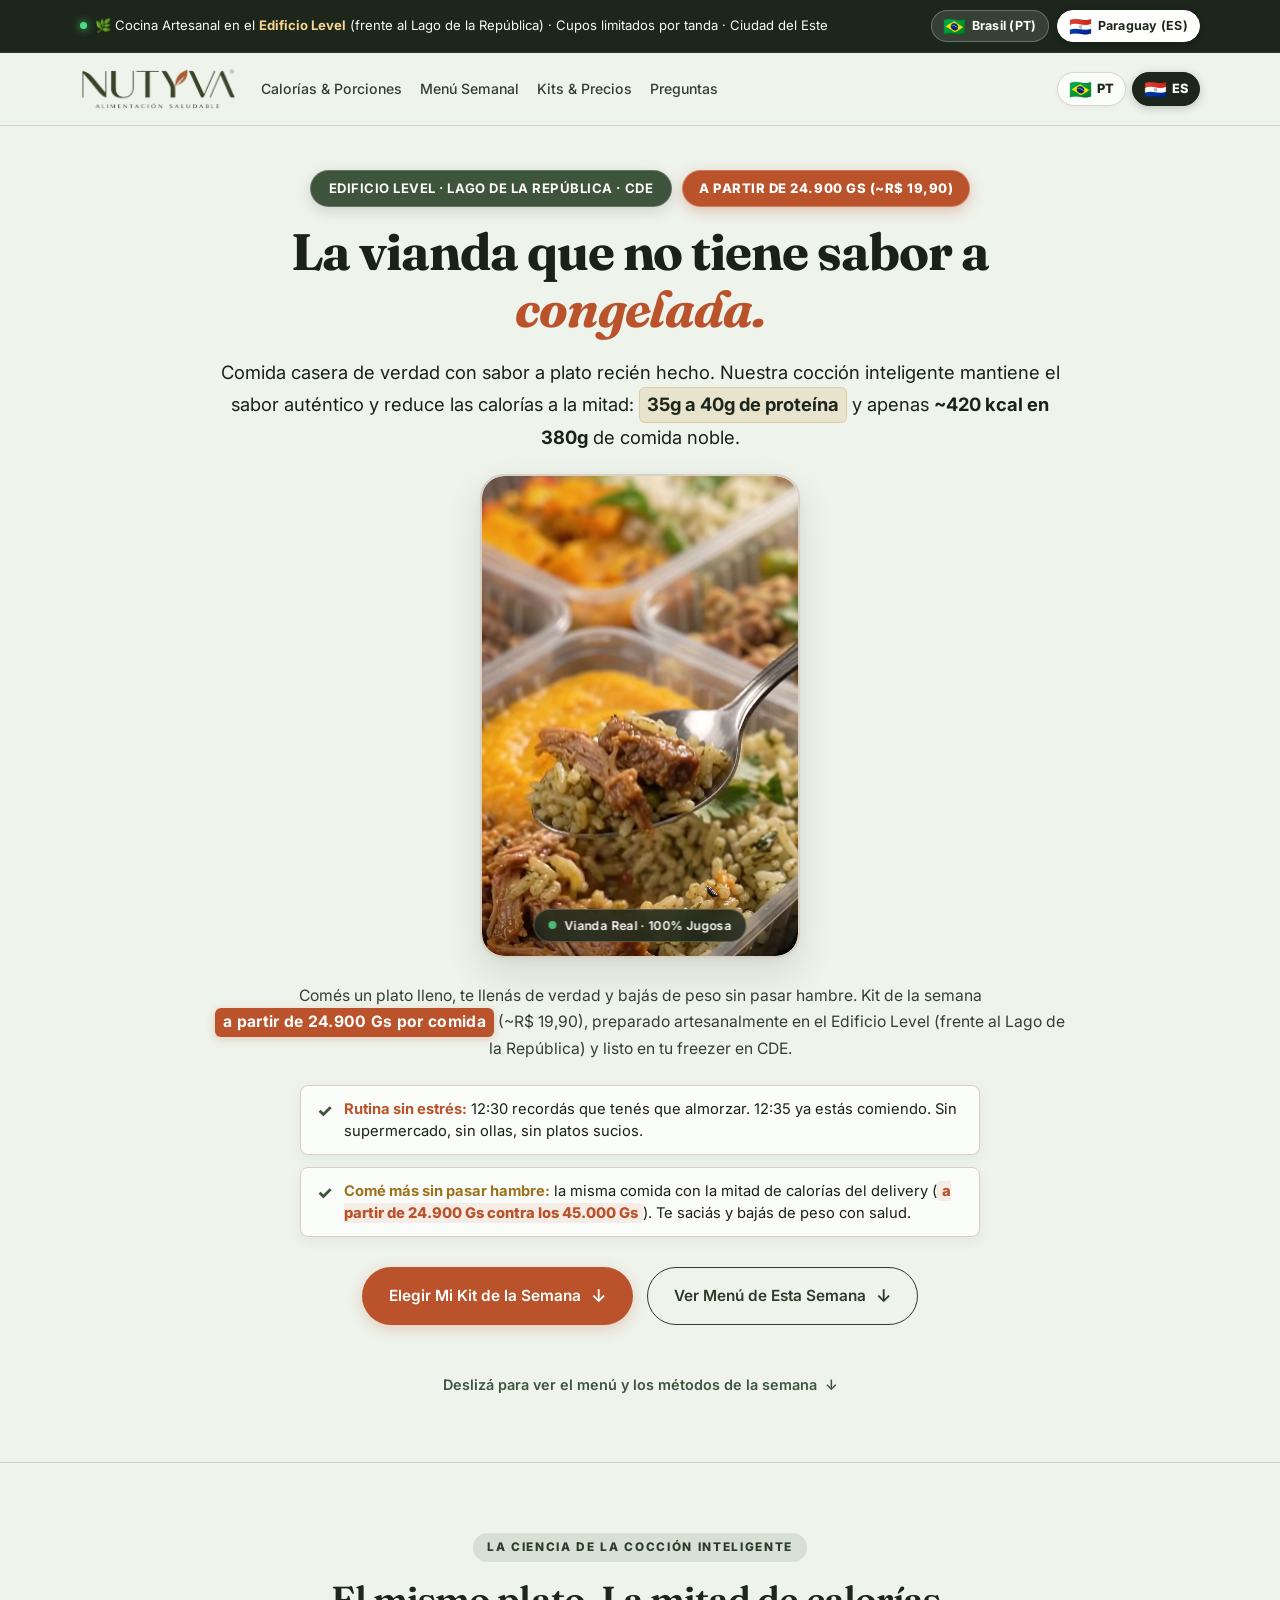
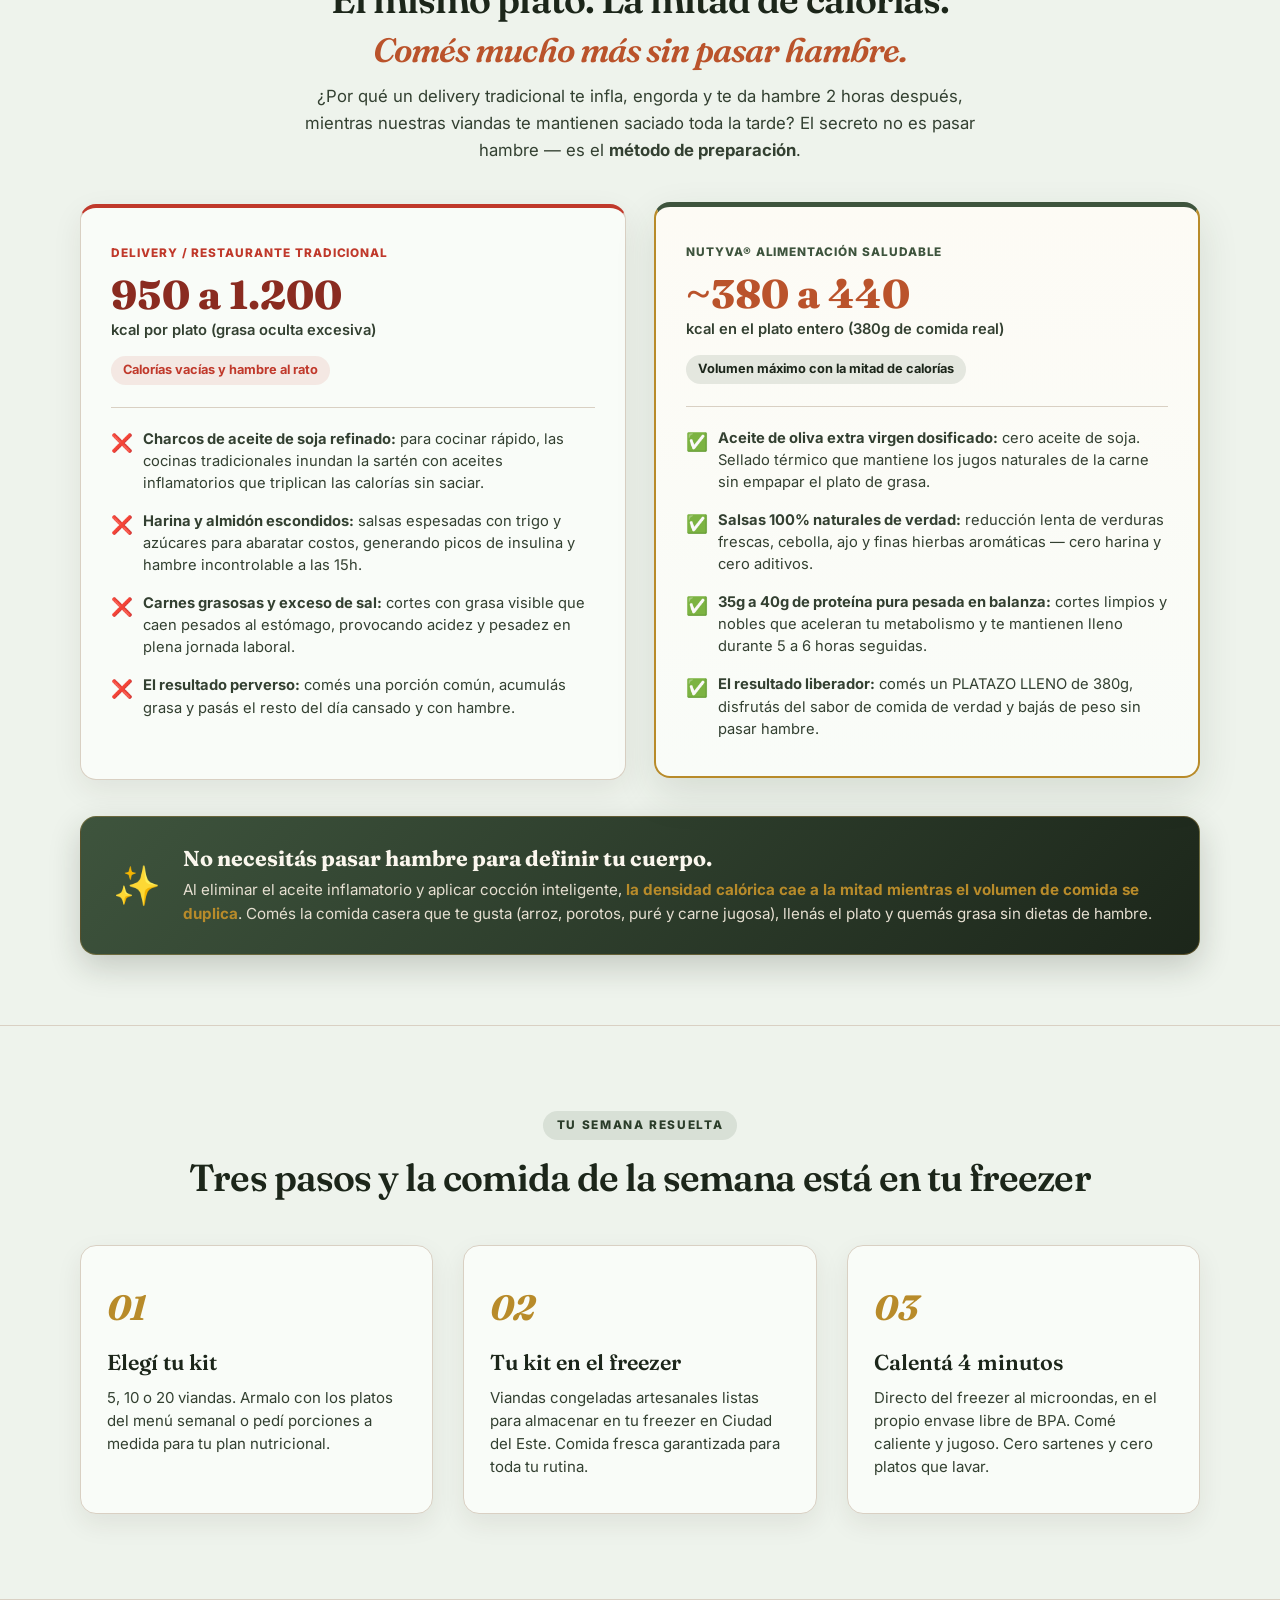
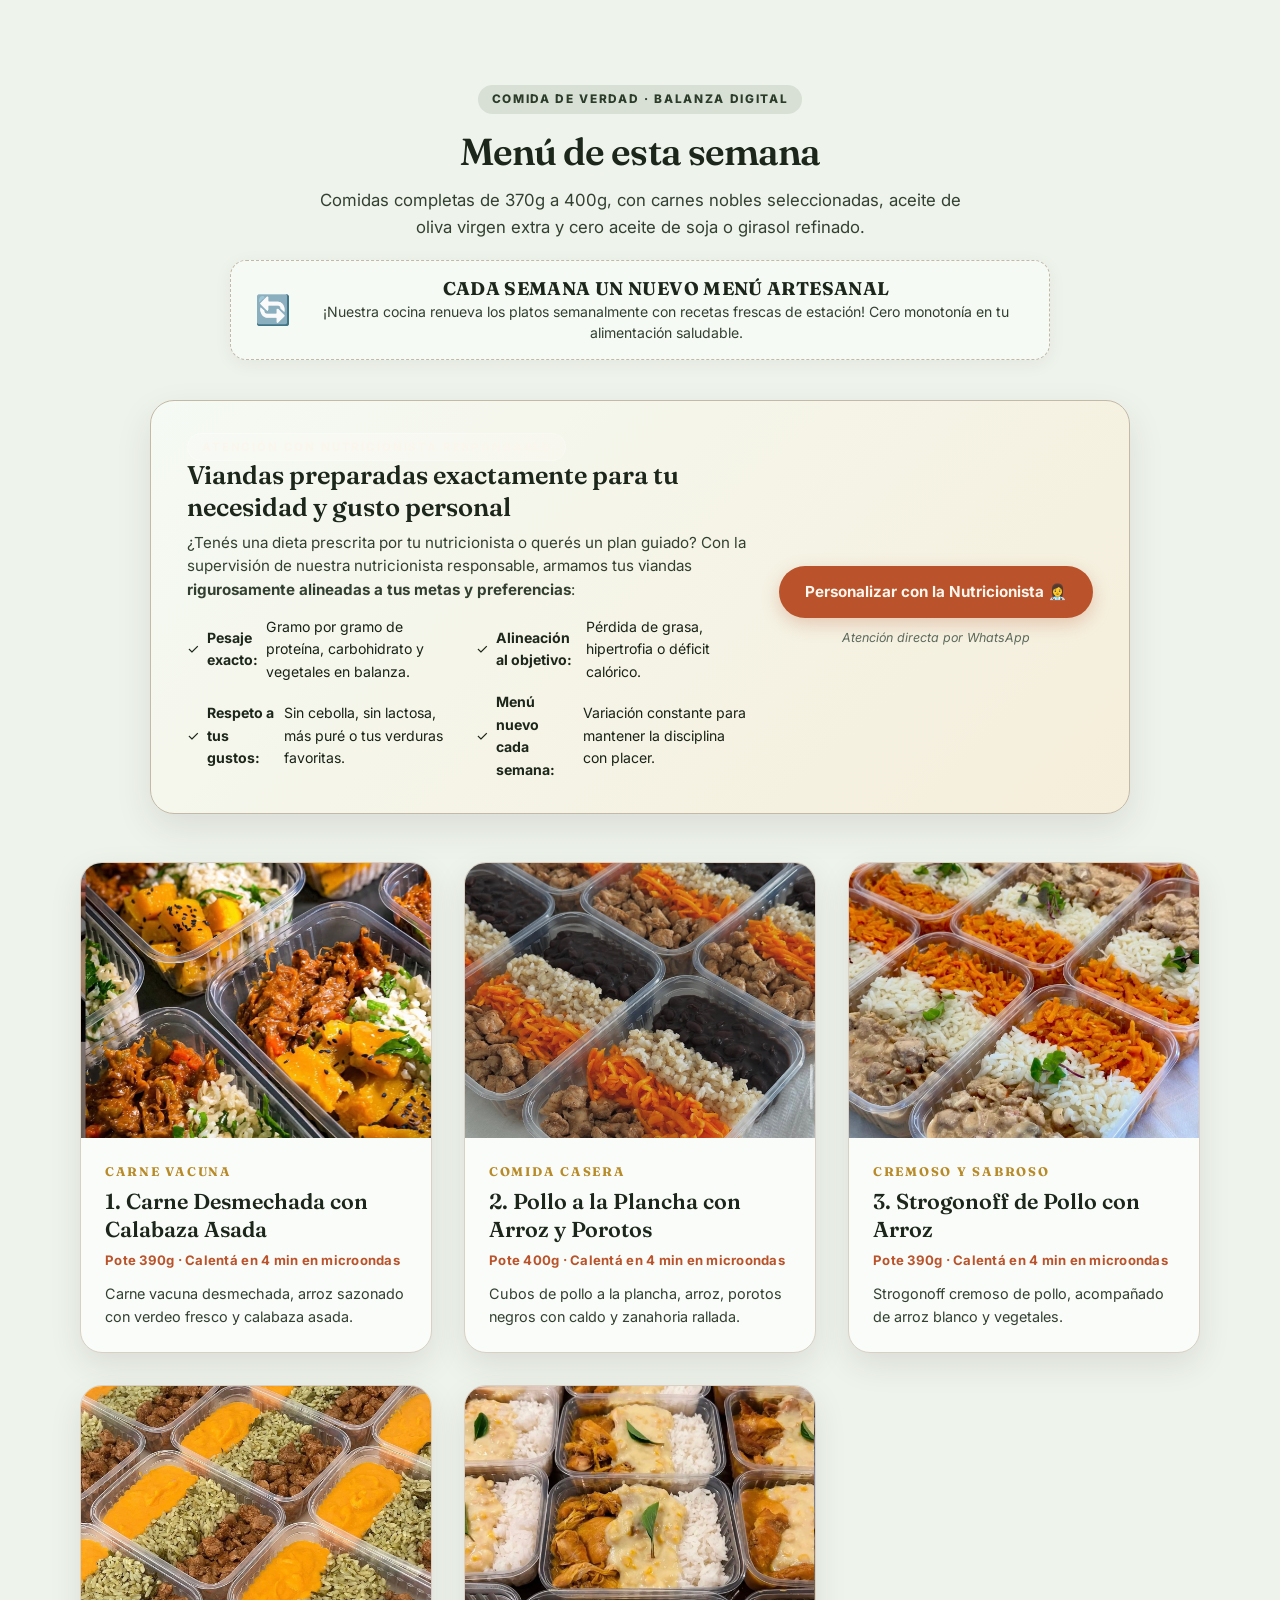
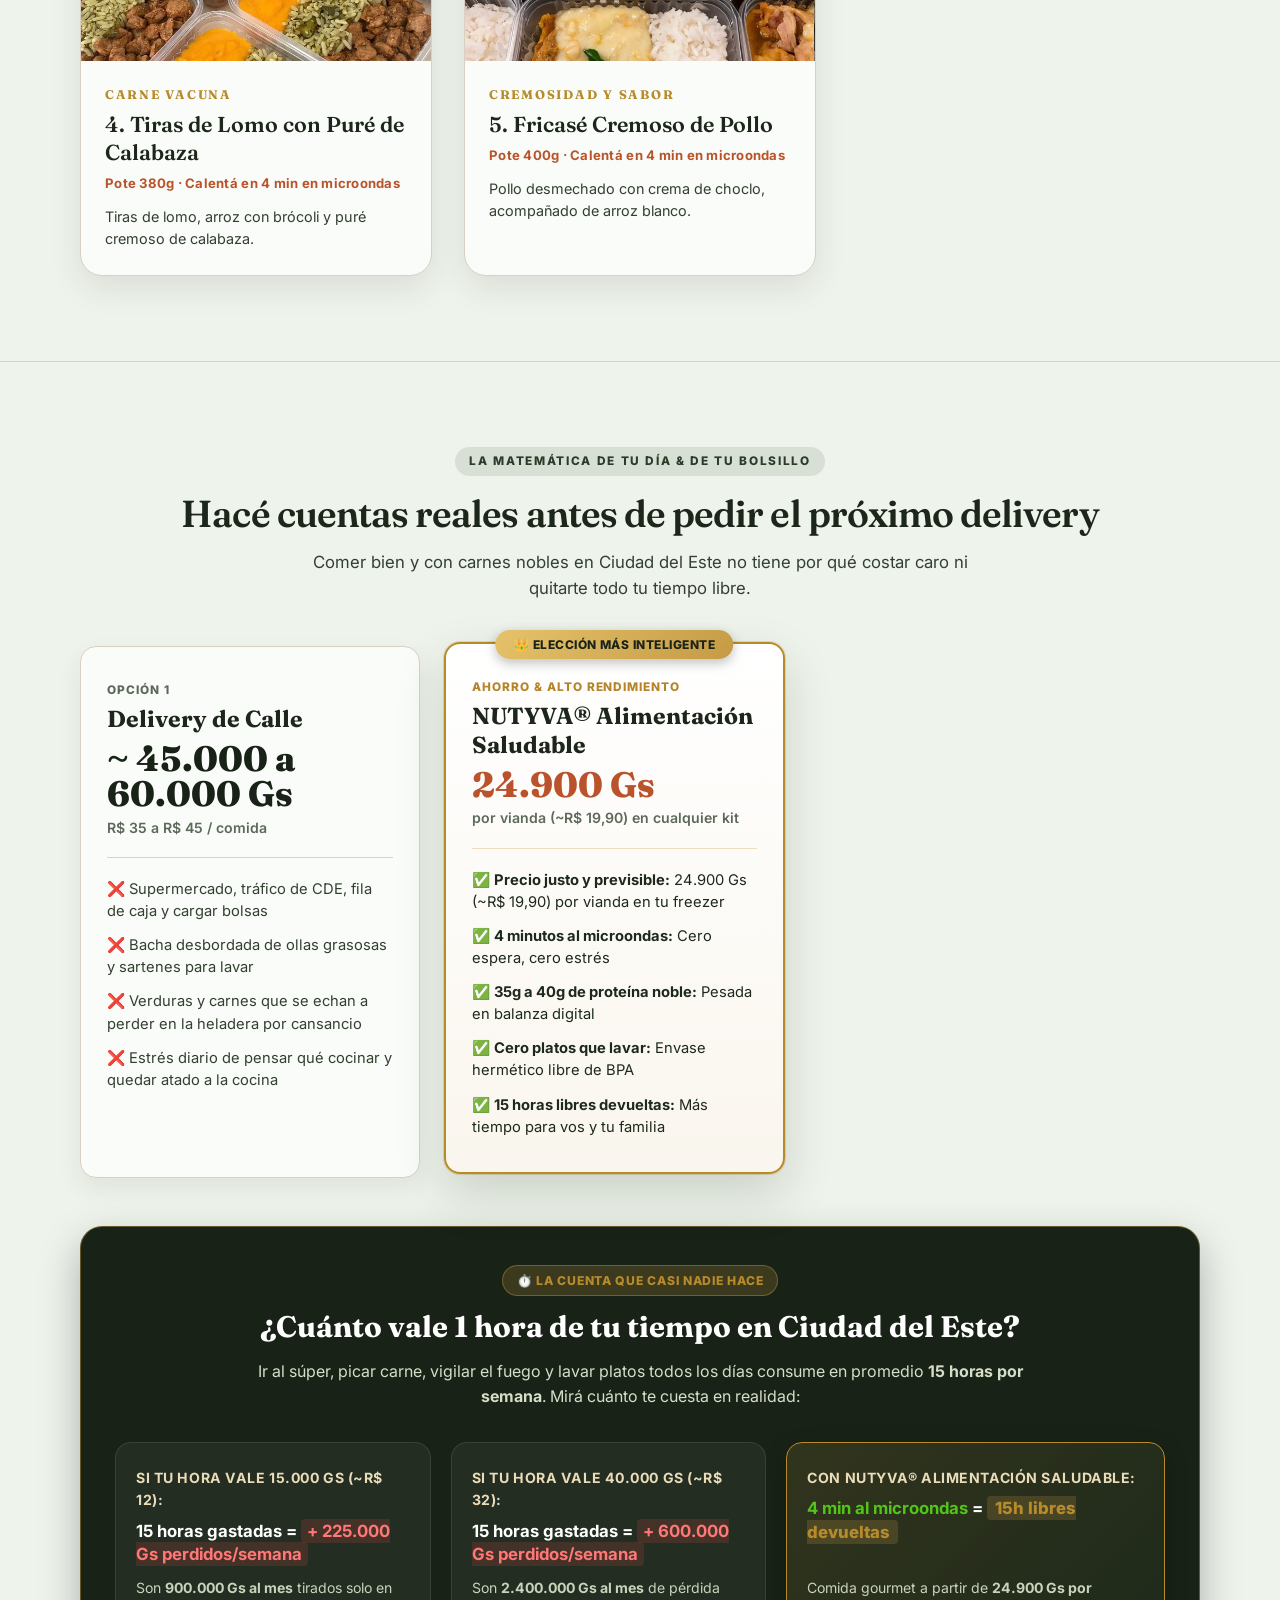
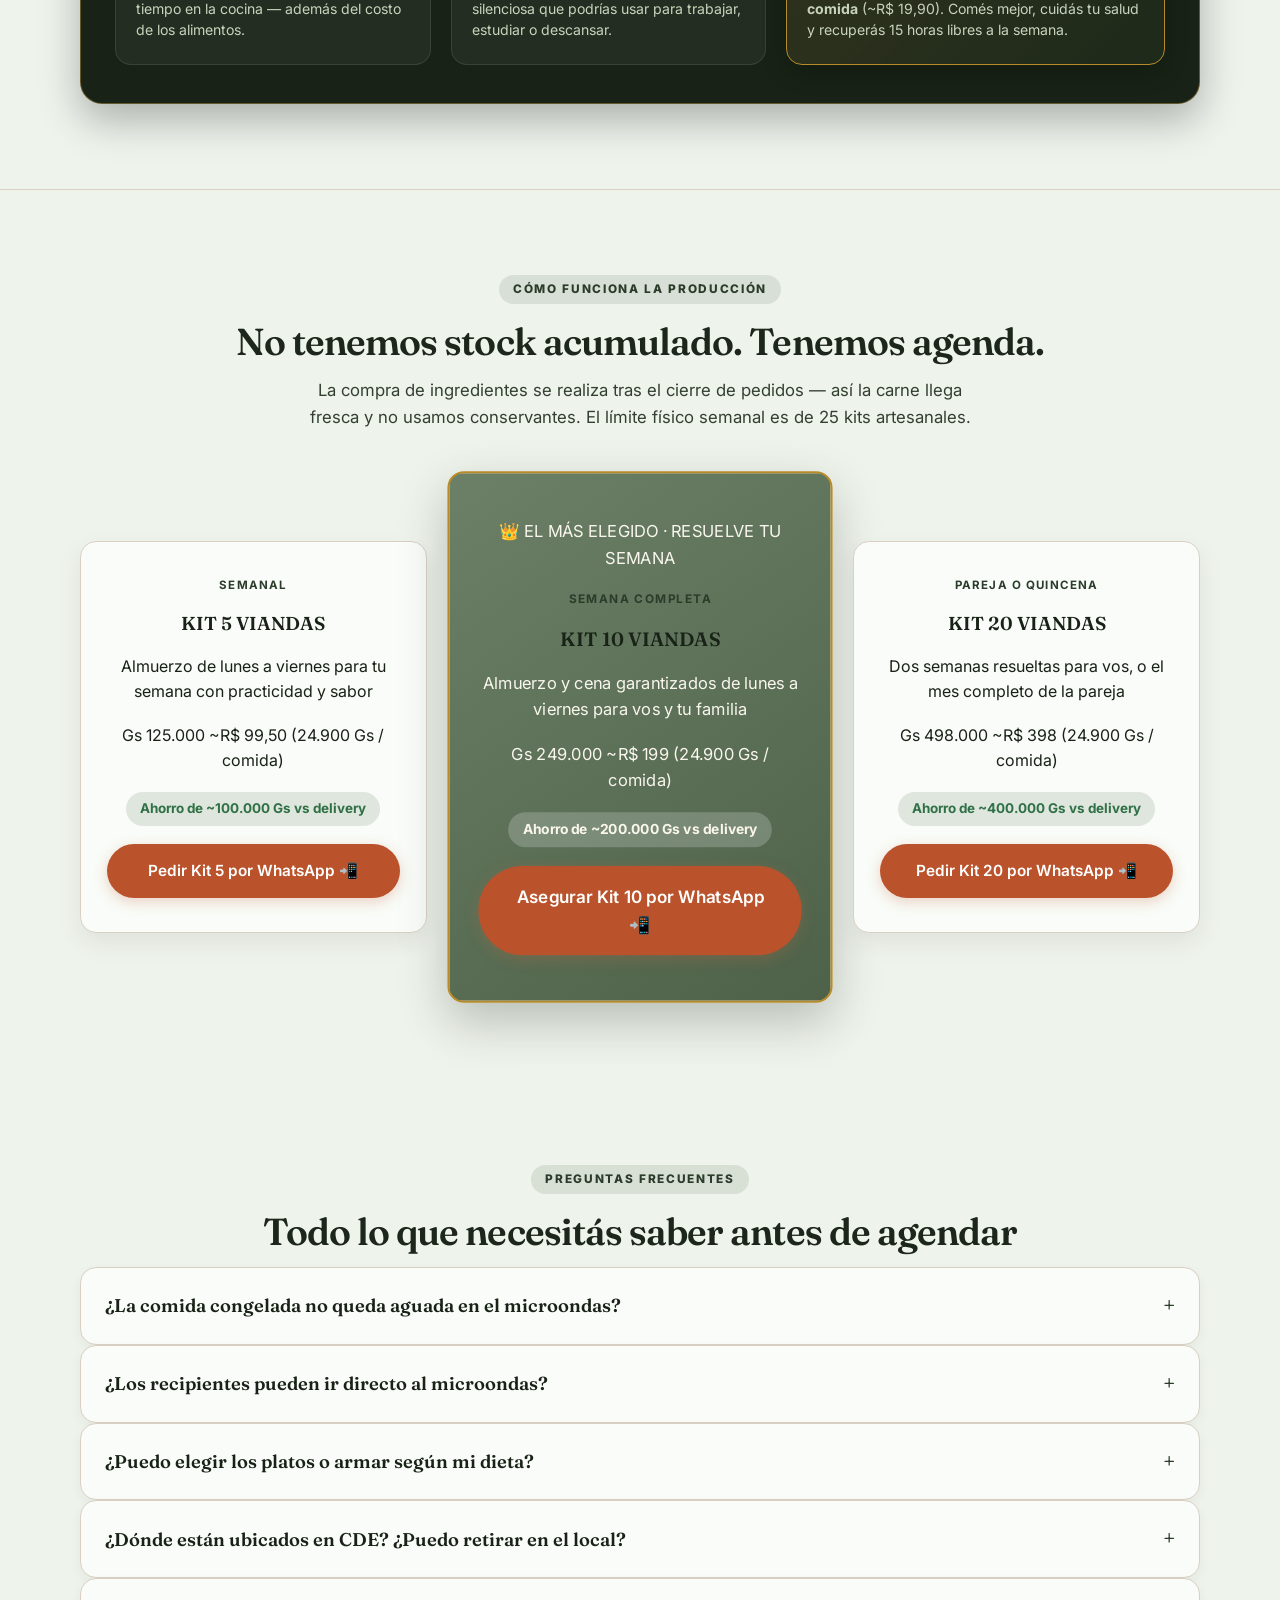
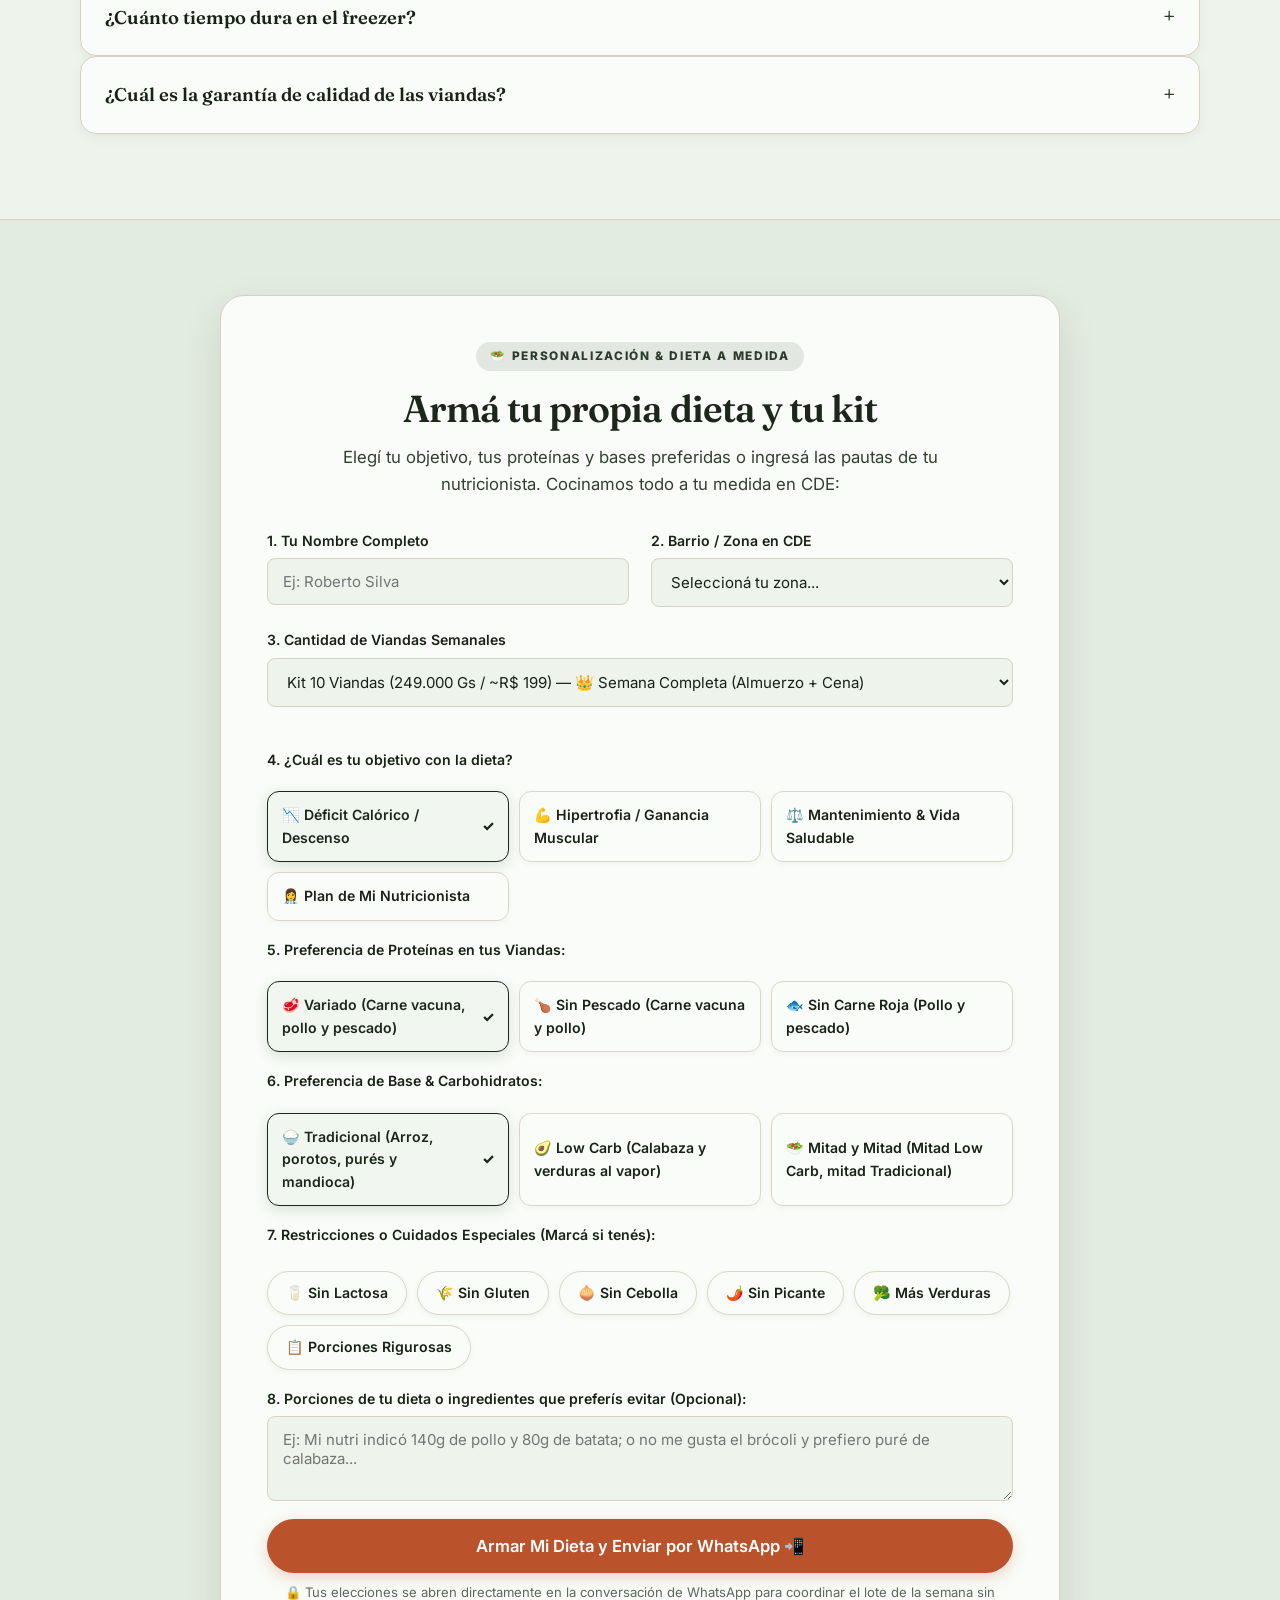
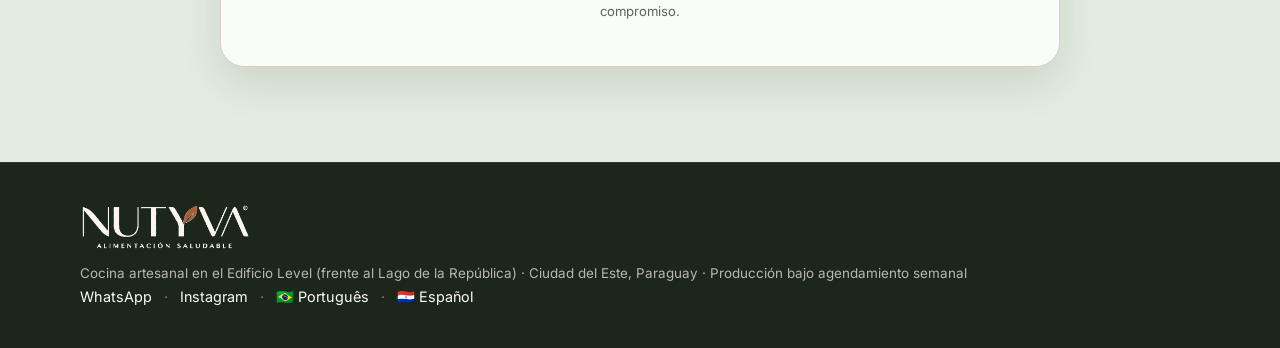
==== es/index.html @ 21ca772c "feat(nutyva): lancamento oficial nutyva fit cde com edificio level e video showcase otimizado" ====
<!DOCTYPE html>
<html lang="es">
<head>
  <meta charset="UTF-8">
  <meta name="viewport" content="width=device-width, initial-scale=1.0">
  <title>Viandas congeladas en Ciudad del Este | NUTYVA® Alimentación Saludable</title>
  <meta name="description" content="Viandas congeladas artesanales en Ciudad del Este. 35g a 40g de proteína noble, carnes seleccionadas y cero agua en el plato. A partir de 24.900 Gs (~R$ 19,90).">
  
  <!-- Favicons Oficiales NUTYVA® -->
  <link rel="icon" type="image/png" href="favicon-96x96.png" sizes="96x96">
  <link rel="shortcut icon" href="favicon.ico">
  <link rel="apple-touch-icon" sizes="180x180" href="apple-touch-icon.png">
  <meta name="apple-mobile-web-app-title" content="Nutyva">
  <link rel="manifest" href="site.webmanifest">
  
  <!-- Tipografía optimizada de alto rendimiento: Fraunces + Inter -->
  <link rel="preconnect" href="https://fonts.googleapis.com">
  <link rel="preconnect" href="https://fonts.gstatic.com" crossorigin>
  <link rel="stylesheet" href="https://fonts.googleapis.com/css2?family=Fraunces:opsz,wght@9..144,600;700&family=Inter:wght@400;500;600;700&display=swap">
  
  <link rel="stylesheet" href="../style.css?v=showcase-video-v1">
</head>
<body>

  <!-- BARRA SUPERIOR DE AVISO CON STATUS DE CUPOS -->
  <header class="top-announcement">
    <div class="container top-flex">
      <div class="top-text">
        <span class="live-dot"></span>
        <span>🌿 Cocina Artesanal en el <strong>Edificio Level</strong> (frente al Lago de la República) · Cupos limitados por tanda · Ciudad del Este</span>
      </div>
      <div class="lang-selector-flags">
        <a href="../index.html" class="flag-pill" title="Português (Brasil)">
          <span class="flag-icon">🇧🇷</span>
          <span class="flag-text">Brasil (PT)</span>
        </a>
        <a href="index.html" class="flag-pill active" title="Español (Paraguay)">
          <span class="flag-icon">🇵🇾</span>
          <span class="flag-text">Paraguay (ES)</span>
        </a>
      </div>
    </div>
  </header>

  <!-- MENÚ FIJO CON NAVEGACIÓN INTERNA & SELECTOR DE IDIOMAS CON BANDERAS -->
  <nav class="fixed-nav" id="main-nav">
    <div class="container nav-flex">
      <a href="#" class="nav-logo" aria-label="NUTYVA® - Alimentación Saludable">
        <img src="../assets/logo_nutyva.png" alt="NUTYVA® - Alimentación Saludable" class="nav-logo-img">
      </a>
      <div class="nav-links">
        <a href="#calorias" class="nav-link">Calorías & Porciones</a>
        <a href="#cardapio" class="nav-link">Menú Semanal</a>
        <a href="#kits" class="nav-link">Kits & Precios</a>
        <a href="#duvidas" class="nav-link">Preguntas</a>
      </div>
      <div class="nav-flag-switcher">
        <a href="../index.html" class="flag-chip" title="Versión en Portugués">
          <span class="chip-flag">🇧🇷</span>
          <span class="chip-code">PT</span>
        </a>
        <a href="index.html" class="flag-chip active" title="Versión en Español">
          <span class="chip-flag">🇵🇾</span>
          <span class="chip-code">ES</span>
        </a>
      </div>
    </div>
  </nav>

  <!-- SECCIÓN 1: HERO -->
  <section class="hero-section">
    <div class="container">
      <div class="hero-grid">
        <div class="hero-content-col">
          <div class="editorial-brand-emblem">
            <span class="emblem-oval-pill">EDIFICIO LEVEL · LAGO DE LA REPÚBLICA · CDE</span>
            <span class="emblem-price-pill">A PARTIR DE 24.900 Gs (~R$ 19,90)</span>
          </div>

          <h1 class="hero-title">
            La vianda que no tiene sabor a <span class="hero-word-accent">congelada.</span>
          </h1>

          <p class="hero-paragraph-lead">
            Comida casera de verdad con sabor a plato recién hecho. Nuestra cocción inteligente mantiene el sabor auténtico y reduce las calorías a la mitad: <strong class="hero-mark-protein">35g a 40g de proteína</strong> y apenas <strong>~420 kcal en 380g</strong> de comida noble.
          </p>

          <!-- VÍDEO REAL DE DEMOSTRACIÓN (SHOWCASE ULTRA LIVIANO) -->
          <div class="hero-video-container">
            <div class="hero-video-card">
              <video 
                class="hero-video-player"
                autoplay 
                muted 
                loop 
                playsinline 
                webkit-playsinline
                preload="metadata"
                poster="../assets/videos/nutyva_showcase_poster.webp">
                <source src="../assets/videos/nutyva_showcase_fast.webm" type="video/webm">
                <source src="../assets/videos/nutyva_showcase_fast.mp4" type="video/mp4">
                Tu navegador no soporta videos HTML5.
              </video>
              <div class="hero-video-pill">
                <span class="pulse-live-dot"></span>
                <span>Vianda Real · 100% Jugosa</span>
              </div>
            </div>
          </div>

          <p class="hero-paragraph-sub">
            Comés un plato lleno, te llenás de verdad y bajás de peso sin pasar hambre. Kit de la semana <strong class="hero-mark-price">a partir de 24.900 Gs por comida</strong> (~R$ 19,90), preparado artesanalmente en el Edificio Level (frente al Lago de la República) y listo en tu freezer en CDE.
          </p>

          <ul class="hero-bullets">
            <li class="hero-bullet-item">
              <span class="bullet-check">✓</span>
              <span><strong class="bullet-tag-terracota">Rutina sin estrés:</strong> 12:30 recordás que tenés que almorzar. 12:35 ya estás comiendo. Sin supermercado, sin ollas, sin platos sucios.</span>
            </li>
            <li class="hero-bullet-item">
              <span class="bullet-check">✓</span>
              <span><strong class="bullet-tag-gold">Comé más sin pasar hambre:</strong> la misma comida con la mitad de calorías del delivery (<strong class="price-compare-highlight">a partir de 24.900 Gs contra los 45.000 Gs</strong>). Te saciás y bajás de peso con salud.</span>
            </li>
          </ul>

          <div class="hero-ctas">
            <a href="#kits" class="btn btn-terracota">
              <span>Elegir Mi Kit de la Semana</span>
              <span class="btn-arrow">↓</span>
            </a>
            <a href="#cardapio" class="btn btn-outline">
              <span>Ver Menú de Esta Semana</span>
              <span class="btn-arrow">↓</span>
            </a>
          </div>
        </div>
      </div>

      <div class="text-center">
        <a href="#cardapio" class="hero-scroll-invite">
          <span>Deslizá para ver el menú y los métodos de la semana</span>
          <span class="bounce-arrow">↓</span>
        </a>
      </div>
    </div>
  </section>


  <!-- SECCIÓN: EL SECRETO DE LAS CALORÍAS (VOLUMEN INTELIGENTE & CERO HAMBRE) -->
  <section class="section calories-science-section" id="calorias">
    <div class="container">
      <div class="section-header text-center">
        <span class="eyebrow">LA CIENCIA DE LA COCCIÓN INTELIGENTE</span>
        <h2 class="section-title">El mismo plato. La mitad de calorías.<br><span class="title-sub-accent">Comés mucho más sin pasar hambre.</span></h2>
        <p class="section-subtitle">
          ¿Por qué un delivery tradicional te infla, engorda y te da hambre 2 horas después, mientras nuestras viandas te mantienen saciado toda la tarde? El secreto no es pasar hambre — es el <strong>método de preparación</strong>.
        </p>
      </div>

      <div class="calorie-compare-grid">
        <!-- CARD 1: DELIVERY / RESTAURANTE COMÚN -->
        <div class="calorie-card calorie-card-bad">
          <div class="calorie-badge badge-bad">DELIVERY / RESTAURANTE TRADICIONAL</div>
          <div class="calorie-num-display bad-num">
            <span class="cal-number">950 a 1.200</span>
            <span class="cal-unit">kcal por plato (grasa oculta excesiva)</span>
          </div>
          <div class="cal-summary-pill bad-pill">Calorías vacías y hambre al rato</div>
          <ul class="cal-list">
            <li>
              <span class="cal-ico">❌</span>
              <div><strong>Charcos de aceite de soja refinado:</strong> para cocinar rápido, las cocinas tradicionales inundan la sartén con aceites inflamatorios que triplican las calorías sin saciar.</div>
            </li>
            <li>
              <span class="cal-ico">❌</span>
              <div><strong>Harina y almidón escondidos:</strong> salsas espesadas con trigo y azúcares para abaratar costos, generando picos de insulina y hambre incontrolable a las 15h.</div>
            </li>
            <li>
              <span class="cal-ico">❌</span>
              <div><strong>Carnes grasosas y exceso de sal:</strong> cortes con grasa visible que caen pesados al estómago, provocando acidez y pesadez en plena jornada laboral.</div>
            </li>
            <li>
              <span class="cal-ico">❌</span>
              <div><strong>El resultado perverso:</strong> comés una porción común, acumulás grasa y pasás el resto del día cansado y con hambre.</div>
            </li>
          </ul>
        </div>

        <!-- CARD 2: NUTYVA® ALIMENTACIÓN SALUDABLE -->
        <div class="calorie-card calorie-card-good">
          <div class="calorie-badge badge-good">NUTYVA® ALIMENTACIÓN SALUDABLE</div>
          <div class="calorie-num-display good-num">
            <span class="cal-number">~380 a 440</span>
            <span class="cal-unit">kcal en el plato entero (380g de comida real)</span>
          </div>
          <div class="cal-summary-pill good-pill">Volumen máximo con la mitad de calorías</div>
          <ul class="cal-list">
            <li>
              <span class="cal-ico">✅</span>
              <div><strong>Aceite de oliva extra virgen dosificado:</strong> cero aceite de soja. Sellado térmico que mantiene los jugos naturales de la carne sin empapar el plato de grasa.</div>
            </li>
            <li>
              <span class="cal-ico">✅</span>
              <div><strong>Salsas 100% naturales de verdad:</strong> reducción lenta de verduras frescas, cebolla, ajo y finas hierbas aromáticas — cero harina y cero aditivos.</div>
            </li>
            <li>
              <span class="cal-ico">✅</span>
              <div><strong>35g a 40g de proteína pura pesada en balanza:</strong> cortes limpios y nobles que aceleran tu metabolismo y te mantienen lleno durante 5 a 6 horas seguidas.</div>
            </li>
            <li>
              <span class="cal-ico">✅</span>
              <div><strong>El resultado liberador:</strong> comés un PLATAZO LLENO de 380g, disfrutás del sabor de comida de verdad y bajás de peso sin pasar hambre.</div>
            </li>
          </ul>
        </div>
      </div>

      <!-- BANNER DE LA GRAN PROMESA -->
      <div class="calorie-promise-banner">
        <div class="promise-icon">✨</div>
        <div class="promise-content">
          <h3 class="promise-title">No necesitás pasar hambre para definir tu cuerpo.</h3>
          <p class="promise-text">
            Al eliminar el aceite inflamatorio y aplicar cocción inteligente, <strong>la densidad calórica cae a la mitad mientras el volumen de comida se duplica</strong>. Comés la comida casera que te gusta (arroz, porotos, puré y carne jugosa), llenás el plato y quemás grasa sin dietas de hambre.
          </p>
        </div>
      </div>
    </div>
  </section>

  <!-- SECCIÓN 3: CÓMO FUNCIONA -->
  <section class="section steps-section" id="como-funciona">
    <div class="container">
      <div class="section-header text-center">
        <span class="eyebrow">TU SEMANA RESUELTA</span>
        <h2 class="section-title">Tres pasos y la comida de la semana está en tu freezer</h2>
      </div>

      <div class="timeline-steps-grid">
        <div class="step-card">
          <div class="step-num-bubble">01</div>
          <h3 class="step-heading">Elegí tu kit</h3>
          <p class="step-text">
            5, 10 o 20 viandas. Armalo con los platos del menú semanal o pedí porciones a medida para tu plan nutricional.
          </p>
        </div>

        <div class="step-card">
          <div class="step-num-bubble">02</div>
          <h3 class="step-heading">Tu kit en el freezer</h3>
          <p class="step-text">
            Viandas congeladas artesanales listas para almacenar en tu freezer en Ciudad del Este. Comida fresca garantizada para toda tu rutina.
          </p>
        </div>

        <div class="step-card">
          <div class="step-num-bubble">03</div>
          <h3 class="step-heading">Calentá 4 minutos</h3>
          <p class="step-text">
            Directo del freezer al microondas, en el propio envase libre de BPA. Comé caliente y jugoso. Cero sartenes y cero platos que lavar.
          </p>
        </div>
      </div>
    </div>
  </section>

  <!-- SECCIÓN 4: MENÚ SEMANAL -->
  <section class="section menu-section" id="cardapio">
    <div class="container">
      <div class="section-header text-center">
        <span class="eyebrow">COMIDA DE VERDAD · BALANZA DIGITAL</span>
        <h2 class="section-title">Menú de esta semana</h2>
        <p class="section-subtitle">
          Comidas completas de 370g a 400g, con carnes nobles seleccionadas, aceite de oliva virgen extra y cero aceite de soja o girasol refinado.
        </p>
      </div>

      <div class="menu-rotative-banner">
        <div class="menu-rotative-icon">🔄</div>
        <div class="menu-rotative-text">
          <h4>CADA SEMANA UN NUEVO MENÚ ARTESANAL</h4>
          <p>
            ¡Nuestra cocina renueva los platos semanalmente con recetas frescas de estación! Cero monotonía en tu alimentación saludable.
          </p>
        </div>
      </div>

      <!-- CARD DE LA NUTRICIONISTA -->
      <div class="nutri-personalization-card" id="sob-medida">
        <div class="nutri-card-body">
          <span class="spotlight-pill">ATENCIÓN CON NUTRICIONISTA RESPONSABLE</span>
          <h3>Viandas preparadas exactamente para tu necesidad y gusto personal</h3>
          <p>
            ¿Tenés una dieta prescrita por tu nutricionista o querés un plan guiado? Con la supervisión de nuestra nutricionista responsable, armamos tus viandas <strong>rigurosamente alineadas a tus metas y preferencias</strong>:
          </p>
          <ul class="nutri-benefits-list">
            <li><span>✓</span> <strong>Pesaje exacto:</strong> Gramo por gramo de proteína, carbohidrato y vegetales en balanza.</li>
            <li><span>✓</span> <strong>Alineación al objetivo:</strong> Pérdida de grasa, hipertrofia o déficit calórico.</li>
            <li><span>✓</span> <strong>Respeto a tus gustos:</strong> Sin cebolla, sin lactosa, más puré o tus verduras favoritas.</li>
            <li><span>✓</span> <strong>Menú nuevo cada semana:</strong> Variación constante para mantener la disciplina con placer.</li>
          </ul>
        </div>
        <div class="nutri-card-action">
          <a href="https://wa.me/5551981338580?text=Hola!%20Me%20gustaria%20armar%20mis%20viandas%20personalizadas%20con%20la%20Nutricionista%20Responsable%2C%20de%20acuerdo%20con%20mi%20necesidad%20y%20gusto%20personal." target="_blank" rel="noopener" class="btn-nutri-cta">
            <span>Personalizar con la Nutricionista 👩‍⚕️</span>
          </a>
          <span class="nutri-action-note">Atención directa por WhatsApp</span>
        </div>
      </div>

      <!-- PLATOS REALES -->
      <div class="gourmet-dishes-grid">
        <article class="dish-item-card">
          <div class="dish-media">
            <img src="../assets/criativos/IMG_4723.PNG" alt="Vianda real de Carne Desmechada con Calabaza Asada" class="dish-img" loading="lazy">
          </div>
          <div class="dish-info">
            <span class="dish-kicker">CARNE VACUNA</span>
            <h3 class="dish-title">1. Carne Desmechada con Calabaza Asada</h3>
            <div class="dish-meta">Pote 390g · Calentá en 4 min en microondas</div>
            <p class="dish-desc">
              Carne vacuna desmechada, arroz sazonado con verdeo fresco y calabaza asada.
            </p>
          </div>
        </article>

        <article class="dish-item-card">
          <div class="dish-media">
            <img src="../assets/criativos/IMG_4728.PNG" alt="Vianda real de Pollo a la Plancha con Arroz y Porotos" class="dish-img" loading="lazy">
          </div>
          <div class="dish-info">
            <span class="dish-kicker">COMIDA CASERA</span>
            <h3 class="dish-title">2. Pollo a la Plancha con Arroz y Porotos</h3>
            <div class="dish-meta">Pote 400g · Calentá en 4 min en microondas</div>
            <p class="dish-desc">
              Cubos de pollo a la plancha, arroz, porotos negros con caldo y zanahoria rallada.
            </p>
          </div>
        </article>

        <article class="dish-item-card">
          <div class="dish-media">
            <img src="../assets/criativos/IMG_4729.PNG" alt="Vianda real de Strogonoff de Pollo con Arroz" class="dish-img" loading="lazy">
          </div>
          <div class="dish-info">
            <span class="dish-kicker">CREMOSO Y SABROSO</span>
            <h3 class="dish-title">3. Strogonoff de Pollo con Arroz</h3>
            <div class="dish-meta">Pote 390g · Calentá en 4 min en microondas</div>
            <p class="dish-desc">
              Strogonoff cremoso de pollo, acompañado de arroz blanco y vegetales.
            </p>
          </div>
        </article>

        <article class="dish-item-card">
          <div class="dish-media">
            <img src="../assets/criativos/IMG_4726.PNG" alt="Vianda real de Tiras de Lomo con Puré de Calabaza" class="dish-img" loading="lazy">
          </div>
          <div class="dish-info">
            <span class="dish-kicker">CARNE VACUNA</span>
            <h3 class="dish-title">4. Tiras de Lomo con Puré de Calabaza</h3>
            <div class="dish-meta">Pote 380g · Calentá en 4 min en microondas</div>
            <p class="dish-desc">
              Tiras de lomo, arroz con brócoli y puré cremoso de calabaza.
            </p>
          </div>
        </article>

        <article class="dish-item-card">
          <div class="dish-media">
            <img src="../assets/criativos/IMG_4724.PNG" alt="Vianda real de Fricasé Cremoso de Pollo" class="dish-img" loading="lazy">
          </div>
          <div class="dish-info">
            <span class="dish-kicker">CREMOSIDAD Y SABOR</span>
            <h3 class="dish-title">5. Fricasé Cremoso de Pollo</h3>
            <div class="dish-meta">Pote 400g · Calentá en 4 min en microondas</div>
            <p class="dish-desc">
              Pollo desmechado con crema de choclo, acompañado de arroz blanco.
            </p>
          </div>
        </article>
      </div>
    </div>
  </section>



  <!-- SECCIÓN 7: COMPARATIVO -->
  <section class="section economics-section">
    <div class="container">
      <div class="section-header text-center">
        <span class="eyebrow">LA MATEMÁTICA DE TU DÍA & DE TU BOLSILLO</span>
        <h2 class="section-title">Hacé cuentas reales antes de pedir el próximo delivery</h2>
        <p class="section-subtitle">
          Comer bien y con carnes nobles en Ciudad del Este no tiene por qué costar caro ni quitarte todo tu tiempo libre.
        </p>
      </div>

      <div class="comparison-triad">
        <!-- OPCIÓN 1: DELIVERY -->
        <div class="triad-col triad-bad">
          <div class="triad-header">
            <span class="triad-tag">OPCIÓN 1</span>
            <h3 class="triad-title">Delivery de Calle</h3>
            <div class="triad-price">~ 45.000 a 60.000 Gs</div>
            <span class="triad-pyg">R$ 35 a R$ 45 / comida</span>
          </div>
          <ul class="triad-list">
            <li>❌ Supermercado, tráfico de CDE, fila de caja y cargar bolsas</li>
            <li>❌ Bacha desbordada de ollas grasosas y sartenes para lavar</li>
            <li>❌ Verduras y carnes que se echan a perder en la heladera por cansancio</li>
            <li>❌ Estrés diario de pensar qué cocinar y quedar atado a la cocina</li>
          </ul>
        </div>

        <!-- OPCIÓN 3: NUTYVA® ALIMENTACIÓN SALUDABLE -->
        <div class="triad-col triad-winner">
          <div class="winner-crown-badge">👑 ELECCIÓN MÁS INTELIGENTE</div>
          <div class="triad-header">
            <span class="triad-tag gold">AHORRO & ALTO RENDIMIENTO</span>
            <h3 class="triad-title">NUTYVA® Alimentación Saludable</h3>
            <div class="triad-price highlight-price">24.900 Gs</div>
            <span class="triad-pyg">por vianda (~R$ 19,90) en cualquier kit</span>
          </div>
          <ul class="triad-list">
            <li>✅ <strong>Precio justo y previsible:</strong> 24.900 Gs (~R$ 19,90) por vianda en tu freezer</li>
            <li>✅ <strong>4 minutos al microondas:</strong> Cero espera, cero estrés</li>
            <li>✅ <strong>35g a 40g de proteína noble:</strong> Pesada en balanza digital</li>
            <li>✅ <strong>Cero platos que lavar:</strong> Envase hermético libre de BPA</li>
            <li>✅ <strong>15 horas libres devueltas:</strong> Más tiempo para vos y tu familia</li>
          </ul>
        </div>
      </div>

      <!-- PANEL DE IMPACTO: ¿CUÁNTO VALE 1 HORA DE TU TIEMPO? -->
      <div class="hourly-value-calculator-card">
        <div class="hourly-card-header">
          <span class="calc-tag">⏱️ LA CUENTA QUE CASI NADIE HACE</span>
          <h3 class="calc-title">¿Cuánto vale 1 hora de tu tiempo en Ciudad del Este?</h3>
          <p class="calc-subtitle">
            Ir al súper, picar carne, vigilar el fuego y lavar platos todos los días consume en promedio <strong>15 horas por semana</strong>. Mirá cuánto te cuesta en realidad:
          </p>
        </div>

        <div class="hourly-grid">
          <div class="hourly-col">
            <div class="hourly-val-title">Si tu hora vale 15.000 Gs (~R$ 12):</div>
            <div class="hourly-math">15 horas gastadas = <span class="math-bad">+ 225.000 Gs perdidos/semana</span></div>
            <p class="hourly-desc">Son <strong>900.000 Gs al mes</strong> tirados solo en tiempo en la cocina — además del costo de los alimentos.</p>
          </div>

          <div class="hourly-col">
            <div class="hourly-val-title">Si tu hora vale 40.000 Gs (~R$ 32):</div>
            <div class="hourly-math">15 horas gastadas = <span class="math-bad">+ 600.000 Gs perdidos/semana</span></div>
            <p class="hourly-desc">Son <strong>2.400.000 Gs al mes</strong> de pérdida silenciosa que podrías usar para trabajar, estudiar o descansar.</p>
          </div>

          <div class="hourly-col hourly-col-solution">
            <div class="hourly-val-title">Con NUTYVA® Alimentación Saludable:</div>
            <div class="hourly-math"><span class="math-good">4 min al microondas</span> = <span class="math-time-saved">15h libres devueltas</span></div>
            <p class="hourly-desc">Comida gourmet a partir de <strong>24.900 Gs por comida</strong> (~R$ 19,90). Comés mejor, cuidás tu salud y recuperás 15 horas libres a la semana.</p>
          </div>        </div>
      </div>
    </div>
  </section>

  <!-- SECCIÓN 8: KITS (WHATSAPP CON MENSAJE PERSONALIZADO) -->
  <section class="section pricing-section" id="kits">
    <div class="container">
      <div class="section-header text-center">
        <span class="eyebrow">CÓMO FUNCIONA LA PRODUCCIÓN</span>
        <h2 class="section-title">No tenemos stock acumulado. Tenemos agenda.</h2>
        <p class="section-subtitle">
          La compra de ingredientes se realiza tras el cierre de pedidos — así la carne llega fresca y no usamos conservantes. El límite físico semanal es de 25 kits artesanales.
        </p>
      </div>

      <div class="pricing-cards-grid">
        <div class="pricing-box">
          <div class="box-badge">SEMANAL</div>
          <h3 class="box-title">KIT 5 VIANDAS</h3>
          <p class="box-desc">Almuerzo de lunes a viernes para tu semana con practicidad y sabor</p>
          <div class="box-price-tag">
            <span class="box-curr">Gs</span>
            <span class="box-val">125.000</span>
            <span class="box-pyg">~R$ 99,50 (24.900 Gs / comida)</span>
          </div>
          <div class="box-saving">Ahorro de ~100.000 Gs vs delivery</div>
          <a href="https://wa.me/5551981338580?text=Hola!%20Quiero%20agendar%20el%20*Kit%205%20Viandas*%20(125.000%20Gs%20%2F%20~R%24%2099%2C50)%20de%20la%20semana." target="_blank" rel="noopener" class="btn btn-terracota btn-full">
            Pedir Kit 5 por WhatsApp 📲
          </a>
        </div>

        <div class="pricing-box featured-pricing-box">
          <div class="featured-top-ribbon">👑 EL MÁS ELEGIDO · RESUELVE TU SEMANA</div>
          <div class="box-badge gold">SEMANA COMPLETA</div>
          <h3 class="box-title">KIT 10 VIANDAS</h3>
          <p class="box-desc">Almuerzo y cena garantizados de lunes a viernes para vos y tu familia</p>
          <div class="box-price-tag">
            <span class="box-curr">Gs</span>
            <span class="box-val">249.000</span>
            <span class="box-pyg">~R$ 199 (24.900 Gs / comida)</span>
          </div>
          <div class="box-saving gold-saving">Ahorro de ~200.000 Gs vs delivery</div>
          <a href="https://wa.me/5551981338580?text=Hola!%20Quiero%20asegurar%20el%20*Kit%2010%20Viandas*%20(249.000%20Gs%20%2F%20~R%24%20199)%20para%20almuerzo%20y%20cena." target="_blank" rel="noopener" class="btn btn-terracota btn-full btn-large btn-sheen">
            Asegurar Kit 10 por WhatsApp 📲
          </a>
        </div>

        <div class="pricing-box">
          <div class="box-badge">PAREJA O QUINCENA</div>
          <h3 class="box-title">KIT 20 VIANDAS</h3>
          <p class="box-desc">Dos semanas resueltas para vos, o el mes completo de la pareja</p>
          <div class="box-price-tag">
            <span class="box-curr">Gs</span>
            <span class="box-val">498.000</span>
            <span class="box-pyg">~R$ 398 (24.900 Gs / comida)</span>
          </div>
          <div class="box-saving">Ahorro de ~400.000 Gs vs delivery</div>
          <a href="https://wa.me/5551981338580?text=Hola!%20Quiero%20agendar%20el%20*Kit%2020%20Viandas*%20(498.000%20Gs%20%2F%20~R%24%20398)%20a%2024.900%20Gs%20por%20comida." target="_blank" rel="noopener" class="btn btn-terracota btn-full">
            Pedir Kit 20 por WhatsApp 📲
          </a>
        </div>
      </div>
    </div>
  </section>

  <!-- SECCIÓN 9: FAQ -->
  <section class="section faq-section" id="duvidas">
    <div class="container">
      <div class="section-header text-center">
        <span class="eyebrow">PREGUNTAS FRECUENTES</span>
        <h2 class="section-title">Todo lo que necesitás saber antes de agendar</h2>
      </div>

      <div class="faq-accordion-wrap">
        <details class="faq-row">
          <summary class="faq-trigger">
            <span>¿La comida congelada no queda aguada en el microondas?</span>
            <span class="faq-chevron">+</span>
          </summary>
          <div class="faq-body">
            <p>
              Ese es exactamente el problema que nuestro método resuelve. La vianda va al ultracongelado caliente, formando microcristales que no rompen las fibras de la carne. El agua se queda dentro del alimento, manteniendo la textura tierna y el caldo cremoso.
            </p>
          </div>
        </details>

        <details class="faq-row">
          <summary class="faq-trigger">
            <span>¿Los recipientes pueden ir directo al microondas?</span>
            <span class="faq-chevron">+</span>
          </summary>
          <div class="faq-body">
            <p>
              Sí. Polipropileno de grado alimenticio, 100% libre de BPA, diseñado para resistir frío extremo y calor sin liberar olores ni alterar el sabor.
            </p>
          </div>
        </details>

        <details class="faq-row">
          <summary class="faq-trigger">
            <span>¿Puedo elegir los platos o armar según mi dieta?</span>
            <span class="faq-chevron">+</span>
          </summary>
          <div class="faq-body">
            <p>
              Podés. Elegí la cantidad de cada plato del menú semanal, o envianos las indicaciones de tu nutricionista — nuestra nutricionista responsable alinea los pesos en balanza digital.
            </p>
          </div>
        </details>

        <details class="faq-row">
          <summary class="faq-trigger">
            <span>¿Dónde están ubicados en CDE? ¿Puedo retirar en el local?</span>
            <span class="faq-chevron">+</span>
          </summary>
          <div class="faq-body">
            <p>
              ¡Sí! Nuestra cocina artesanal se encuentra en el <strong>Edificio Level, frente al Lago de la República</strong>, en Ciudad del Este. Podés retirar tu kit directamente con horario agendado o solicitar la entrega climatizada en tu casa u oficina en CDE y alrededores.
            </p>
          </div>
        </details>

        <details class="faq-row">
          <summary class="faq-trigger">
            <span>¿Cuánto tiempo dura en el freezer?</span>
            <span class="faq-chevron">+</span>
          </summary>
          <div class="faq-body">
            <p>
              Hasta 90 días a -18°C conservando sabor, textura y nutrientes. Una vez descongelado en heladera, consumir dentro de los 3 días.
            </p>
          </div>
        </details>

        <details class="faq-row">
          <summary class="faq-trigger">
            <span>¿Cuál es la garantía de calidad de las viandas?</span>
            <span class="faq-chevron">+</span>
          </summary>
          <div class="faq-body">
            <p>
              Todas las viandas se preparan con ingredientes frescos y seleccionados, pesadas individualmente en balanza digital y selladas en potes herméticos 100% libres de BPA. Ante cualquier inconveniente con tu pedido, contás con atención directa y prioritaria por WhatsApp.
            </p>
          </div>
        </details>
      </div>
    </div>
  </section>

  <!-- SECCIÓN 10: FORMULARIO -->
  <!-- SECCIÓN 10: ARMÁ TU PROPIA DIETA & KIT (FORMULARIO INTERACTIVO) -->
  <section class="section form-section" id="formulario">
    <div class="container">
      <div class="form-cockpit-box">
        <div class="form-cockpit-header text-center">
          <span class="eyebrow">🥗 PERSONALIZACIÓN & DIETA A MEDIDA</span>
          <h2 class="section-title">Armá tu propia dieta y tu kit</h2>
          <p class="section-subtitle">
            Elegí tu objetivo, tus proteínas y bases preferidas o ingresá las pautas de tu nutricionista. Cocinamos todo a tu medida en CDE:
          </p>
        </div>

        <form id="order-builder-form-es" class="builder-interactive-form">
          <div class="form-double-cols">
            <div class="form-cell">
              <label for="f-name-es">1. Tu Nombre Completo</label>
              <input type="text" id="f-name-es" required placeholder="Ej: Roberto Silva">
            </div>

            <div class="form-cell">
              <label for="f-bairro-es">2. Barrio / Zona en CDE</label>
              <select id="f-bairro-es" required>
                <option value="">Seleccioná tu zona...</option>
                <option value="Paraná Country Club">Paraná Country Club</option>
                <option value="Hernandarias">Hernandarias</option>
                <option value="Área 1">Área 1</option>
                <option value="Área 2">Área 2</option>
                <option value="Área 3">Área 3</option>
                <option value="Área 4">Área 4</option>
                <option value="Boquerón">Boquerón</option>
                <option value="Otro barrio en CDE">Otro barrio en CDE</option>
              </select>
            </div>

            <div class="form-cell full-width">
              <label for="f-kit-es">3. Cantidad de Viandas Semanales</label>
              <select id="f-kit-es" required>
                <option value="Kit 10 Viandas (249.000 Gs / ~R$ 199)">Kit 10 Viandas (249.000 Gs / ~R$ 199) — 👑 Semana Completa (Almuerzo + Cena)</option>
                <option value="Kit 5 Viandas (125.000 Gs / ~R$ 99,50)">Kit 5 Viandas (125.000 Gs / ~R$ 99,50) — Almuerzo Lun-Vie (5 Comidas)</option>
                <option value="Kit 20 Viandas (498.000 Gs / ~R$ 398)">Kit 20 Viandas (498.000 Gs / ~R$ 398) — Pareja o Quincena</option>
              </select>
            </div>
          </div>

          <!-- PASO 4: OBJETIVO DE LA DIETA -->
          <div class="form-cell full-width form-step-group">
            <label class="step-group-title">4. ¿Cuál es tu objetivo con la dieta?</label>
            <div class="diet-options-grid">
              <label class="diet-option-pill">
                <input type="radio" name="f-objetivo-es" value="Déficit Calórico / Descenso de Peso" checked>
                <span>📉 Déficit Calórico / Descenso</span>
              </label>
              <label class="diet-option-pill">
                <input type="radio" name="f-objetivo-es" value="Hipertrofia / Ganancia Muscular">
                <span>💪 Hipertrofia / Ganancia Muscular</span>
              </label>
              <label class="diet-option-pill">
                <input type="radio" name="f-objetivo-es" value="Mantenimiento & Comer Saludable">
                <span>⚖️ Mantenimiento & Vida Saludable</span>
              </label>
              <label class="diet-option-pill">
                <input type="radio" name="f-objetivo-es" value="Plan de Mi Nutricionista">
                <span>👩‍⚕️ Plan de Mi Nutricionista</span>
              </label>
            </div>
          </div>

          <!-- PASO 5: PREFERENCIA DE PROTEÍNAS -->
          <div class="form-cell full-width form-step-group">
            <label class="step-group-title">5. Preferencia de Proteínas en tus Viandas:</label>
            <div class="diet-options-grid">
              <label class="diet-option-pill">
                <input type="radio" name="f-proteina-es" value="Variado (Carne vacuna + Pollo + Pescado)" checked>
                <span>🥩 Variado (Carne vacuna, pollo y pescado)</span>
              </label>
              <label class="diet-option-pill">
                <input type="radio" name="f-proteina-es" value="Sin Pescado (Solo carne vacuna y pollo)">
                <span>🍗 Sin Pescado (Carne vacuna y pollo)</span>
              </label>
              <label class="diet-option-pill">
                <input type="radio" name="f-proteina-es" value="Sin Carne Roja (Solo pollo, pescado y huevos)">
                <span>🐟 Sin Carne Roja (Pollo y pescado)</span>
              </label>
            </div>
          </div>

          <!-- PASO 6: BASE Y CARBOHIDRATOS -->
          <div class="form-cell full-width form-step-group">
            <label class="step-group-title">6. Preferencia de Base & Carbohidratos:</label>
            <div class="diet-options-grid">
              <label class="diet-option-pill">
                <input type="radio" name="f-carbo-es" value="Tradicional (Arroz, porotos/frijoles, purés y mandioca)" checked>
                <span>🍚 Tradicional (Arroz, porotos, purés y mandioca)</span>
              </label>
              <label class="diet-option-pill">
                <input type="radio" name="f-carbo-es" value="Low Carb (Calabaza asada y vegetales salteados)">
                <span>🥑 Low Carb (Calabaza y verduras al vapor)</span>
              </label>
              <label class="diet-option-pill">
                <input type="radio" name="f-carbo-es" value="Equilibrado Mitad y Mitad">
                <span>🥗 Mitad y Mitad (Mitad Low Carb, mitad Tradicional)</span>
              </label>
            </div>
          </div>

          <!-- PASO 7: RESTRICCIONES ALIMENTARIAS -->
          <div class="form-cell full-width form-step-group">
            <label class="step-group-title">7. Restricciones o Cuidados Especiales (Marcá si tenés):</label>
            <div class="chips-flex-wrap">
              <label class="interactive-chip">
                <input type="checkbox" name="f-diet-es" value="Sin Lactosa">
                <span>🥛 Sin Lactosa</span>
              </label>
              <label class="interactive-chip">
                <input type="checkbox" name="f-diet-es" value="Sin Gluten">
                <span>🌾 Sin Gluten</span>
              </label>
              <label class="interactive-chip">
                <input type="checkbox" name="f-diet-es" value="Sin Cebolla / Ajo">
                <span>🧅 Sin Cebolla</span>
              </label>
              <label class="interactive-chip">
                <input type="checkbox" name="f-diet-es" value="Sin Picante">
                <span>🌶️ Sin Picante</span>
              </label>
              <label class="interactive-chip">
                <input type="checkbox" name="f-diet" value="Más Verduras">
                <span>🥦 Más Verduras</span>
              </label>
              <label class="interactive-chip">
                <input type="checkbox" name="f-diet-es" value="Porciones Rigurosas de la Nutri">
                <span>📋 Porciones Rigurosas</span>
              </label>
            </div>
          </div>

          <!-- PASO 8: OBSERVACIONES Y GRAMAJES -->
          <div class="form-cell full-width">
            <label for="f-obs-es">8. Porciones de tu dieta o ingredientes que preferís evitar (Opcional):</label>
            <textarea id="f-obs-es" rows="3" placeholder="Ej: Mi nutri indicó 140g de pollo y 80g de batata; o no me gusta el brócoli y prefiero puré de calabaza..."></textarea>
          </div>

          <div class="form-submit-row">
            <button type="submit" id="btn-submit-form-es" class="btn btn-terracota btn-large btn-full btn-sheen">
              <span>Armar Mi Dieta y Enviar por WhatsApp 📲</span>
            </button>
            <p class="form-submit-note">
              🔒 Tus elecciones se abren directamente en la conversación de WhatsApp para coordinar el lote de la semana sin compromiso.
            </p>
          </div>
        </form>
      </div>
    </div>
  </section>

  <!-- PIE DE PÁGINA -->
  <footer class="site-footer">
    <div class="container footer-flex">
      <div class="footer-brand-side">
        <img src="../assets/logo_nutyva_light.png" alt="NUTYVA® - Alimentación Saludable" class="footer-logo-img">
        <p>Cocina artesanal en el Edificio Level (frente al Lago de la República) · Ciudad del Este, Paraguay · Producción bajo agendamiento semanal</p>
      </div>
      <div class="footer-links-side">
        <a href="https://wa.me/5551981338580" target="_blank" rel="noopener">WhatsApp</a>
        <span class="footer-sep">·</span>
        <a href="https://instagram.com" target="_blank" rel="noopener">Instagram</a>
        <span class="footer-sep">·</span>
        <a href="../index.html">🇧🇷 Português</a>
        <span class="footer-sep">·</span>
        <a href="index.html">🇵🇾 Español</a>
      </div>
    </div>
  </footer>

  <script src="../app.js?v=clean-v3"></script>
</body>
</html>
---- style.css ----
/* ==========================================================================
   MARMITAS GOURMET CDE — IDENTIDADE VISUAL WELLNESS & MOODBOARD
   (Papel Amarelado Artesanal, Verde Sálvia Nobre, Latão Dourado e Washi Tape)
   Fontes: Cormorant Garamond (Serif Clássica) + Alex Brush (Script) + Inter
   ========================================================================== */

:root {
  /* ==========================================================================
     PALETA ARTESANAL GOURMET: PAPEL LINHO, OLIVA PROFUNDO & TERRACOTA
     ========================================================================== */
  /* ==========================================================================
     TEMA ATIVO: TOM PASTEL BOTÂNICO SUAVE (SÁLVIA / PISTACHE CREME LEVE)
     ========================================================================== */
  --bg-primary: #EEF3EC;        /* Fundo pastel fresco, calmo e sofisticado */
  --bg-secondary: #E2ECE0;      /* Fundo secundário pastel sálvia suave */
  --bg-surface: #F5FAF4;        /* Superfície pastel de alto contraste */
  --bg-card: #F9FCF8;           /* Fundo dos cards em off-white pastel sálvia */
  --bg-card-hover: #E8F1E5;     /* Hover suave dos cards */

  /* --------------------------------------------------------------------------
     BACKUP 1: TEMA FUNDO BRANCO PURO (PARA RESTAURAR, BASTA DESCOMENTAR):
     --bg-primary: #F8F9FA;
     --bg-secondary: #EDF1F5;
     --bg-surface: #FFFFFF;
     --bg-card: #FFFFFF;
     --bg-card-hover: #F2F5F8;
     --border-subtle: #E2E8F0;
     --border-strong: #CBD5E1;
     -------------------------------------------------------------------------- */

  /* --------------------------------------------------------------------------
     BACKUP 2: TEMA PAPEL AMARELADO ARTESANAL (PÓLEN / LINHO):
     --bg-primary: #F3ECE2;
     --bg-secondary: #E8E0D2;
     --bg-surface: #F8F3E8;
     --bg-card: #FAF6ED;
     --bg-card-hover: #F2EADA;
     --border-subtle: #D9D0C3;
     --border-strong: #C4B8A6;
     -------------------------------------------------------------------------- */
  --bg-sage: #3E543D;           /* Verde oliva nobre profundo */
  --bg-sage-dark: #2B3D2A;      /* Verde escuro floresta */
  --bg-dark-accent: #1C261A;    /* Quase preto para títulos e ênfase máxima */

  /* Textos de altíssimo contraste */
  --text-primary: #182216;      /* Preto oliva legível em qualquer tela */
  --text-secondary: #334031;    /* Cinza escuro confortável */
  --text-muted: #5C695A;        /* Muted escuro o suficiente para leitura */
  --text-light: #FCFAF7;        /* Texto claro sobre sálvia/escuro */

  /* Cores de Destaque */
  --gold-accent: #B88B2A;       /* Ouro envelhecido legível */
  --gold-accent-hover: #9E741D;
  --gold-accent-soft: rgba(184, 139, 42, 0.16);
  --accent-gold: #B88B2A;
  --cta-terracota: #BA532B;     /* Terracota para botões de conversão */
  --cta-terracota-hover: #9E421E;

  /* Cores de Marca Herdadas */
  --brand-olive: #2B3D2A;
  --brand-olive-dark: #1C261A;
  --brand-olive-badge: #3E543D;
  --brand-olive-soft: rgba(43, 61, 42, 0.12);
  --bg-sage-soft: rgba(62, 84, 61, 0.12);
  --text-sage: #2B3D2A;

  /* Bordas */
  --border-subtle: #D9D0C3;
  --border-strong: #C4B8A6;

  /* Tipografia: Fraunces (clara e elegante) + Inter (legibilidade absoluta) */
  --font-serif: 'Fraunces', Georgia, serif;
  --font-script: 'Fraunces', Georgia, serif;
  --font-sans: 'Inter', -apple-system, BlinkMacSystemFont, 'Segoe UI', Roboto, sans-serif;

  --radius-sm: 8px;
  --radius-md: 16px;
  --radius-lg: 24px;
  --radius-pill: 999px;

  --shadow-subtle: 0 4px 14px rgba(28, 38, 26, 0.06);
  --shadow-card: 0 8px 24px rgba(28, 38, 26, 0.09);
  --shadow-featured: 0 16px 36px rgba(28, 38, 26, 0.14);
}

*, *::before, *::after {
  box-sizing: border-box;
  margin: 0;
  padding: 0;
}

html {
  scroll-behavior: smooth;
  font-size: 16px;
  overflow-x: hidden;
  max-width: 100vw;
}

body {
  background-color: var(--bg-primary);
  color: var(--text-primary);
  font-family: var(--font-sans);
  line-height: 1.6;
  -webkit-font-smoothing: antialiased;
  -moz-osx-font-smoothing: grayscale;
  position: relative;
  overflow-x: hidden;
  max-width: 100vw;
  width: 100%;
}

/* RESET GLOBAL DE IMAGENS — NUNCA DEIXA IMAGEM EXPLODIR NO MOBILE */
img, picture, video, canvas, svg {
  display: block;
  max-width: 100%;
  height: auto;
}

.container {
  width: 100%;
  max-width: 1160px;
  margin: 0 auto;
  padding: 0 20px;
}

/* ==========================================================================
   ELEMENTOS DE IDENTIDADE VISUAL: MURAL MOODBOARD WELLNESS
   ========================================================================== */

/* Tachinha Dourada 3D Metálica (Push Pin de Latão) */
.gold-pin {
  position: absolute;
  top: -9px;
  left: 50%;
  transform: translateX(-50%);
  width: 18px;
  height: 18px;
  border-radius: 50%;
  background: radial-gradient(circle at 35% 30%, #FFF8DD 0%, #E2BE66 30%, #BA9235 70%, #765611 100%);
  box-shadow: 0 4px 8px rgba(35, 28, 15, 0.4), inset 0 -1px 2px rgba(0, 0, 0, 0.3);
  z-index: 12;
}

.gold-pin::after {
  content: '';
  position: absolute;
  top: 3px;
  left: 5px;
  width: 5px;
  height: 3px;
  border-radius: 50%;
  background: rgba(255, 255, 255, 0.75);
  transform: rotate(-30deg);
}

/* Fita Adesiva Washi Tape Kraft Translúcida */
.washi-tape {
  position: absolute;
  top: -12px;
  left: 50%;
  transform: translateX(-50%) rotate(-1deg);
  width: 76px;
  height: 22px;
  background: rgba(226, 216, 194, 0.78);
  box-shadow: 0 2px 5px rgba(60, 50, 35, 0.12);
  border-left: 2px dashed rgba(195, 180, 152, 0.6);
  border-right: 2px dashed rgba(195, 180, 152, 0.6);
  backdrop-filter: blur(1px);
  z-index: 12;
  pointer-events: none;
}

/* Notas de Papel do Mural */
.note-paper {
  background-color: var(--bg-card) !important;
  border: 1px solid var(--border-subtle) !important;
  box-shadow: 0 10px 26px rgba(50, 42, 28, 0.09) !important;
  position: relative;
  transition: transform 0.3s ease, box-shadow 0.3s ease;
}

.note-paper:hover {
  transform: translateY(-4px);
  box-shadow: 0 16px 36px rgba(50, 42, 28, 0.14) !important;
}

/* Notas em Verde Sálvia Nobre com Tipografia Marfim */
.note-sage {
  background: linear-gradient(145deg, #6B8066 0%, #546850 100%) !important;
  color: var(--text-light) !important;
  border: 1px solid rgba(212, 175, 55, 0.35) !important;
  box-shadow: 0 12px 30px rgba(45, 58, 42, 0.2) !important;
  position: relative;
}

.note-sage p, .note-sage span, .note-sage h3 {
  color: var(--text-light) !important;
}

.note-sage-pill {
  background: var(--bg-sage) !important;
  color: #FAF6ED !important;
  border: 1px solid rgba(255, 255, 255, 0.25) !important;
}

/* Caligrafia e Detalhes Dourados */
.script-accent {
  font-family: var(--font-script);
  font-size: 1.85em;
  font-weight: 400;
  display: inline-block;
  line-height: 0.85;
  vertical-align: middle;
  margin: 0 4px;
}

.script-accent.gold {
  color: var(--gold-accent) !important;
}

.script-accent.white {
  color: #FAF5E8 !important;
}

.script-accent.dark {
  color: var(--text-primary);
}

.gold-heart {
  color: var(--gold-accent);
  font-size: 0.95em;
  display: inline-block;
  margin-left: 4px;
  filter: drop-shadow(0 1px 2px rgba(196, 160, 82, 0.3));
}

.decorative-gold-line {
  display: block;
  width: 48px;
  height: 1.5px;
  background: var(--gold-accent);
  margin: 10px auto;
  border-radius: 2px;
}

.circle-check {
  color: var(--gold-accent);
  font-weight: 700;
  margin-right: 6px;
  font-size: 1.1em;
}

/* Tag de Topo do Hero */
.moodboard-hero-tag {
  display: inline-flex;
  flex-direction: column;
  align-items: center;
  background-color: var(--bg-card);
  border: 1px solid var(--border-subtle);
  padding: 10px 24px;
  border-radius: var(--radius-sm);
  box-shadow: var(--shadow-subtle);
  position: relative;
  margin-bottom: 22px;
}

.moodboard-hero-tag .tag-title {
  font-family: var(--font-serif);
  font-size: 1.1rem;
  letter-spacing: 0.2em;
  color: var(--text-primary);
  font-weight: 600;
}

.moodboard-hero-tag .tag-sub {
  font-size: 0.7rem;
  letter-spacing: 0.14em;
  text-transform: uppercase;
  color: var(--text-muted);
  margin-top: 2px;
}

.note-header-line {
  margin-bottom: 8px;
}

.note-kicker {
  font-family: var(--font-serif);
  font-size: 1.15rem;
  letter-spacing: 0.12em;
  font-weight: 600;
  color: var(--text-primary);
  text-transform: uppercase;
  display: block;
}

.note-sage .note-kicker {
  color: #FAF6ED !important;
}

.moodboard-photo-frame {
  background-color: var(--bg-card) !important;
  border: 1px solid var(--border-subtle) !important;
  padding: 14px !important;
  box-shadow: 0 16px 40px rgba(50, 42, 28, 0.16) !important;
  position: relative;
}

/* ==========================================================================
   TIPOGRAFIA & CABEÇALHOS
   ========================================================================== */
h1, h2, h3, h4, .logo-serif {
  font-family: var(--font-serif);
  font-weight: 600;
  color: var(--text-primary);
  line-height: 1.25;
}

/* ==========================================================================
   VAGAS LIMITADAS & CAPACIDADE SEMANAL CONTROLADA
   ========================================================================== */

/* Pílula no Hero */
.batch-scarcity-pill {
  display: inline-flex;
  align-items: center;
  gap: 10px;
  background-color: var(--bg-card);
  border: 1px solid var(--border-subtle);
  border-left: 3.5px solid var(--cta-terracota);
  padding: 8px 18px;
  border-radius: var(--radius-pill);
  font-size: 0.84rem;
  color: var(--text-primary);
  margin-bottom: 18px;
  box-shadow: 0 4px 12px rgba(45, 38, 25, 0.06);
}

.pulse-green-dot {
  width: 9px;
  height: 9px;
  border-radius: 50%;
  background-color: #2E7D32;
  box-shadow: 0 0 0 rgba(46, 125, 50, 0.4);
  animation: pulseDot 2s infinite;
  display: inline-block;
  flex-shrink: 0;
}

@keyframes pulseDot {
  0% { box-shadow: 0 0 0 0 rgba(46, 125, 50, 0.7); }
  70% { box-shadow: 0 0 0 7px rgba(46, 125, 50, 0); }
  100% { box-shadow: 0 0 0 0 rgba(46, 125, 50, 0); }
}

/* Painel de Capacidade Máxima da Seção Kits */
.capacity-dashboard-card {
  max-width: 820px;
  margin: 32px auto 0 auto;
  background-color: var(--bg-card);
  border: 1px solid var(--border-subtle);
  border-radius: var(--radius-md);
  padding: 28px 32px;
  text-align: left;
  position: relative;
  box-shadow: 0 12px 30px rgba(50, 42, 28, 0.09);
}

.capacity-top-row {
  display: flex;
  justify-content: space-between;
  align-items: center;
  flex-wrap: wrap;
  gap: 14px;
  margin-bottom: 20px;
}

.capacity-badge-pill {
  font-size: 0.72rem;
  font-weight: 800;
  letter-spacing: 0.12em;
  color: var(--bg-sage-dark);
  text-transform: uppercase;
  display: block;
  margin-bottom: 4px;
}

.capacity-main-title {
  font-family: var(--font-serif);
  font-size: 1.45rem;
  font-weight: 600;
  color: var(--bg-dark-accent);
}

.capacity-status-pill {
  display: inline-flex;
  align-items: center;
  gap: 8px;
  background: var(--bg-sage-soft);
  color: var(--bg-sage-dark);
  font-size: 0.8rem;
  font-weight: 700;
  padding: 6px 14px;
  border-radius: var(--radius-pill);
  border: 1px solid rgba(107, 128, 102, 0.25);
}

.capacity-bar-wrapper {
  margin-bottom: 20px;
}

.capacity-bar-track {
  width: 100%;
  height: 14px;
  background-color: var(--bg-secondary);
  border-radius: var(--radius-pill);
  overflow: hidden;
  border: 1px solid var(--border-subtle);
  position: relative;
}

.capacity-bar-fill {
  height: 100%;
  background: linear-gradient(90deg, #6B8066 0%, #BA5831 100%);
  border-radius: var(--radius-pill);
  transition: width 1.2s cubic-bezier(0.2, 0.8, 0.2, 1);
}

.capacity-bar-labels {
  display: flex;
  justify-content: space-between;
  align-items: center;
  flex-wrap: wrap;
  gap: 8px;
  font-size: 0.86rem;
  color: var(--text-secondary);
  margin-top: 10px;
}

.label-slots-urgent {
  color: var(--cta-terracota);
  font-size: 0.88rem;
  background: rgba(186, 88, 49, 0.12);
  padding: 4px 12px;
  border-radius: var(--radius-pill);
  border: 1px solid rgba(186, 88, 49, 0.25);
}

.capacity-explanation-text {
  border-top: 1px dashed var(--border-subtle);
  padding-top: 16px;
  font-size: 0.92rem;
  color: var(--text-secondary);
  line-height: 1.6;
}

.eyebrow {
  display: inline-block;
  font-family: var(--font-sans);
  font-size: 0.74rem;
  font-weight: 800;
  letter-spacing: 0.14em;
  text-transform: uppercase;
  color: var(--bg-sage-dark);
  background: var(--bg-sage-soft);
  padding: 5px 14px;
  border-radius: var(--radius-pill);
  margin-bottom: 14px;
}

.section-title {
  font-size: 2.35rem;
  letter-spacing: -0.025em;
  margin-bottom: 12px;
  color: var(--bg-dark-accent);
}

.section-subtitle {
  font-size: 1.05rem;
  color: var(--text-secondary);
  max-width: 680px;
  margin: 0 auto;
}

.text-center {
  text-align: center;
}

.section {
  padding: 85px 0;
}

/* ==========================================================================
   BARRA SUPERIOR
   ========================================================================== */
.top-announcement {
  background-color: var(--brand-olive-dark);
  color: var(--text-light);
  font-size: 0.82rem;
  padding: 10px 0;
  border-bottom: 1px solid rgba(255, 255, 255, 0.08);
}

.top-flex {
  display: flex;
  justify-content: space-between;
  align-items: center;
  gap: 16px;
}

.top-text {
  display: flex;
  align-items: center;
  gap: 8px;
}

.live-dot {
  width: 7px;
  height: 7px;
  border-radius: 50%;
  background-color: #4ADE80;
  box-shadow: 0 0 8px #4ADE80;
  animation: pulseDot 2s infinite ease-in-out;
}

@keyframes pulseDot {
  0%, 100% { opacity: 1; transform: scale(1); }
  50% { opacity: 0.4; transform: scale(0.85); }
}

.top-text strong {
  color: #F7D490;
  font-weight: 700;
}

/* ==========================================================================
   SELETOR DE IDIOMAS COM BANDEIRAS (BRASIL 🇧🇷 & PARAGUAI 🇵🇾)
   ========================================================================== */
.lang-selector-flags {
  display: flex;
  align-items: center;
  gap: 8px;
  flex-shrink: 0;
}

.flag-pill {
  display: inline-flex;
  align-items: center;
  gap: 6px;
  padding: 5px 11px;
  border-radius: var(--radius-pill);
  background-color: rgba(255, 255, 255, 0.12);
  border: 1px solid rgba(255, 255, 255, 0.25);
  color: #FFFFFF;
  text-decoration: none;
  font-size: 0.78rem;
  font-weight: 700;
  letter-spacing: 0.02em;
  transition: all 0.2s ease;
}

.flag-pill .flag-icon {
  font-size: 1.15rem;
  line-height: 1;
}

.flag-pill:hover {
  background-color: rgba(255, 255, 255, 0.25);
  transform: translateY(-1px);
}

.flag-pill.active {
  background-color: #FFFFFF;
  color: var(--brand-olive-dark);
  border-color: #FFFFFF;
  box-shadow: 0 2px 8px rgba(0, 0, 0, 0.2);
}

/* Seletor de Bandeiras na Barra de Navegação Fixa */
.nav-flag-switcher {
  display: flex;
  align-items: center;
  gap: 6px;
  margin-left: auto;
}

.flag-chip {
  display: inline-flex;
  align-items: center;
  gap: 5px;
  padding: 6px 11px;
  border-radius: var(--radius-pill);
  background-color: var(--bg-card);
  border: 1.5px solid #DDD6C8;
  color: var(--brand-olive-dark);
  text-decoration: none;
  font-size: 0.8rem;
  font-weight: 800;
  transition: all 0.2s ease;
  box-shadow: 0 1px 4px rgba(0, 0, 0, 0.05);
}

.flag-chip .chip-flag {
  font-size: 1.15rem;
  line-height: 1;
}

.flag-chip:hover {
  border-color: var(--cta-terracota);
  background-color: #FAF8F2;
  transform: translateY(-1px);
}

.flag-chip.active {
  background-color: var(--brand-olive-dark);
  border-color: var(--brand-olive-dark);
  color: #FFFFFF;
  box-shadow: 0 2px 8px rgba(35, 49, 30, 0.25);
}

/* ==========================================================================
   MENU FIXO
   ========================================================================== */
.fixed-nav {
  position: sticky;
  top: 0;
  z-index: 100;
  background-color: rgba(238, 243, 236, 0.96);
  backdrop-filter: blur(12px);
  -webkit-backdrop-filter: blur(12px);
  border-bottom: 1px solid var(--border-subtle);
  padding: 14px 0;
  transition: box-shadow 0.25s ease;
}

.nav-flex {
  display: flex;
  justify-content: space-between;
  align-items: center;
  gap: 24px;
}

.nav-logo,
.brand-logo {
  text-decoration: none !important;
  display: flex;
  align-items: center;
  gap: 10px;
  color: inherit;
}

.nav-logo:hover,
.brand-logo:hover {
  text-decoration: none !important;
}

.nav-logo-img {
  height: 44px;
  width: auto;
  max-width: 190px;
  object-fit: contain;
  display: block;
  transition: transform 0.25s cubic-bezier(0.2, 0.8, 0.2, 1);
}

.nav-logo:hover .nav-logo-img {
  transform: scale(1.03);
}

.footer-logo-img {
  height: 48px;
  width: auto;
  max-width: 210px;
  object-fit: contain;
  display: block;
  margin-bottom: 12px;
}

.logo-serif {
  font-family: var(--font-serif);
  font-size: 1.35rem;
  font-weight: 700;
  color: var(--brand-olive-dark);
  letter-spacing: -0.01em;
}

.logo-pill,
.logo-badge {
  font-family: var(--font-sans);
  font-size: 0.68rem;
  font-weight: 800;
  background-color: var(--brand-olive);
  color: #FFFFFF;
  padding: 3px 10px;
  border-radius: var(--radius-pill);
  letter-spacing: 0.04em;
  text-transform: uppercase;
  white-space: nowrap;
}

.nav-links {
  display: flex;
  align-items: center;
  gap: 18px;
  white-space: nowrap;
}

.nav-link {
  text-decoration: none;
  color: var(--text-secondary);
  font-size: 0.88rem;
  font-weight: 500;
  transition: color 0.2s;
  white-space: nowrap;
}

.nav-link:hover {
  color: var(--brand-olive);
}

.btn-nav-cta {
  display: inline-flex;
  align-items: center;
  gap: 6px;
  background-color: var(--brand-olive);
  color: #FFFFFF;
  text-decoration: none;
  font-size: 0.86rem;
  font-weight: 600;
  padding: 9px 18px;
  border-radius: var(--radius-pill);
  transition: background-color 0.2s, transform 0.2s;
}

.btn-nav-cta:hover {
  background-color: var(--brand-olive-dark);
  transform: translateY(-1px);
}

.nav-arrow {
  font-size: 0.95rem;
}

/* ==========================================================================
   BOTÕES GERAIS & EFEITO SHEEN
   ========================================================================== */
.btn {
  display: inline-flex;
  align-items: center;
  justify-content: center;
  gap: 10px;
  padding: 14px 26px;
  font-family: var(--font-sans);
  font-size: 0.96rem;
  font-weight: 600;
  text-decoration: none;
  border-radius: var(--radius-pill);
  cursor: pointer;
  transition: all 0.25s cubic-bezier(0.2, 0.8, 0.2, 1);
  border: 1.5px solid transparent;
  position: relative;
  overflow: hidden;
}

.btn-terracota {
  background-color: var(--cta-terracota);
  color: #FFFFFF;
  box-shadow: 0 4px 14px rgba(196, 100, 60, 0.28);
}

.btn-terracota:hover {
  background-color: var(--cta-terracota-hover);
  transform: translateY(-2px);
  box-shadow: 0 8px 22px rgba(196, 100, 60, 0.38);
}

.btn-hero-glow {
  box-shadow: 0 6px 20px rgba(196, 100, 60, 0.35);
}

.btn-outline {
  background-color: transparent;
  color: var(--brand-olive);
  border-color: var(--brand-olive);
}

.btn-outline:hover {
  background-color: var(--brand-olive-soft);
}

.btn-full {
  width: 100%;
}

.btn-large {
  padding: 16px 28px;
  font-size: 1.04rem;
}

.btn-arrow {
  font-size: 1.1rem;
  transition: transform 0.2s;
}

.btn:hover .btn-arrow {
  transform: translateX(3px);
}

/* Efeito Sheen (brilho suave passando) */
.btn-sheen::after {
  content: '';
  position: absolute;
  top: 0;
  left: -75%;
  width: 50%;
  height: 100%;
  background: linear-gradient(to right, rgba(255, 255, 255, 0) 0%, rgba(255, 255, 255, 0.25) 50%, rgba(255, 255, 255, 0) 100%);
  transform: skewX(-25deg);
  animation: sheenSlide 4s infinite ease-in-out;
}

@keyframes sheenSlide {
  0% { left: -75%; }
  25% { left: 125%; }
  100% { left: 125%; }
}

/* ==========================================================================
   SEÇÃO 1: HERO COM ESTEIRA DE FOTOS REAIS (SEM TAGS DE PROTEÍNA)
   ========================================================================== */
.hero-section {
  padding: 44px 0 64px 0;
  background-color: var(--bg-primary);
  border-bottom: 1px solid var(--border-subtle);
  position: relative;
  overflow: hidden;
}

.hero-grid {
  display: grid;
  grid-template-columns: 1fr;
  gap: 28px;
  max-width: 860px;
  margin: 0 auto;
  text-align: center;
}

.editorial-brand-emblem {
  margin-bottom: 16px;
  display: flex;
  justify-content: center;
  align-items: center;
  gap: 10px;
  flex-wrap: wrap;
}

.emblem-oval-pill {
  display: inline-flex;
  align-items: center;
  gap: 8px;
  background-color: var(--bg-sage);
  color: var(--text-light);
  padding: 7px 18px;
  border-radius: var(--radius-pill);
  font-family: var(--font-sans);
  font-size: 0.82rem;
  font-weight: 700;
  letter-spacing: 0.04em;
  text-transform: uppercase;
  box-shadow: 0 4px 14px rgba(28, 38, 26, 0.15);
  border: 1px solid rgba(255, 255, 255, 0.2);
}

.emblem-price-pill {
  display: inline-flex;
  align-items: center;
  gap: 6px;
  background-color: var(--cta-terracota);
  color: #FFFFFF;
  padding: 7px 16px;
  border-radius: var(--radius-pill);
  font-family: var(--font-sans);
  font-size: 0.82rem;
  font-weight: 800;
  letter-spacing: 0.04em;
  text-transform: uppercase;
  box-shadow: 0 4px 14px rgba(196, 100, 60, 0.35);
  border: 1px solid rgba(255, 255, 255, 0.25);
}

.hero-title {
  font-family: var(--font-serif);
  font-size: 3.2rem;
  line-height: 1.12;
  letter-spacing: -0.02em;
  margin-bottom: 20px;
  color: var(--text-primary);
  font-weight: 700;
}

.hero-title em {
  font-style: italic;
  color: var(--bg-sage);
}

.hero-paragraph-lead {
  font-size: 1.15rem;
  color: var(--text-primary);
  line-height: 1.6;
  margin-bottom: 14px;
}

/* ==========================================================================
   VÍDEO DE APRESENTAÇÃO DE PRODUTO (SHOWCASE ULTRA LEVE)
   ========================================================================== */
.hero-video-container {
  margin: 22px auto 26px auto;
  display: flex;
  justify-content: center;
  align-items: center;
  width: 100%;
}

.hero-video-card {
  position: relative;
  width: 100%;
  max-width: 320px;
  border-radius: 24px;
  overflow: hidden;
  background-color: var(--bg-card);
  border: 2px solid var(--border-subtle);
  box-shadow: 0 16px 36px rgba(43, 61, 42, 0.12), 0 2px 8px rgba(0, 0, 0, 0.04);
  transition: transform 0.3s ease, box-shadow 0.3s ease;
}

.hero-video-card:hover {
  transform: translateY(-2px);
  box-shadow: 0 20px 44px rgba(43, 61, 42, 0.16);
}

.hero-video-player {
  display: block;
  width: 100%;
  height: auto;
  aspect-ratio: 9 / 16;
  max-height: 480px;
  object-fit: cover;
  border-radius: 22px;
  background-color: #000000;
}

.hero-video-pill {
  position: absolute;
  bottom: 14px;
  left: 50%;
  transform: translateX(-50%);
  display: inline-flex;
  align-items: center;
  gap: 8px;
  background: rgba(28, 38, 26, 0.85);
  backdrop-filter: blur(8px);
  -webkit-backdrop-filter: blur(8px);
  color: #FFFFFF;
  padding: 6px 14px;
  border-radius: var(--radius-pill);
  font-size: 0.76rem;
  font-weight: 600;
  letter-spacing: 0.03em;
  white-space: nowrap;
  border: 1px solid rgba(255, 255, 255, 0.2);
  pointer-events: none;
}

.pulse-live-dot {
  width: 8px;
  height: 8px;
  border-radius: 50%;
  background-color: #48BB78;
  box-shadow: 0 0 0 0 rgba(72, 187, 120, 0.7);
  animation: pulseLive 2s infinite;
}

@keyframes pulseLive {
  0% {
    transform: scale(0.95);
    box-shadow: 0 0 0 0 rgba(72, 187, 120, 0.7);
  }
  70% {
    transform: scale(1);
    box-shadow: 0 0 0 6px rgba(72, 187, 120, 0);
  }
  100% {
    transform: scale(0.95);
    box-shadow: 0 0 0 0 rgba(72, 187, 120, 0);
  }
}

@media (max-width: 480px) {
  .hero-video-card {
    max-width: 270px;
  }
  .hero-video-player {
    max-height: 400px;
  }
}

.hero-paragraph-sub {
  font-size: 0.98rem;
  color: var(--text-secondary);
  line-height: 1.55;
  margin-bottom: 24px;
}

.hero-bullets {
  list-style: none;
  display: flex;
  flex-direction: column;
  gap: 12px;
  margin: 0 auto 30px auto;
  text-align: left;
  max-width: 680px;
}

.hero-bullet-item {
  display: flex;
  align-items: flex-start;
  gap: 12px;
  background: var(--bg-card);
  border: 1px solid var(--border-subtle);
  border-radius: var(--radius-sm);
  padding: 12px 16px;
  font-size: 0.92rem;
  color: var(--text-primary);
  line-height: 1.5;
  box-shadow: var(--shadow-subtle);
}

.bullet-check {
  color: var(--bg-sage);
  font-weight: 800;
  font-size: 1.1rem;
  flex-shrink: 0;
}

.hero-ctas {
  display: flex;
  flex-wrap: wrap;
  justify-content: center;
  gap: 14px;
  margin-bottom: 24px;
}

.guarantee-box {
  display: flex;
  align-items: flex-start;
  gap: 12px;
  background-color: #FFFFFF;
  border: 1px solid var(--border-subtle);
  border-left: 4px solid var(--gold-accent);
  padding: 16px 20px;
  border-radius: var(--radius-sm);
  font-size: 0.88rem;
  color: var(--text-secondary);
  line-height: 1.5;
  box-shadow: var(--shadow-subtle);
  text-align: left;
  max-width: 680px;
  margin: 0 auto;
}

.guarantee-shield {
  font-size: 1.3rem;
  flex-shrink: 0;
}

/* ==========================================================================
   ESTEIRA CONTÍNUA DE POTES REAIS (HERO MARQUEE) — ATRAI PARA DESCER
   ========================================================================== */
.hero-marquee-shelf {
  width: 100%;
  max-width: 100%;
  overflow: hidden;
  margin-top: 28px;
  position: relative;
  padding: 6px 0 14px 0;
  mask-image: linear-gradient(to right, transparent, black 4%, black 96%, transparent);
  -webkit-mask-image: linear-gradient(to right, transparent, black 4%, black 96%, transparent);
}

.hero-marquee-track {
  display: flex;
  gap: 14px;
  width: max-content;
  animation: scrollMarquee 34s linear infinite;
}

.hero-marquee-shelf:hover .hero-marquee-track,
.hero-marquee-shelf:active .hero-marquee-track {
  animation-play-state: paused;
}

@keyframes scrollMarquee {
  0% {
    transform: translateX(0);
  }
  100% {
    transform: translateX(-50%);
  }
}

.marquee-pote-card {
  flex: 0 0 160px;
  width: 160px;
  max-width: 160px;
  background: #FFFFFF;
  border-radius: 14px;
  overflow: hidden;
  box-shadow: 0 4px 14px rgba(28, 38, 26, 0.08);
  border: 1px solid var(--border-subtle);
  display: flex;
  flex-direction: column;
}

.marquee-pote-img {
  width: 100%;
  height: 120px;
  max-height: 120px;
  object-fit: cover;
  display: block;
}

.marquee-pote-info {
  padding: 8px 10px;
  background: #FFFFFF;
  text-align: center;
}

.marquee-pote-title {
  font-family: var(--font-sans);
  font-size: 0.8rem;
  font-weight: 700;
  color: var(--text-primary);
  line-height: 1.25;
}

.marquee-pote-sub {
  font-size: 0.7rem;
  color: var(--text-muted);
  margin-top: 2px;
}

.hero-scroll-invite {
  display: inline-flex;
  align-items: center;
  gap: 8px;
  margin-top: 24px;
  font-size: 0.9rem;
  font-weight: 600;
  color: var(--bg-sage);
  text-decoration: none;
  transition: transform 0.2s ease, color 0.2s ease;
}

.hero-scroll-invite:hover {
  color: var(--cta-terracota);
  transform: translateY(2px);
}

.bounce-arrow {
  display: inline-block;
  animation: arrowBounce 1.6s infinite ease-in-out;
}

@keyframes arrowBounce {
  0%, 100% { transform: translateY(0); }
  50% { transform: translateY(5px); }
}

/* Badges Flutuantes */
.hero-floating-pill {
  position: absolute;
  z-index: 12;
  background-color: rgba(26, 39, 29, 0.85);
  color: #FFFFFF;
  backdrop-filter: blur(8px);
  font-size: 0.8rem;
  font-weight: 700;
  padding: 8px 16px;
  border-radius: var(--radius-pill);
  display: flex;
  align-items: center;
  gap: 8px;
  box-shadow: 0 8px 24px rgba(0, 0, 0, 0.18);
  border: 1px solid rgba(255, 255, 255, 0.15);
}

.pill-top-left {
  top: 24px;
  left: 24px;
}

.pill-bottom-right {
  bottom: 80px;
  right: 24px;
  background-color: rgba(196, 100, 60, 0.92);
}

.pulse-indicator {
  width: 8px;
  height: 8px;
  border-radius: 50%;
  background-color: #FF5A5F;
  box-shadow: 0 0 10px #FF5A5F;
  animation: pulseDot 1.6s infinite;
}

.hero-dish-caption {
  padding: 14px 12px 6px 12px;
  font-size: 0.84rem;
  color: var(--text-secondary);
  line-height: 1.4;
}

.hero-dish-caption strong {
  color: var(--brand-olive);
}

/* Faixa de Credibilidade Estilo Moodboard */
.credibility-strip {
  margin-top: 60px;
  background: linear-gradient(90deg, #5A7056 0%, #465842 50%, #5A7056 100%);
  border-top: 1.5px solid var(--gold-accent);
  border-bottom: 1.5px solid var(--gold-accent);
  padding: 16px 0;
  box-shadow: 0 4px 16px rgba(45, 38, 25, 0.15);
}

.credibility-items {
  display: flex;
  align-items: center;
  justify-content: space-around;
  flex-wrap: wrap;
  gap: 16px;
}

.cred-item {
  display: flex;
  align-items: center;
  gap: 8px;
  color: #FAF6ED;
  font-weight: 600;
}

.cred-text {
  font-size: 0.88rem;
  letter-spacing: 0.05em;
  color: #FAF6ED;
}

.cred-icon {
  font-size: 1.15rem;
}

.cred-dot {
  color: var(--gold-accent);
  font-weight: 700;
  font-size: 1.3rem;
}

/* ==========================================================================
   SEÇÃO 2: O MECANISMO & MOCKUP DE VÍDEO VERTICAL (VERDE FLORESTA NOBRE)
   ========================================================================== */
.mechanism-section {
  background-color: var(--brand-olive-dark);
  color: var(--text-light);
  border-bottom: 1px solid rgba(255, 255, 255, 0.08);
}

.mechanism-section .section-title {
  color: #FFFFFF;
}

.mechanism-section .eyebrow {
  background: rgba(255, 255, 255, 0.12);
  color: var(--accent-gold);
  border: 1px solid rgba(197, 154, 69, 0.3);
}

.mechanism-section .mechanism-lead-text {
  max-width: 800px;
  margin: 22px auto 0 auto;
  font-size: 1.1rem;
  line-height: 1.7;
  color: #DDD6C8;
  display: flex;
  flex-direction: column;
  gap: 16px;
}

/* CARD EM DESTAQUE: O TESTE DO GARFO (MECANISMO) */
.mechanism-lead-card {
  background: rgba(255, 255, 255, 0.05);
  border: 1px solid rgba(255, 255, 255, 0.14);
  border-radius: 24px;
  padding: 36px 40px;
  display: grid;
  grid-template-columns: 1.2fr 0.8fr;
  gap: 36px;
  align-items: center;
  margin-top: 36px;
  margin-bottom: 48px;
  backdrop-filter: blur(12px);
  -webkit-backdrop-filter: blur(12px);
  box-shadow: 0 16px 40px rgba(0, 0, 0, 0.22);
}

.mechanism-lead-content {
  display: flex;
  flex-direction: column;
  gap: 16px;
}

.mechanism-lead-content .lead-text {
  font-size: 1.15rem;
  line-height: 1.65;
  color: #FFFFFF;
  font-weight: 600;
}

.mechanism-lead-content .lead-subtext {
  font-size: 0.95rem;
  line-height: 1.6;
  color: #D8DEC9;
}

.mechanism-visual-side {
  display: flex;
  justify-content: center;
  align-items: center;
  width: 100%;
}

.real-pote-frame {
  width: 100%;
  max-width: 360px;
  background: #141C13;
  border-radius: 20px;
  overflow: hidden;
  border: 1.5px solid rgba(197, 154, 69, 0.45);
  box-shadow: 0 16px 36px rgba(0, 0, 0, 0.35);
  display: flex;
  flex-direction: column;
  transition: transform 0.3s ease, border-color 0.3s ease, box-shadow 0.3s ease;
}

.real-pote-frame:hover {
  transform: translateY(-4px);
  box-shadow: 0 22px 48px rgba(0, 0, 0, 0.45);
  border-color: var(--accent-gold);
}

.real-pote-img {
  width: 100%;
  height: 230px;
  max-height: 230px;
  object-fit: cover;
  object-position: center;
  display: block;
}

.real-pote-tag {
  background: #10160F;
  padding: 12px 16px;
  text-align: center;
  border-top: 1px solid rgba(255, 255, 255, 0.08);
}

.real-pote-tag span {
  font-size: 0.82rem;
  font-weight: 600;
  color: var(--accent-gold);
  letter-spacing: 0.02em;
  display: flex;
  align-items: center;
  justify-content: center;
  gap: 6px;
}

/* BENTO GRID DOS 4 PILARES */
.pillars-bento-grid {
  display: grid;
  grid-template-columns: repeat(4, 1fr);
  gap: 20px;
}

.pillar-card,
.pillar-box {
  background-color: rgba(255, 255, 255, 0.05);
  border: 1px solid rgba(255, 255, 255, 0.12);
  border-radius: var(--radius-md);
  padding: 26px 20px;
  box-shadow: 0 8px 24px rgba(0, 0, 0, 0.15);
  transition: transform 0.25s, box-shadow 0.25s, border-color 0.25s;
  display: flex;
  flex-direction: column;
}

.pillar-card:hover,
.pillar-box:hover {
  transform: translateY(-4px);
  box-shadow: 0 14px 32px rgba(0, 0, 0, 0.25);
  border-color: var(--accent-gold);
}

.pillar-ico {
  font-size: 1.8rem;
  margin-bottom: 12px;
  display: inline-block;
}

.pillar-title,
.pillar-heading {
  font-family: var(--font-serif);
  font-size: 1.15rem;
  font-weight: 700;
  line-height: 1.3;
  color: #FFFFFF !important;
  margin-bottom: 8px;
}

.pillar-desc {
  font-size: 0.9rem;
  color: #DDD6C8;
  line-height: 1.55;
}

/* ==========================================================================
   SEÇÃO 3: COMO FUNCIONA
   ========================================================================== */
.steps-section {
  background-color: var(--bg-primary);
  border-bottom: 1px solid var(--border-subtle);
}

.timeline-steps-grid {
  display: grid;
  grid-template-columns: repeat(3, 1fr);
  gap: 30px;
  margin-top: 44px;
}

.step-card {
  background-color: var(--bg-card);
  border: 1px solid var(--border-subtle);
  border-radius: var(--radius-md);
  padding: 34px 26px;
  position: relative;
  transition: transform 0.25s, box-shadow 0.25s;
  box-shadow: 0 10px 26px rgba(50, 42, 28, 0.08);
}

.step-card:hover {
  transform: translateY(-3px);
  box-shadow: 0 16px 36px rgba(50, 42, 28, 0.12);
}

.step-num-bubble {
  font-family: var(--font-serif);
  font-size: 2.2rem;
  font-weight: 700;
  font-style: italic;
  color: var(--gold-accent);
  margin-bottom: 12px;
}

.step-heading {
  font-size: 1.35rem;
  margin-bottom: 10px;
  color: var(--bg-dark-accent);
}

.step-text {
  font-size: 0.94rem;
  color: var(--text-secondary);
  line-height: 1.55;
}

/* ==========================================================================
   SEÇÃO 4: CARDÁPIO ESTILO MURAL GASTRONÔMICO & CARROSSEL DE CRIATIVOS REAIS
   ========================================================================== */
.menu-section {
  background-color: var(--bg-primary);
  border-bottom: 1px solid var(--border-subtle);
  position: relative;
}

/* Banner de Aviso: Cardápio Renovado Toda Semana */
.menu-rotative-banner {
  background: var(--bg-surface);
  border: 1.5px dashed var(--border-strong);
  border-radius: var(--radius-md);
  padding: 16px 24px;
  max-width: 820px;
  margin: 20px auto 36px auto;
  display: flex;
  align-items: center;
  justify-content: center;
  gap: 16px;
  box-shadow: 0 4px 18px rgba(45, 38, 25, 0.06);
  position: relative;
  text-align: center;
}

.menu-rotative-banner .washi-tape {
  top: -10px;
}

.menu-rotative-icon {
  font-size: 1.8rem;
  flex-shrink: 0;
}

.menu-rotative-text h4 {
  font-family: var(--font-serif);
  font-size: 1.15rem;
  color: var(--bg-dark-accent);
  margin-bottom: 2px;
  font-weight: 700;
  letter-spacing: 0.02em;
}

.menu-rotative-text p {
  font-size: 0.88rem;
  color: var(--text-secondary);
  line-height: 1.45;
}

/* ==========================================================================
   CARROSSEL MOBILE & DESKTOP DE CRIATIVOS REAIS
   ========================================================================== */
.real-dishes-carousel-container {
  margin: 32px 0 48px 0;
  position: relative;
}

.carousel-header-callout {
  display: flex;
  align-items: center;
  justify-content: space-between;
  margin-bottom: 16px;
  padding: 0 8px;
}

.carousel-swipe-hint {
  font-family: var(--font-serif);
  font-size: 0.95rem;
  font-style: italic;
  color: var(--text-sage);
  display: flex;
  align-items: center;
  gap: 6px;
}

.carousel-nav-buttons {
  display: flex;
  gap: 10px;
}

.carousel-arrow-btn {
  width: 38px;
  height: 38px;
  border-radius: 50%;
  background: var(--bg-card);
  border: 1px solid var(--border-strong);
  color: var(--text-primary);
  font-size: 1.1rem;
  font-weight: bold;
  display: flex;
  align-items: center;
  justify-content: center;
  cursor: pointer;
  box-shadow: 0 3px 10px rgba(45, 38, 25, 0.1);
  transition: all 0.2s ease;
}

.carousel-arrow-btn:hover {
  background: var(--bg-sage);
  color: #FAF6ED;
  border-color: var(--bg-sage);
  transform: translateY(-2px);
}

.real-carousel-track {
  display: flex;
  gap: 20px;
  overflow-x: auto;
  scroll-snap-type: x mandatory;
  -webkit-overflow-scrolling: touch;
  padding: 18px 8px 24px 8px;
  scrollbar-width: none; /* Firefox */
}

.real-carousel-track::-webkit-scrollbar {
  display: none; /* Chrome, Safari */
}

.carousel-dish-card {
  flex: 0 0 300px;
  scroll-snap-align: start;
  background-color: var(--bg-card);
  border: 1.5px solid var(--border-subtle);
  border-radius: 20px;
  overflow: hidden;
  box-shadow: 0 8px 24px rgba(45, 38, 25, 0.09);
  position: relative;
  display: flex;
  flex-direction: column;
  transition: transform 0.3s ease, box-shadow 0.3s ease;
}

.carousel-dish-card:hover {
  transform: translateY(-5px);
  box-shadow: 0 14px 32px rgba(45, 38, 25, 0.15);
}

.carousel-dish-media {
  position: relative;
  height: 230px;
  overflow: hidden;
  background-color: var(--bg-secondary);
}

.carousel-dish-img {
  width: 100%;
  height: 100%;
  object-fit: cover;
  transition: transform 0.5s ease;
}

.carousel-dish-card:hover .carousel-dish-img {
  transform: scale(1.06);
}

.carousel-tag-float {
  position: absolute;
  bottom: 10px;
  left: 10px;
  background: rgba(46, 61, 43, 0.88);
  backdrop-filter: blur(4px);
  color: #FAF6ED;
  font-size: 0.76rem;
  font-weight: 700;
  padding: 5px 12px;
  border-radius: var(--radius-pill);
  box-shadow: 0 4px 12px rgba(0, 0, 0, 0.25);
  border: 1px solid rgba(255, 255, 255, 0.15);
}

.carousel-dish-info {
  padding: 18px 20px;
  display: flex;
  flex-direction: column;
  flex: 1;
}

.carousel-dish-kicker {
  font-family: var(--font-serif);
  font-size: 0.75rem;
  letter-spacing: 0.08em;
  text-transform: uppercase;
  color: var(--gold-accent);
  font-weight: 700;
  margin-bottom: 4px;
}

.carousel-dish-title {
  font-family: var(--font-serif);
  font-size: 1.22rem;
  line-height: 1.25;
  color: var(--text-primary);
  margin-bottom: 8px;
  font-weight: 700;
}

.carousel-dish-desc {
  font-size: 0.86rem;
  color: var(--text-secondary);
  line-height: 1.45;
  margin-bottom: 14px;
  flex: 1;
}

.carousel-dish-btn {
  display: inline-flex;
  align-items: center;
  justify-content: center;
  gap: 6px;
  padding: 8px 14px;
  background-color: var(--bg-sage);
  color: #FAF6ED;
  text-decoration: none;
  font-size: 0.82rem;
  font-weight: 700;
  border-radius: var(--radius-pill);
  transition: all 0.25s ease;
  box-shadow: 0 3px 10px rgba(107, 128, 102, 0.25);
}

.carousel-dish-btn:hover {
  background-color: var(--cta-terracota);
  transform: translateY(-2px);
  box-shadow: 0 5px 14px rgba(186, 88, 49, 0.3);
}

/* Dots de paginação */
.carousel-dots-wrap {
  display: flex;
  align-items: center;
  justify-content: center;
  gap: 8px;
  margin-top: 10px;
}

.carousel-dot {
  width: 8px;
  height: 8px;
  border-radius: 50%;
  background: var(--border-strong);
  border: none;
  cursor: pointer;
  transition: all 0.25s ease;
  padding: 0;
}

.carousel-dot.active {
  width: 24px;
  border-radius: 999px;
  background: var(--gold-accent);
}

/* ==========================================================================
   CARD ESPECIAL: PERSONALIZAÇÃO PELA NUTRICIONISTA RESPONSÁVEL
   ========================================================================== */
.nutri-personalization-card {
  background: linear-gradient(135deg, var(--bg-surface) 0%, #F5EEDA 100%);
  border: 1.5px solid var(--border-strong);
  border-radius: 24px;
  padding: 32px 36px;
  margin: 40px auto 20px auto;
  max-width: 980px;
  box-shadow: 0 14px 36px rgba(45, 38, 25, 0.1);
  position: relative;
  display: grid;
  grid-template-columns: 1fr auto;
  gap: 30px;
  align-items: center;
}

.nutri-card-body h3 {
  font-family: var(--font-serif);
  font-size: 1.6rem;
  color: var(--bg-dark-accent);
  margin-bottom: 8px;
  line-height: 1.25;
}

.nutri-card-body p {
  font-size: 0.95rem;
  color: var(--text-secondary);
  line-height: 1.55;
  margin-bottom: 14px;
}

.nutri-benefits-list {
  list-style: none;
  display: grid;
  grid-template-columns: 1fr 1fr;
  gap: 8px 16px;
  margin-top: 12px;
}

.nutri-benefits-list li {
  font-size: 0.88rem;
  color: var(--text-primary);
  display: flex;
  align-items: center;
  gap: 8px;
}

.nutri-benefits-list li strong {
  color: var(--bg-dark-accent);
}

.nutri-card-action {
  display: flex;
  flex-direction: column;
  align-items: center;
  gap: 10px;
  text-align: center;
}

.btn-nutri-cta {
  display: inline-flex;
  align-items: center;
  gap: 10px;
  background-color: var(--cta-terracota);
  color: #FAF6ED;
  font-weight: 700;
  font-size: 0.95rem;
  padding: 14px 26px;
  border-radius: var(--radius-pill);
  text-decoration: none;
  box-shadow: 0 6px 18px rgba(186, 88, 49, 0.28);
  transition: all 0.25s ease;
  white-space: nowrap;
}

.btn-nutri-cta:hover {
  background-color: var(--cta-terracota-hover);
  transform: translateY(-3px);
  box-shadow: 0 10px 24px rgba(186, 88, 49, 0.38);
}

.nutri-action-note {
  font-size: 0.78rem;
  color: var(--text-muted);
  font-style: italic;
}

@media (max-width: 820px) {
  .nutri-personalization-card {
    grid-template-columns: 1fr;
    padding: 26px 20px;
    gap: 20px;
  }

  .nutri-benefits-list {
    grid-template-columns: 1fr;
  }

  .btn-nutri-cta {
    width: 100%;
    justify-content: center;
  }
}

.gourmet-dishes-grid {
  display: grid;
  grid-template-columns: repeat(auto-fit, minmax(320px, 1fr));
  gap: 32px;
  margin-top: 48px;
}

.dish-item-card {
  background-color: var(--bg-card);
  border: 1.5px solid var(--border-subtle);
  border-radius: 22px;
  overflow: hidden;
  box-shadow: 0 12px 32px rgba(50, 42, 28, 0.1);
  display: flex;
  flex-direction: column;
  transition: transform 0.35s cubic-bezier(0.2, 0.8, 0.2, 1), box-shadow 0.35s ease;
  position: relative;
}

.dish-item-card:hover {
  transform: translateY(-6px);
  box-shadow: 0 20px 45px rgba(50, 42, 28, 0.16);
}

.dish-media {
  position: relative;
  height: 275px;
  overflow: hidden;
  background-color: var(--bg-secondary);
}

.dish-img {
  width: 100%;
  height: 100%;
  object-fit: cover;
  transition: transform 0.6s cubic-bezier(0.2, 0.8, 0.2, 1);
}

.dish-item-card:hover .dish-img {
  transform: scale(1.06);
}

.dish-tag-float {
  position: absolute;
  bottom: 14px;
  left: 14px;
  background-color: var(--bg-sage);
  color: #FAF6ED;
  font-size: 0.8rem;
  font-weight: 700;
  padding: 6px 14px;
  border-radius: var(--radius-pill);
  box-shadow: 0 4px 16px rgba(0, 0, 0, 0.22);
  border: 1px solid rgba(255, 255, 255, 0.2);
  letter-spacing: 0.02em;
}

.dish-info {
  padding: 24px;
  display: flex;
  flex-direction: column;
  flex: 1;
}

.dish-kicker {
  font-family: var(--font-serif);
  font-size: 0.78rem;
  font-weight: 700;
  letter-spacing: 0.14em;
  text-transform: uppercase;
  color: var(--gold-accent);
  margin-bottom: 6px;
  display: block;
}

.dish-title {
  font-family: var(--font-serif);
  font-size: 1.35rem;
  font-weight: 600;
  margin-bottom: 6px;
  color: var(--bg-dark-accent);
  line-height: 1.3;
}

.dish-meta {
  font-size: 0.82rem;
  font-weight: 700;
  color: var(--cta-terracota);
  margin-bottom: 12px;
  letter-spacing: 0.02em;
}

.dish-desc {
  font-size: 0.9rem;
  color: var(--text-secondary);
  line-height: 1.55;
}

/* Card Central de Destaque Editorial Estilo Nota Verde Sálvia do Moodboard */
.pack-editorial-spotlight {
  background: linear-gradient(145deg, #6B8066 0%, #4D6249 100%) !important;
  color: #FAF6ED !important;
  border: 1.5px solid rgba(212, 175, 55, 0.4) !important;
  display: flex;
  align-items: center;
  justify-content: center;
  text-align: center;
  padding: 40px 24px;
  box-shadow: 0 16px 40px rgba(45, 58, 42, 0.25) !important;
}

.pack-spotlight-content {
  display: flex;
  flex-direction: column;
  align-items: center;
  gap: 14px;
}

.spotlight-pill {
  font-size: 0.72rem;
  font-weight: 800;
  letter-spacing: 0.16em;
  text-transform: uppercase;
  background: rgba(255, 255, 255, 0.15);
  color: #FAF6ED;
  padding: 6px 14px;
  border-radius: var(--radius-pill);
  border: 1px solid rgba(255, 255, 255, 0.25);
}

.spotlight-title {
  font-family: var(--font-serif);
  font-size: 1.95rem;
  color: #FAF6ED !important;
  font-weight: 600;
  line-height: 1.25;
}

.spotlight-desc {
  font-size: 0.92rem;
  color: #E2DFD2;
  max-width: 260px;
  line-height: 1.5;
}

.spotlight-badge-circle {
  width: 90px;
  height: 90px;
  border-radius: 50%;
  border: 1.5px dashed var(--accent-gold);
  display: flex;
  flex-direction: column;
  align-items: center;
  justify-content: center;
  background: rgba(42, 59, 36, 0.6);
  margin: 8px 0;
}

.spotlight-badge-circle span {
  font-size: 0.68rem;
  text-transform: uppercase;
  letter-spacing: 0.08em;
  color: #CBA04E;
}

.spotlight-badge-circle strong {
  font-family: var(--font-serif);
  font-size: 0.85rem;
  color: #FFFFFF;
}

.btn-spotlight-cta {
  display: inline-block;
  background-color: var(--accent-gold);
  color: #1C201A;
  font-size: 0.84rem;
  font-weight: 800;
  padding: 10px 22px;
  border-radius: var(--radius-pill);
  text-decoration: none;
  transition: transform 0.2s, background-color 0.2s;
  box-shadow: 0 4px 16px rgba(0, 0, 0, 0.2);
}

.btn-spotlight-cta:hover {
  transform: scale(1.05);
  background-color: #DFB25D;
}

/* ==========================================================================
   SEÇÃO 5: OS PROTOCOLOS
   ========================================================================== */
.protocols-section {
  background-color: var(--bg-primary);
  border-bottom: 1px solid var(--border-subtle);
}

.protocols-grid {
  display: grid;
  grid-template-columns: repeat(3, 1fr);
  gap: 26px;
  margin-top: 44px;
  align-items: stretch;
}

.protocol-card {
  background-color: var(--bg-primary);
  border: 1px solid var(--border-subtle);
  border-radius: var(--radius-md);
  padding: 34px 26px;
  display: flex;
  flex-direction: column;
  position: relative;
  transition: transform 0.25s, box-shadow 0.25s;
}

.protocol-card:hover {
  transform: translateY(-3px);
  box-shadow: var(--shadow-subtle);
}

.featured-protocol {
  background: linear-gradient(145deg, #6B8066 0%, #52674E 100%) !important;
  color: #FAF6ED !important;
  border: 1.5px solid rgba(212, 175, 55, 0.4) !important;
  box-shadow: 0 16px 38px rgba(45, 58, 42, 0.22) !important;
  transform: scale(1.02);
}

.gold-crown-ribbon {
  position: absolute;
  top: -13px;
  left: 50%;
  transform: translateX(-50%);
  background-color: var(--gold-accent);
  color: #273124;
  font-size: 0.72rem;
  font-weight: 800;
  padding: 4px 16px;
  border-radius: var(--radius-pill);
  letter-spacing: 0.05em;
  white-space: nowrap;
  box-shadow: 0 4px 10px rgba(0, 0, 0, 0.2);
}

.protocol-top-badge {
  font-size: 0.72rem;
  font-weight: 700;
  letter-spacing: 0.1em;
  color: var(--bg-sage-dark);
  text-transform: uppercase;
  margin-bottom: 6px;
}

.featured-protocol .protocol-top-badge {
  color: #FAF6ED !important;
}

.protocol-name {
  font-size: 1.35rem;
  margin-bottom: 4px;
  color: var(--bg-dark-accent);
}

.featured-protocol .protocol-name {
  color: #FAF6ED !important;
}

.protocol-subtitle {
  font-size: 0.88rem;
  color: var(--text-muted);
  font-style: italic;
  margin-bottom: 16px;
  display: block;
}

.featured-protocol .protocol-subtitle {
  color: #E2DFD4 !important;
}

.protocol-text {
  font-size: 0.92rem;
  color: var(--text-secondary);
  line-height: 1.6;
  margin-bottom: 22px;
  flex: 1;
}

.featured-protocol .protocol-text {
  color: #FAF6ED !important;
}

.protocol-checks {
  list-style: none;
  display: flex;
  flex-direction: column;
  gap: 9px;
  font-size: 0.86rem;
  color: var(--text-primary);
  border-top: 1px solid var(--border-subtle);
  padding-top: 18px;
}

.featured-protocol .protocol-checks {
  color: #FAF6ED !important;
  border-top: 1px solid rgba(255, 255, 255, 0.2) !important;
}

.protocol-medical-disclaimer {
  margin-top: 16px;
  color: var(--text-muted);
  line-height: 1.4;
}

/* ==========================================================================
   SEÇÃO 6: SOB MEDIDA COM FOTO REAL DO CHEF
   ========================================================================== */
.custom-section {
  background-color: var(--bg-primary);
  border-bottom: 1px solid var(--border-subtle);
}

.custom-bento-layout {
  background-color: var(--bg-card);
  border: 1px solid var(--border-subtle);
  border-radius: var(--radius-lg);
  padding: 44px;
  display: grid;
  grid-template-columns: 1.2fr 0.8fr;
  gap: 40px;
  align-items: center;
  box-shadow: 0 14px 36px rgba(50, 42, 28, 0.1);
}

.custom-bullets-stack {
  display: flex;
  flex-direction: column;
  gap: 20px;
  margin: 26px 0 32px 0;
}

.custom-bullet-item {
  display: flex;
  align-items: flex-start;
  gap: 14px;
}

.bullet-ico-box {
  font-size: 1.5rem;
  flex-shrink: 0;
  margin-top: 2px;
}

.custom-bullet-item strong {
  display: block;
  font-size: 0.98rem;
  margin-bottom: 3px;
}

.custom-bullet-item p {
  font-size: 0.9rem;
  color: var(--text-secondary);
  line-height: 1.5;
}

.chef-image-frame {
  position: relative;
  border-radius: var(--radius-md);
  overflow: hidden;
  box-shadow: var(--shadow-card);
}

.chef-real-img {
  width: 100%;
  height: 380px;
  object-fit: cover;
  display: block;
}

.chef-floating-tag {
  position: absolute;
  bottom: 14px;
  left: 14px;
  right: 14px;
  background-color: rgba(26, 39, 29, 0.88);
  color: #FFFFFF;
  padding: 10px 14px;
  border-radius: var(--radius-sm);
  font-size: 0.82rem;
  line-height: 1.4;
  backdrop-filter: blur(6px);
}

.chef-floating-tag strong {
  color: #F7D490;
}

/* ==========================================================================
   SEÇÃO 7: A CONTA (COMPARATIVO DE 3 COLUNAS)
   ========================================================================== */
.economics-section {
  background-color: var(--bg-primary);
  border-bottom: 1px solid var(--border-subtle);
}

.comparison-triad {
  display: grid;
  grid-template-columns: 1fr 1fr 1.15fr;
  gap: 24px;
  margin-top: 44px;
  align-items: stretch;
}

.triad-col {
  background-color: var(--bg-card);
  border: 1px solid var(--border-subtle);
  border-radius: var(--radius-md);
  padding: 34px 26px;
  display: flex;
  flex-direction: column;
  position: relative;
  box-shadow: 0 10px 24px rgba(50, 42, 28, 0.08);
}

.triad-winner {
  background: linear-gradient(180deg, #FFFFFF 0%, #FAF6EE 100%);
  border: 2.5px solid var(--accent-gold);
  box-shadow: 0 20px 48px rgba(42, 59, 36, 0.18), 0 0 0 1px rgba(197, 154, 69, 0.3);
  transform: translateY(-4px);
  position: relative;
}

.winner-crown-badge {
  position: absolute;
  top: -14px;
  left: 50%;
  transform: translateX(-50%);
  background: linear-gradient(135deg, #E5C36B 0%, #C59A45 100%);
  color: #1A2318;
  font-size: 0.75rem;
  font-weight: 800;
  letter-spacing: 0.04em;
  padding: 5px 18px;
  border-radius: var(--radius-pill);
  box-shadow: 0 4px 12px rgba(0, 0, 0, 0.25);
  white-space: nowrap;
}

.triad-tag {
  font-size: 0.74rem;
  font-weight: 800;
  letter-spacing: 0.08em;
  color: var(--text-muted);
  text-transform: uppercase;
  display: block;
  margin-bottom: 4px;
}

.triad-tag.gold {
  color: #B58428;
}

.triad-title {
  font-size: 1.45rem;
  font-weight: 700;
  margin-bottom: 8px;
  color: var(--bg-dark-accent);
}

.triad-price {
  font-family: var(--font-serif);
  font-size: 2.2rem;
  font-weight: 800;
  line-height: 1;
}

.highlight-price {
  color: var(--cta-terracota);
}

.triad-pyg {
  font-size: 0.88rem;
  font-weight: 600;
  color: var(--text-muted);
  display: block;
  margin-top: 5px;
  margin-bottom: 18px;
}

.triad-list {
  list-style: none;
  display: flex;
  flex-direction: column;
  gap: 12px;
  font-size: 0.92rem;
  color: var(--text-secondary);
  line-height: 1.5;
  border-top: 1px solid var(--border-subtle);
  padding-top: 20px;
  flex: 1;
}

.triad-winner .triad-list {
  border-top-color: rgba(197, 154, 69, 0.3);
  color: #1D2A1B;
}

/* ==========================================================================
   PAINEL DE IMPACTO: QUANTO VALE 1 HORA DO SEU TEMPO?
   ========================================================================== */
.hourly-value-calculator-card {
  margin-top: 48px;
  background: #182216;
  border: 1.5px solid rgba(197, 154, 69, 0.45);
  border-radius: 22px;
  padding: 38px 34px;
  box-shadow: 0 16px 40px rgba(0, 0, 0, 0.28);
  color: #FFFFFF;
}

.hourly-card-header {
  text-align: center;
  max-width: 780px;
  margin: 0 auto 32px auto;
}

.calc-tag {
  display: inline-block;
  background: rgba(197, 154, 69, 0.2);
  color: var(--accent-gold);
  border: 1px solid rgba(197, 154, 69, 0.4);
  font-size: 0.76rem;
  font-weight: 800;
  letter-spacing: 0.06em;
  text-transform: uppercase;
  padding: 5px 14px;
  border-radius: var(--radius-pill);
  margin-bottom: 12px;
}

.calc-title {
  font-family: var(--font-serif);
  font-size: 1.85rem;
  font-weight: 700;
  color: #FFFFFF;
  margin-bottom: 12px;
  line-height: 1.3;
}

.calc-subtitle {
  font-size: 1rem;
  color: #D6DEC8;
  line-height: 1.6;
}

.hourly-grid {
  display: grid;
  grid-template-columns: 1fr 1fr 1.2fr;
  gap: 20px;
}

.hourly-col {
  background: rgba(255, 255, 255, 0.05);
  border: 1px solid rgba(255, 255, 255, 0.1);
  border-radius: 16px;
  padding: 24px 20px;
  display: flex;
  flex-direction: column;
  transition: transform 0.2s ease, border-color 0.2s ease;
}

.hourly-col:hover {
  border-color: rgba(255, 255, 255, 0.25);
  transform: translateY(-2px);
}

.hourly-col-solution {
  background: linear-gradient(135deg, rgba(197, 154, 69, 0.15) 0%, rgba(42, 59, 36, 0.3) 100%);
  border: 1.5px solid var(--accent-gold);
  box-shadow: 0 8px 24px rgba(0, 0, 0, 0.2);
}

.hourly-val-title {
  font-size: 0.88rem;
  font-weight: 700;
  color: #EADCB9;
  text-transform: uppercase;
  letter-spacing: 0.04em;
  margin-bottom: 8px;
}

.hourly-math {
  font-size: 1.05rem;
  font-weight: 700;
  color: #FFFFFF;
  margin-bottom: 10px;
  line-height: 1.4;
}

.math-bad {
  color: #FF7875;
  background: rgba(255, 77, 79, 0.15);
  padding: 2px 6px;
  border-radius: 4px;
}

.math-good {
  color: #52C41A;
}

.math-time-saved {
  color: var(--accent-gold);
  background: rgba(197, 154, 69, 0.2);
  padding: 2px 8px;
  border-radius: 4px;
  font-weight: 800;
}

.hourly-desc {
  font-size: 0.88rem;
  color: #C8D3BC;
  line-height: 1.5;
  margin-top: auto;
}

@media (max-width: 960px) {
  .hourly-grid {
    grid-template-columns: 1fr;
    gap: 16px;
  }
  .hourly-value-calculator-card {
    padding: 26px 18px;
  }
  .calc-title {
    font-size: 1.45rem;
  }
}

/* ==========================================================================
   SEÇÃO 8: KITS & PREÇOS (CARD HERO DESTACADO)
   ========================================================================== */
.kits-section {
  background-color: var(--bg-primary);
  border-bottom: 1px solid var(--border-subtle);
}

.kits-schedule-banner {
  max-width: 760px;
  margin: 20px auto 0 auto;
  font-size: 0.98rem;
  color: var(--text-secondary);
  line-height: 1.6;
  background-color: var(--bg-card);
  border: 1px solid var(--border-subtle);
  border-left: 4px solid var(--bg-sage-dark);
  padding: 18px 22px;
  border-radius: var(--radius-sm);
  text-align: left;
  box-shadow: 0 8px 20px rgba(50, 42, 28, 0.08);
}

.pricing-cards-grid {
  display: grid;
  grid-template-columns: 1fr 1.08fr 1fr;
  gap: 26px;
  margin-top: 48px;
  align-items: center;
}

.pricing-box {
  background-color: var(--bg-card);
  border: 1px solid var(--border-subtle);
  border-radius: var(--radius-md);
  padding: 34px 26px;
  text-align: center;
  box-shadow: 0 10px 24px rgba(50, 42, 28, 0.08);
  position: relative;
  display: flex;
  flex-direction: column;
  gap: 18px;
  transition: transform 0.25s;
}

.featured-pricing-box {
  background: linear-gradient(145deg, #6B8066 0%, #4D6249 100%) !important;
  color: #FAF6ED !important;
  border: 2px solid var(--gold-accent) !important;
  box-shadow: 0 18px 45px rgba(45, 58, 42, 0.28) !important;
  padding: 44px 28px;
  transform: scale(1.03);
}

.featured-pricing-box .box-name,
.featured-pricing-box .box-main-val {
  color: #FAF6ED !important;
}

.featured-pricing-box .box-sub,
.featured-pricing-box .box-per-unit {
  color: #E2DFD4 !important;
}

.featured-pricing-box .box-pyg-val {
  color: #FFE6A8 !important;
}

.featured-banner-ribbon {
  position: absolute;
  top: -14px;
  left: 50%;
  transform: translateX(-50%);
  background-color: var(--gold-accent);
  color: #273124;
  font-size: 0.74rem;
  font-weight: 800;
  padding: 5px 18px;
  border-radius: var(--radius-pill);
  white-space: nowrap;
  box-shadow: 0 4px 10px rgba(0, 0, 0, 0.2);
}

.box-badge {
  font-size: 0.72rem;
  font-weight: 700;
  letter-spacing: 0.1em;
  color: var(--bg-sage-dark);
  text-transform: uppercase;
}

.gold-badge {
  color: #FFE6A8 !important;
}

.box-name {
  font-size: 1.7rem;
  margin: 4px 0;
  color: var(--bg-dark-accent);
}

.box-sub {
  font-size: 0.9rem;
  color: var(--text-muted);
}

.box-main-val {
  font-family: var(--font-serif);
  font-size: 2.5rem;
  font-weight: 700;
  color: var(--text-primary);
  line-height: 1.1;
}

.box-pyg-val {
  font-size: 0.98rem;
  font-weight: 600;
  color: var(--bg-sage-dark);
}

.box-per-unit {
  display: block;
  font-size: 0.84rem;
  color: var(--text-muted);
  margin-top: 3px;
}

.box-saving {
  display: inline-block;
  font-size: 0.84rem;
  font-weight: 700;
  color: #2F7047;
  background-color: rgba(107, 128, 102, 0.18);
  padding: 6px 14px;
  border-radius: var(--radius-pill);
  margin: 0 auto;
}

.gold-saving {
  background-color: rgba(255, 255, 255, 0.2) !important;
  color: #FAF6ED !important;
}

/* ==========================================================================
   SEÇÃO 9: FAQ (ACORDEÃO INTERATIVO)
   ========================================================================== */
.faq-section {
  background-color: var(--bg-primary);
  border-bottom: 1px solid var(--border-subtle);
}

.faq-accordion-container {
  max-width: 820px;
  margin: 38px auto 0 auto;
  display: flex;
  flex-direction: column;
  gap: 14px;
}

.faq-row {
  border: 1px solid var(--border-subtle);
  border-radius: var(--radius-md);
  background-color: var(--bg-card);
  overflow: hidden;
  transition: border-color 0.25s, box-shadow 0.25s;
  box-shadow: 0 4px 12px rgba(50, 42, 28, 0.05);
}

.faq-row[open] {
  border-color: var(--gold-accent);
  background-color: var(--bg-card-hover);
  box-shadow: 0 8px 24px rgba(50, 42, 28, 0.1);
}

.faq-trigger {
  padding: 20px 24px;
  font-family: var(--font-serif);
  font-size: 1.15rem;
  font-weight: 600;
  color: var(--text-primary);
  cursor: pointer;
  list-style: none;
  display: flex;
  justify-content: space-between;
  align-items: center;
  gap: 16px;
  user-select: none;
}

.faq-trigger::-webkit-details-marker {
  display: none;
}

.faq-chevron {
  font-size: 1.4rem;
  color: var(--brand-olive);
  transition: transform 0.25s ease;
  flex-shrink: 0;
}

.faq-row[open] .faq-chevron {
  transform: rotate(45deg);
  color: var(--cta-terracota);
}

.faq-body {
  padding: 0 24px 24px 24px;
  font-size: 0.95rem;
  color: var(--text-secondary);
  line-height: 1.65;
  border-top: 1px dashed var(--border-subtle);
  margin-top: 4px;
  padding-top: 16px;
}

/* ==========================================================================
   SEÇÃO 10: FORMULÁRIO PRÉ-WHATSAPP (COCKPIT)
   ========================================================================== */
.form-section {
  background-color: var(--bg-secondary);
  padding: 75px 0 95px 0;
}

.form-cockpit-box {
  max-width: 840px;
  margin: 0 auto;
  background-color: var(--bg-card);
  border: 1px solid var(--border-subtle);
  border-radius: var(--radius-lg);
  padding: 46px;
  box-shadow: 0 16px 40px rgba(50, 42, 28, 0.12);
}

.form-cockpit-header {
  margin-bottom: 32px;
}

.form-double-cols {
  display: grid;
  grid-template-columns: 1fr 1fr;
  gap: 22px;
  margin-bottom: 24px;
}

.form-cell {
  display: flex;
  flex-direction: column;
  gap: 6px;
}

.form-cell.full-width {
  grid-column: span 2;
  margin-bottom: 18px;
}

.form-cell label {
  font-size: 0.88rem;
  font-weight: 600;
  color: var(--text-primary);
}

.form-cell input,
.form-cell select,
.form-cell textarea {
  width: 100%;
  padding: 13px 15px;
  font-family: var(--font-sans);
  font-size: 0.94rem;
  border: 1px solid var(--border-subtle);
  border-radius: var(--radius-sm);
  background-color: var(--bg-primary);
  color: var(--text-primary);
  transition: border-color 0.2s, box-shadow 0.2s, background-color 0.2s;
}

.form-cell input:focus,
.form-cell select:focus,
.form-cell textarea:focus {
  outline: none;
  border-color: var(--gold-accent);
  background-color: var(--bg-card);
  box-shadow: 0 0 0 3px var(--gold-accent-soft);
}

.mode-switches-grid {
  display: grid;
  grid-template-columns: 1fr 1fr;
  gap: 10px;
  margin-top: 6px;
}

.mode-switch-card {
  position: relative;
  display: flex;
  align-items: center;
  gap: 10px;
  font-size: 0.88rem;
  font-weight: 600;
  cursor: pointer;
  background-color: var(--bg-card);
  border: 1.5px solid #DDD6C8;
  padding: 12px 14px;
  border-radius: 12px;
  transition: all 0.2s ease;
  box-shadow: 0 2px 6px rgba(0, 0, 0, 0.04);
}

.mode-switch-card input,
.interactive-chip input,
.diet-option-pill input {
  position: absolute;
  opacity: 0;
  width: 0;
  height: 0;
  pointer-events: none;
}

.mode-switch-card:hover,
.diet-option-pill:hover {
  border-color: var(--cta-terracota);
  background-color: #FAF8F2;
}

.mode-switch-card:has(input:checked),
.diet-option-pill:has(input:checked) {
  background-color: #F1F6F0;
  border-color: var(--brand-olive-dark);
  color: var(--brand-olive-dark);
  box-shadow: 0 4px 14px rgba(42, 59, 36, 0.14);
}

.mode-switch-card:has(input:checked)::after,
.diet-option-pill:has(input:checked)::after {
  content: '✓';
  margin-left: auto;
  font-weight: 800;
  color: var(--brand-olive-dark);
}

/* Construtor de Dieta */
.form-step-group {
  margin-top: 18px;
}

.step-group-title {
  display: block;
  font-size: 0.95rem;
  font-weight: 700;
  color: var(--brand-olive-dark);
  margin-bottom: 8px;
}

.diet-options-grid {
  display: grid;
  grid-template-columns: repeat(auto-fit, minmax(240px, 1fr));
  gap: 10px;
  margin-top: 6px;
}

.diet-option-pill {
  position: relative;
  display: flex;
  align-items: center;
  gap: 10px;
  font-size: 0.88rem;
  font-weight: 600;
  cursor: pointer;
  background-color: var(--bg-card);
  border: 1.5px solid #DDD6C8;
  padding: 12px 14px;
  border-radius: 12px;
  transition: all 0.2s ease;
  box-shadow: 0 2px 6px rgba(0, 0, 0, 0.04);
}

.form-submit-note {
  font-size: 0.82rem;
  color: var(--text-muted);
  margin-top: 10px;
  text-align: center;
  line-height: 1.4;
}

.chips-flex-wrap {
  display: flex;
  flex-wrap: wrap;
  gap: 10px;
  margin-top: 10px;
}

.interactive-chip {
  position: relative;
  display: inline-flex;
  align-items: center;
  justify-content: center;
  background-color: var(--bg-card);
  border: 1.5px solid #DDD6C8;
  border-radius: var(--radius-pill);
  padding: 10px 18px;
  font-size: 0.88rem;
  font-weight: 500;
  color: var(--text-primary);
  cursor: pointer;
  user-select: none;
  transition: all 0.2s cubic-bezier(0.2, 0.8, 0.2, 1);
  box-shadow: 0 2px 6px rgba(42, 59, 36, 0.05);
  white-space: nowrap;
}

.interactive-chip:hover {
  background-color: #FAF8F2;
  border-color: var(--cta-terracota);
  transform: translateY(-1px);
}

.interactive-chip:has(input:checked) {
  background-color: var(--brand-olive-dark);
  border-color: var(--brand-olive-dark);
  color: #FFFFFF !important;
  font-weight: 700;
  box-shadow: 0 4px 14px rgba(28, 38, 26, 0.2);
  transform: translateY(-1px);
}

.interactive-chip:has(input:checked)::after {
  content: ' ✓';
  font-weight: 800;
  margin-left: 5px;
  color: var(--accent-gold);
}

.form-cta-block {
  margin-top: 30px;
  text-align: center;
  display: flex;
  flex-direction: column;
  align-items: center;
  gap: 10px;
}

.btn-submit-cta {
  width: 100%;
  max-width: 500px;
  padding: 16px 30px;
  font-size: 1.06rem;
}

.sub-form-note {
  font-size: 0.82rem;
  color: var(--text-muted);
}

/* ==========================================================================
   RODAPÉ INSTITUCIONAL
   ========================================================================== */
.site-footer {
  background-color: var(--brand-olive-dark);
  color: var(--text-light);
  padding: 40px 0;
  font-size: 0.9rem;
  border-top: 1px solid rgba(255, 255, 255, 0.08);
}

.footer-layout {
  display: flex;
  justify-content: space-between;
  align-items: center;
  flex-wrap: wrap;
  gap: 20px;
}

.footer-logo {
  font-family: var(--font-serif);
  font-size: 1.25rem;
}

.footer-brand-side p {
  color: rgba(250, 247, 242, 0.7);
  font-size: 0.84rem;
  margin-top: 3px;
}

.footer-links-side {
  display: flex;
  align-items: center;
  gap: 12px;
}

.footer-links-side a {
  color: var(--text-light);
  text-decoration: none;
  transition: color 0.2s;
}

.footer-links-side a:hover {
  color: #F7D490;
}

.footer-sep {
  opacity: 0.4;
}

.footer-lang-badge {
  opacity: 0.6;
}

/* ==========================================================================
   BOTÃO FLUTUANTE DE WHATSAPP FIXO COM PULSO CONTÍNUO
   ========================================================================== */
.whatsapp-floating-button {
  position: fixed;
  bottom: 24px;
  right: 24px;
  z-index: 999;
  width: 62px;
  height: 62px;
  border-radius: 50%;
  background-color: #25D366;
  color: #FFFFFF;
  display: flex;
  align-items: center;
  justify-content: center;
  box-shadow: 0 8px 24px rgba(37, 211, 102, 0.45);
  text-decoration: none;
  transition: transform 0.25s cubic-bezier(0.175, 0.885, 0.32, 1.275), box-shadow 0.25s;
}

.whatsapp-floating-button:hover {
  transform: scale(1.1);
  box-shadow: 0 12px 32px rgba(37, 211, 102, 0.65);
}

.wa-icon {
  width: 34px;
  height: 34px;
}

.wa-ripple-ring {
  position: absolute;
  top: -4px;
  left: -4px;
  right: -4px;
  bottom: -4px;
  border-radius: 50%;
  border: 2px solid #25D366;
  animation: waRipple 2.2s infinite ease-out;
  pointer-events: none;
}

@keyframes waRipple {
  0% { transform: scale(1); opacity: 0.8; }
  100% { transform: scale(1.4); opacity: 0; }
}

.wa-tooltip-text {
  position: absolute;
  right: 74px;
  background-color: var(--text-primary);
  color: #FFFFFF;
  font-size: 0.8rem;
  font-weight: 600;
  padding: 6px 14px;
  border-radius: var(--radius-sm);
  white-space: nowrap;
  opacity: 0;
  pointer-events: none;
  transition: opacity 0.2s;
  box-shadow: var(--shadow-subtle);
}

.whatsapp-floating-button:hover .wa-tooltip-text {
  opacity: 1;
}

/* ==========================================================================
   RESPONSIVIDADE MOBILE-FIRST
   ========================================================================== */
@media (max-width: 960px) {
  .hero-grid {
    grid-template-columns: 1fr;
    gap: 36px;
  }

  .hero-title {
    font-size: 2.5rem;
  }

  /* Seção 2 no Tablet / Mobile */
  .mechanism-lead-card {
    grid-template-columns: 1fr;
    gap: 24px;
    padding: 28px 22px;
  }

  .real-pote-frame {
    max-width: 100%;
  }

  .real-pote-img {
    height: 210px;
    max-height: 210px;
  }

  .pillars-bento-grid {
    grid-template-columns: repeat(2, 1fr);
    gap: 16px;
  }

  .gourmet-dishes-grid {
    grid-template-columns: repeat(auto-fit, minmax(280px, 1fr));
    gap: 24px;
  }

  .dish-media {
    height: 210px;
  }

  .timeline-steps-grid,
  .protocols-grid,
  .comparison-triad,
  .pricing-cards-grid {
    grid-template-columns: 1fr;
    gap: 20px;
  }

  .featured-pricing-box,
  .featured-protocol {
    transform: none;
  }

  .custom-bento-layout {
    grid-template-columns: 1fr;
    padding: 24px;
  }

  .nav-links {
    display: none;
  }

  .br-desktop {
    display: none;
  }
}

@media (max-width: 600px) {
  .hero-title {
    font-size: 2rem;
    line-height: 1.25;
  }

  .section-title {
    font-size: 1.75rem;
    line-height: 1.3;
  }

  .section-subtitle {
    font-size: 0.95rem;
  }

  /* Ajuste no carrossel de fotos do Hero para celular */
  .marquee-pote-card {
    flex: 0 0 135px;
    width: 135px;
    max-width: 135px;
  }

  .marquee-pote-img {
    height: 100px;
    max-height: 100px;
  }

  .marquee-pote-info {
    padding: 6px 8px;
  }

  .marquee-pote-title {
    font-size: 0.74rem;
  }

  .marquee-pote-sub {
    font-size: 0.65rem;
  }

  /* Seção 2: Pote e Pilares no celular */
  .mechanism-lead-card {
    padding: 20px 16px;
    margin-top: 24px;
    margin-bottom: 32px;
    border-radius: 18px;
  }

  .mechanism-lead-content .lead-text {
    font-size: 1rem;
    line-height: 1.55;
  }

  .mechanism-lead-content .lead-subtext {
    font-size: 0.88rem;
    line-height: 1.5;
  }

  .real-pote-img {
    height: 185px;
    max-height: 185px;
  }

  .pillars-bento-grid {
    grid-template-columns: 1fr;
    gap: 14px;
  }

  .pillar-card,
  .pillar-box {
    padding: 20px 16px;
  }

  /* Seção 4: Cardápio e Imagens das marmitas no celular */
  .gourmet-dishes-grid {
    grid-template-columns: 1fr;
    gap: 20px;
    margin-top: 28px;
  }

  .dish-media {
    height: 180px; /* Evita que a foto da marmita fique terrivelmente grande */
  }

  .dish-info {
    padding: 18px 16px;
  }

  .dish-title {
    font-size: 1.2rem;
  }

  /* Seções de passos, economia e kits no celular */
  .step-card {
    padding: 24px 18px;
  }

  .pricing-box {
    padding: 26px 18px;
  }

  .form-double-cols {
    grid-template-columns: 1fr;
  }

  .form-cell.full-width {
    grid-column: span 1;
  }

  .form-cockpit-box {
    padding: 22px 16px;
  }

  .mode-switches-grid,
  .diet-options-grid {
    grid-template-columns: 1fr;
    gap: 8px;
  }

  .diet-option-pill {
    padding: 10px 12px;
    font-size: 0.84rem;
  }

  .chips-flex-wrap {
    display: flex;
    flex-wrap: wrap;
    gap: 8px;
  }

  .interactive-chip {
    padding: 8px 14px;
    font-size: 0.82rem;
  }

  .credibility-items {
    flex-direction: column;
    gap: 10px;
  }

  .cred-dot {
    display: none;
  }

  /* Ajustes Mobile para Cabeçalho com Bandeiras */
  .top-flex {
    flex-direction: column;
    align-items: flex-start;
    gap: 8px;
  }
  
  .lang-selector-flags {
    width: 100%;
    justify-content: flex-start;
    padding-top: 4px;
    border-top: 1px solid rgba(255, 255, 255, 0.08);
  }

  .nav-logo-img {
    height: 36px;
    max-width: 150px;
  }

  .nav-logo .logo-serif,
  .brand-logo .logo-serif {
    font-size: 1.12rem;
  }

  .nav-logo .logo-pill {
    display: inline-block;
    font-size: 0.60rem;
    padding: 2px 7px;
    letter-spacing: 0.02em;
    white-space: nowrap;
  }

  .brand-logo .logo-badge {
    display: none;
  }

  .flag-chip {
    padding: 4px 8px;
    font-size: 0.74rem;
  }

  .flag-chip .chip-flag {
    font-size: 1rem;
  }
}

/* ==========================================================================
   SISTEMA DE DESTAQUES VISUAIS & PALAVRAS MARCADAS (PRIMEIRA DOBRA)
   ========================================================================== */
.hero-word-accent {
  color: var(--cta-terracota);
  font-style: italic;
  display: inline-block;
}

.text-accent-gold {
  color: #B58428;
  font-weight: 700;
}

.hero-mark-green {
  color: #1E3A1A;
  font-weight: 700;
  background: rgba(42, 59, 36, 0.08);
  padding: 1px 6px;
  border-radius: 4px;
}

.hero-mark-protein {
  color: var(--brand-olive-dark);
  font-weight: 700;
  background: rgba(197, 154, 69, 0.18);
  padding: 2px 7px;
  border-radius: 6px;
  border: 1px solid rgba(197, 154, 69, 0.3);
  display: inline-block;
}

.hero-mark-price {
  color: #FFFFFF;
  background: var(--cta-terracota);
  padding: 2px 8px;
  border-radius: 6px;
  font-weight: 700;
  letter-spacing: 0.02em;
  display: inline-block;
  box-shadow: 0 2px 8px rgba(196, 100, 60, 0.3);
}

.bullet-tag-green {
  color: var(--brand-olive-dark);
  font-weight: 700;
}

.bullet-tag-terracota {
  color: var(--cta-terracota);
  font-weight: 700;
}

.bullet-tag-gold {
  color: #9C721D;
  font-weight: 700;
}

.price-compare-highlight {
  color: var(--cta-terracota);
  font-weight: 800;
  background: rgba(196, 100, 60, 0.1);
  padding: 1px 5px;
  border-radius: 4px;
}

.text-highlight-warm {
  color: var(--cta-terracota);
  font-weight: 700;
}

/* Ajuste nos pills de dieta e tags no estilo editorial do Pack */
.hero-tag-pill, .badge-destaque, .dish-badge, .pill-editorial-nutri {
  background: var(--brand-olive-badge);
  color: #FFFFFF;
  border-radius: var(--radius-pill);
  font-family: var(--font-sans);
  letter-spacing: 0.04em;
  box-shadow: 0 4px 14px rgba(42, 59, 36, 0.18);
}

.pill-editorial-nutri {
  display: inline-flex;
  align-items: center;
  gap: 8px;
  padding: 6px 16px;
  font-size: 0.82rem;
  font-weight: 700;
  font-style: italic;
  font-family: var(--font-serif);
}

/* Garante que o conteúdo fique sobre a camada de fundo interativa */
.top-announcement, .fixed-nav, .hero-section, .section, .site-footer {
  position: relative;
  z-index: 1;
}

/* ==========================================================================
   SEÇÃO: CIÊNCIA DAS CALORIAS & VOLUME INTELIGENTE (ZERO FOME)
   ========================================================================== */
.calories-science-section {
  background-color: var(--bg-primary);
  border-bottom: 1px solid var(--border-subtle);
  padding: 70px 0;
}

.title-sub-accent {
  color: var(--cta-terracota);
  font-style: italic;
  display: block;
  font-size: 0.9em;
  margin-top: 6px;
}

.calorie-compare-grid {
  display: grid;
  grid-template-columns: 1fr 1fr;
  gap: 28px;
  margin-top: 40px;
  align-items: stretch;
}

.calorie-card {
  background: var(--bg-card);
  border-radius: var(--radius-md);
  padding: 36px 30px;
  box-shadow: 0 10px 30px rgba(45, 38, 25, 0.08);
  display: flex;
  flex-direction: column;
  position: relative;
  border: 1px solid var(--border-subtle);
}

.calorie-card-bad {
  border-top: 4px solid #C0392B;
}

.calorie-card-good {
  border: 2px solid var(--accent-gold);
  border-top: 5px solid var(--bg-sage);
  background: linear-gradient(180deg, #FDFBF5 0%, var(--bg-card) 100%);
  box-shadow: 0 16px 40px rgba(42, 59, 36, 0.12);
  transform: translateY(-2px);
}

.calorie-badge {
  font-size: 0.74rem;
  font-weight: 800;
  letter-spacing: 0.08em;
  text-transform: uppercase;
  margin-bottom: 12px;
}

.badge-bad {
  color: #C0392B;
}

.badge-good {
  color: var(--bg-sage);
}

.calorie-num-display {
  display: flex;
  flex-direction: column;
  margin-bottom: 14px;
}

.calorie-num-display .cal-number {
  font-family: var(--font-serif);
  font-size: 2.5rem;
  font-weight: 800;
  line-height: 1;
}

.bad-num .cal-number {
  color: #8A2B20;
}

.good-num .cal-number {
  color: var(--cta-terracota);
}

.calorie-num-display .cal-unit {
  font-size: 0.92rem;
  font-weight: 600;
  color: var(--text-secondary);
  margin-top: 4px;
}

.cal-summary-pill {
  display: inline-block;
  align-self: flex-start;
  font-size: 0.8rem;
  font-weight: 700;
  padding: 4px 12px;
  border-radius: var(--radius-pill);
  margin-bottom: 22px;
}

.bad-pill {
  background: rgba(192, 57, 43, 0.1);
  color: #C0392B;
}

.good-pill {
  background: rgba(62, 84, 61, 0.12);
  color: var(--brand-olive-dark);
}

.cal-list {
  list-style: none;
  display: flex;
  flex-direction: column;
  gap: 16px;
  font-size: 0.92rem;
  color: var(--text-secondary);
  line-height: 1.5;
  border-top: 1px solid var(--border-subtle);
  padding-top: 20px;
}

.cal-list li {
  display: flex;
  gap: 10px;
  align-items: flex-start;
}

.cal-ico {
  font-size: 1.1rem;
  flex-shrink: 0;
  margin-top: 2px;
}

.calorie-promise-banner {
  margin-top: 36px;
  background: linear-gradient(135deg, var(--bg-sage) 0%, var(--brand-olive-dark) 100%);
  color: #FFFFFF;
  border-radius: var(--radius-md);
  padding: 28px 32px;
  display: flex;
  align-items: center;
  gap: 22px;
  box-shadow: 0 12px 32px rgba(28, 38, 26, 0.2);
  border: 1px solid rgba(197, 154, 69, 0.35);
}

.promise-icon {
  font-size: 2.4rem;
  flex-shrink: 0;
}

.promise-title {
  font-family: var(--font-serif);
  font-size: 1.35rem;
  color: #FAF6ED;
  margin-bottom: 6px;
  font-weight: 700;
}

.promise-text {
  font-size: 0.95rem;
  line-height: 1.6;
  color: #E6DFD1;
}

.promise-text strong {
  color: var(--accent-gold);
}

@media (max-width: 768px) {
  .calorie-compare-grid {
    grid-template-columns: 1fr;
    gap: 20px;
  }

  .calorie-card {
    padding: 26px 20px;
  }

  .calorie-promise-banner {
    flex-direction: column;
    text-align: center;
    padding: 24px 20px;
  }
}
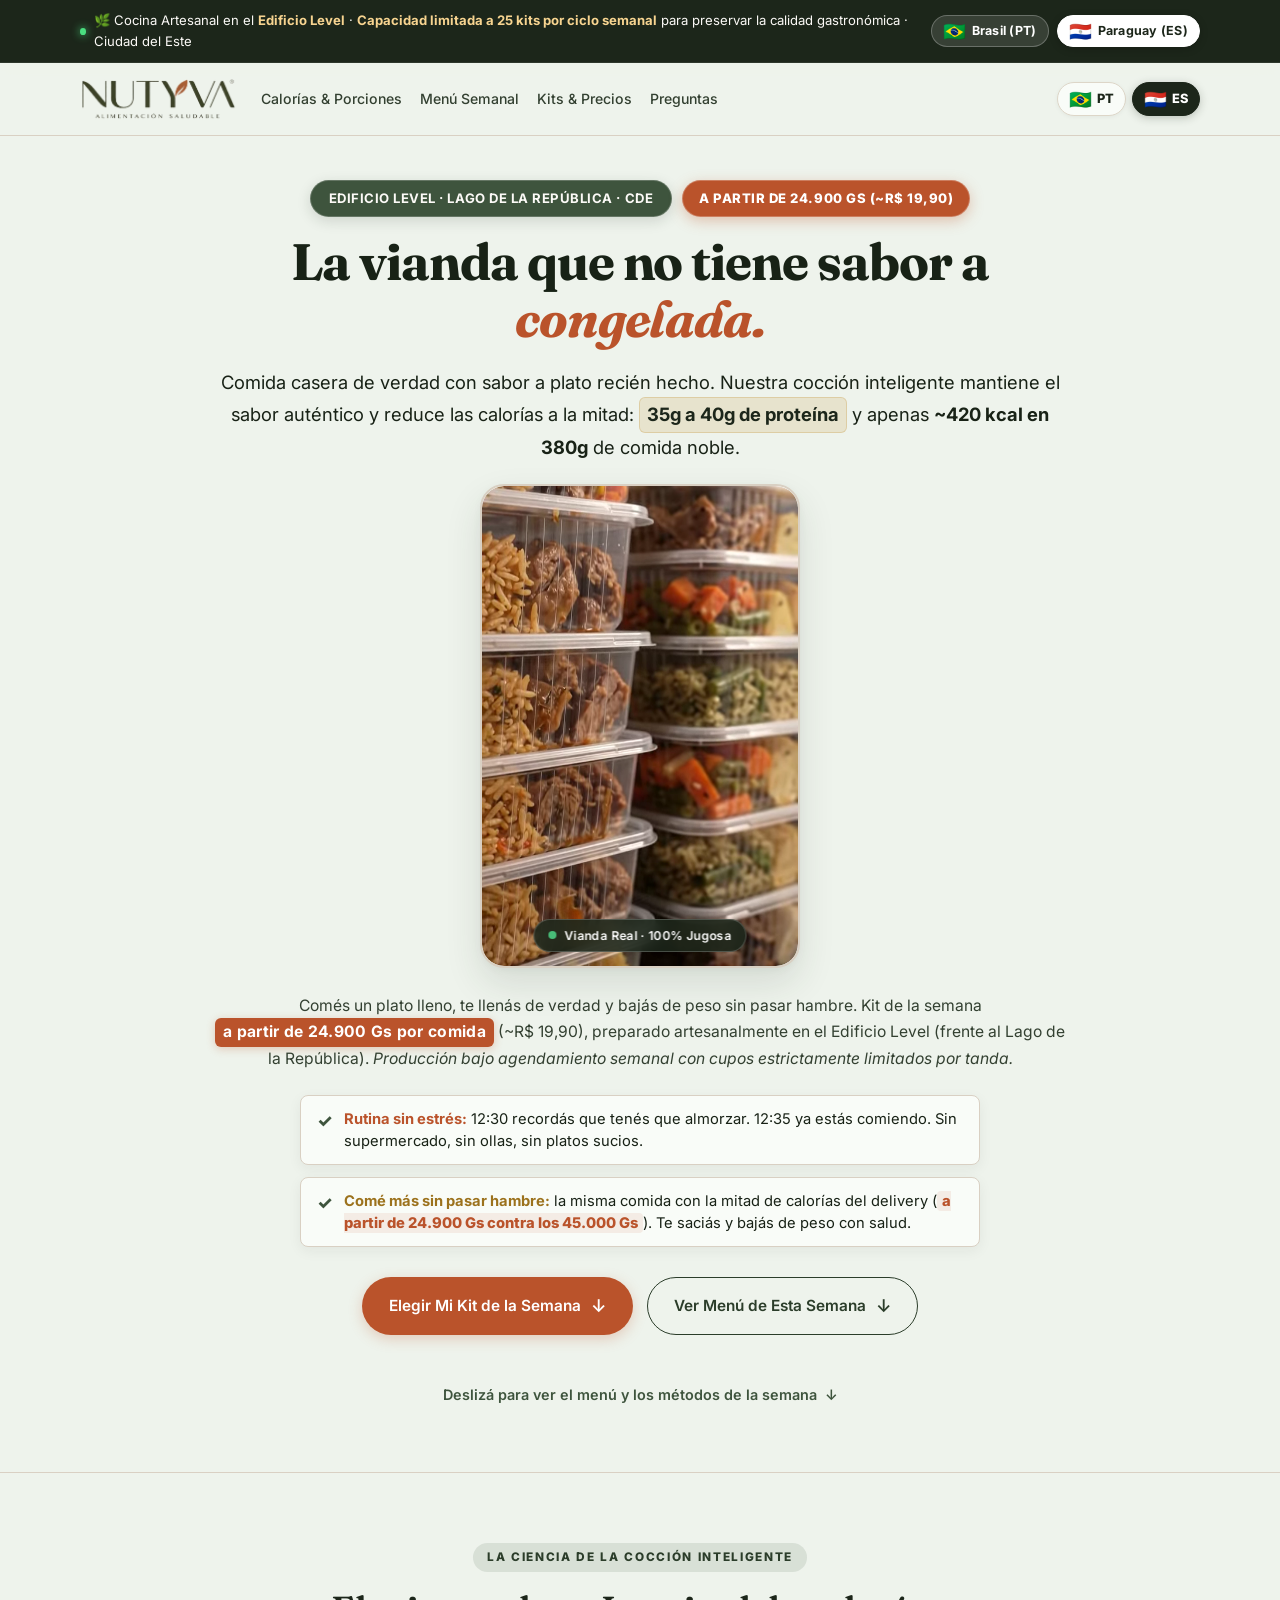
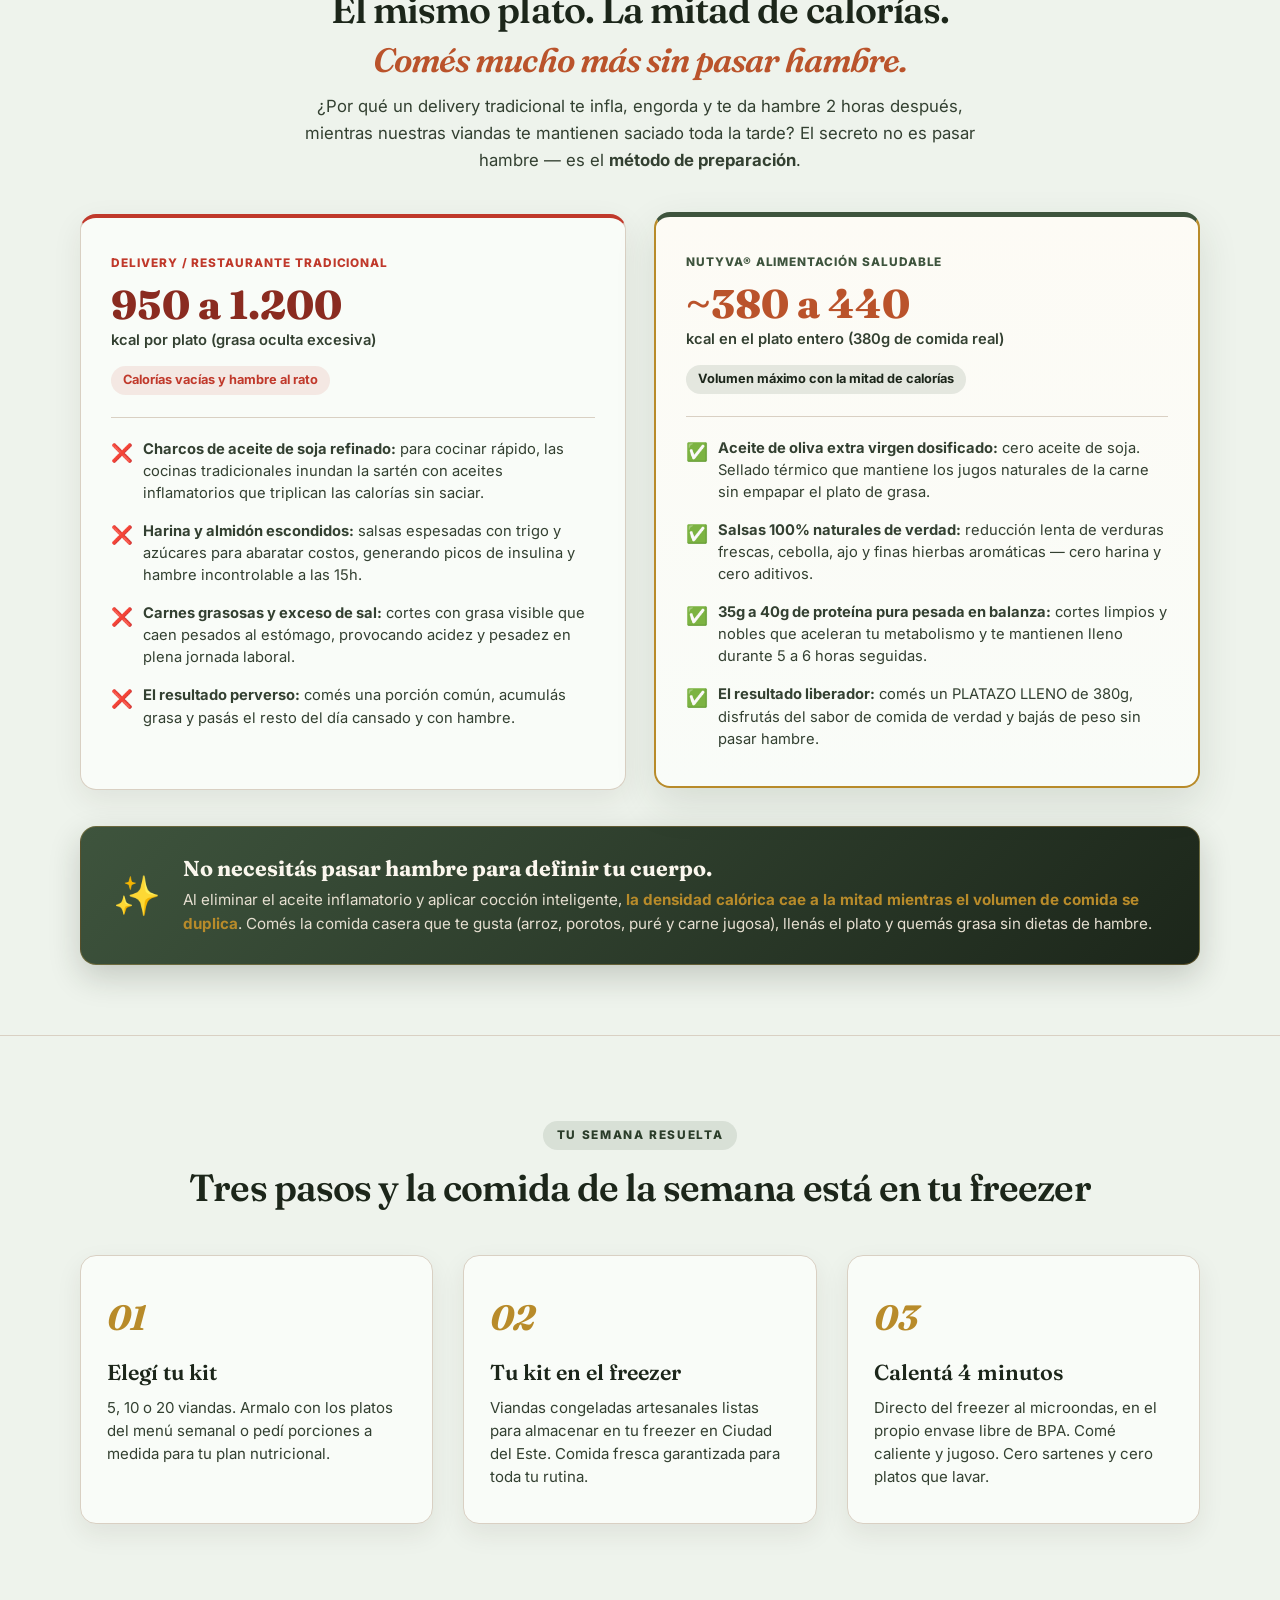
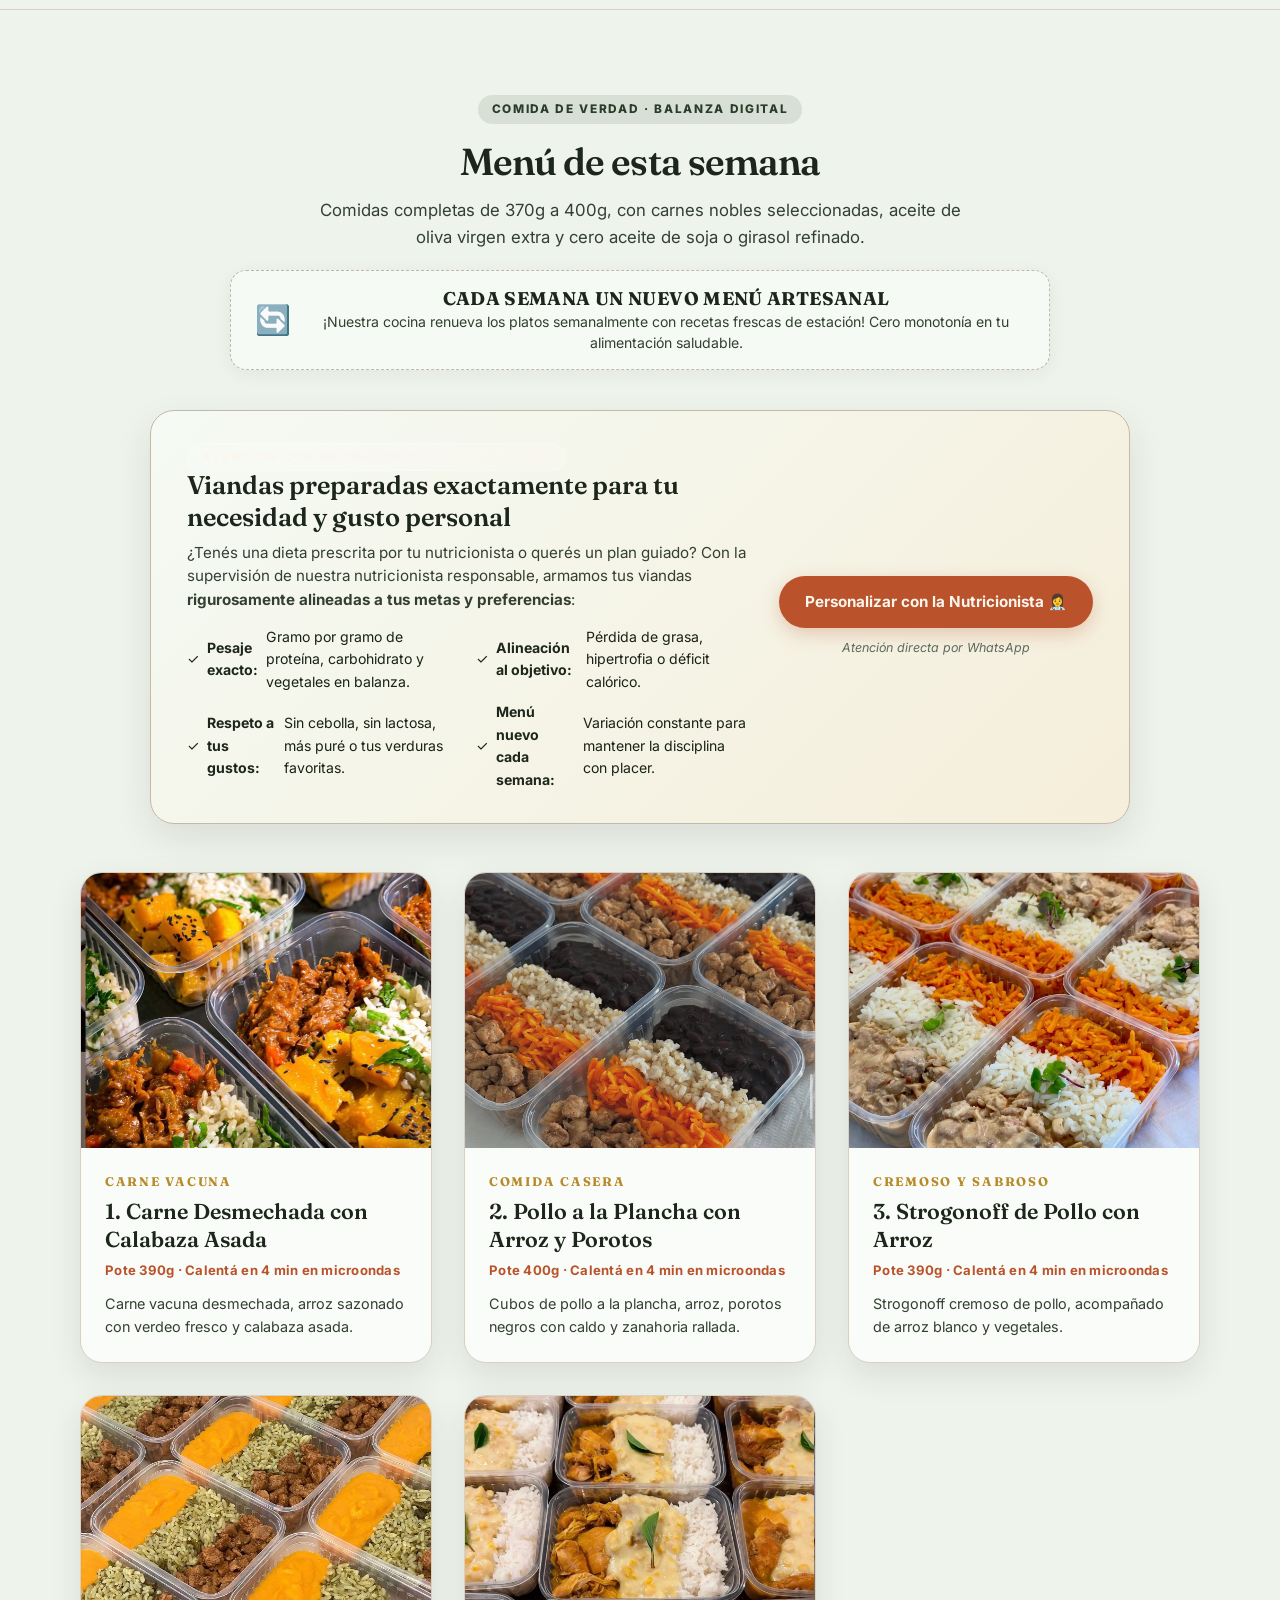
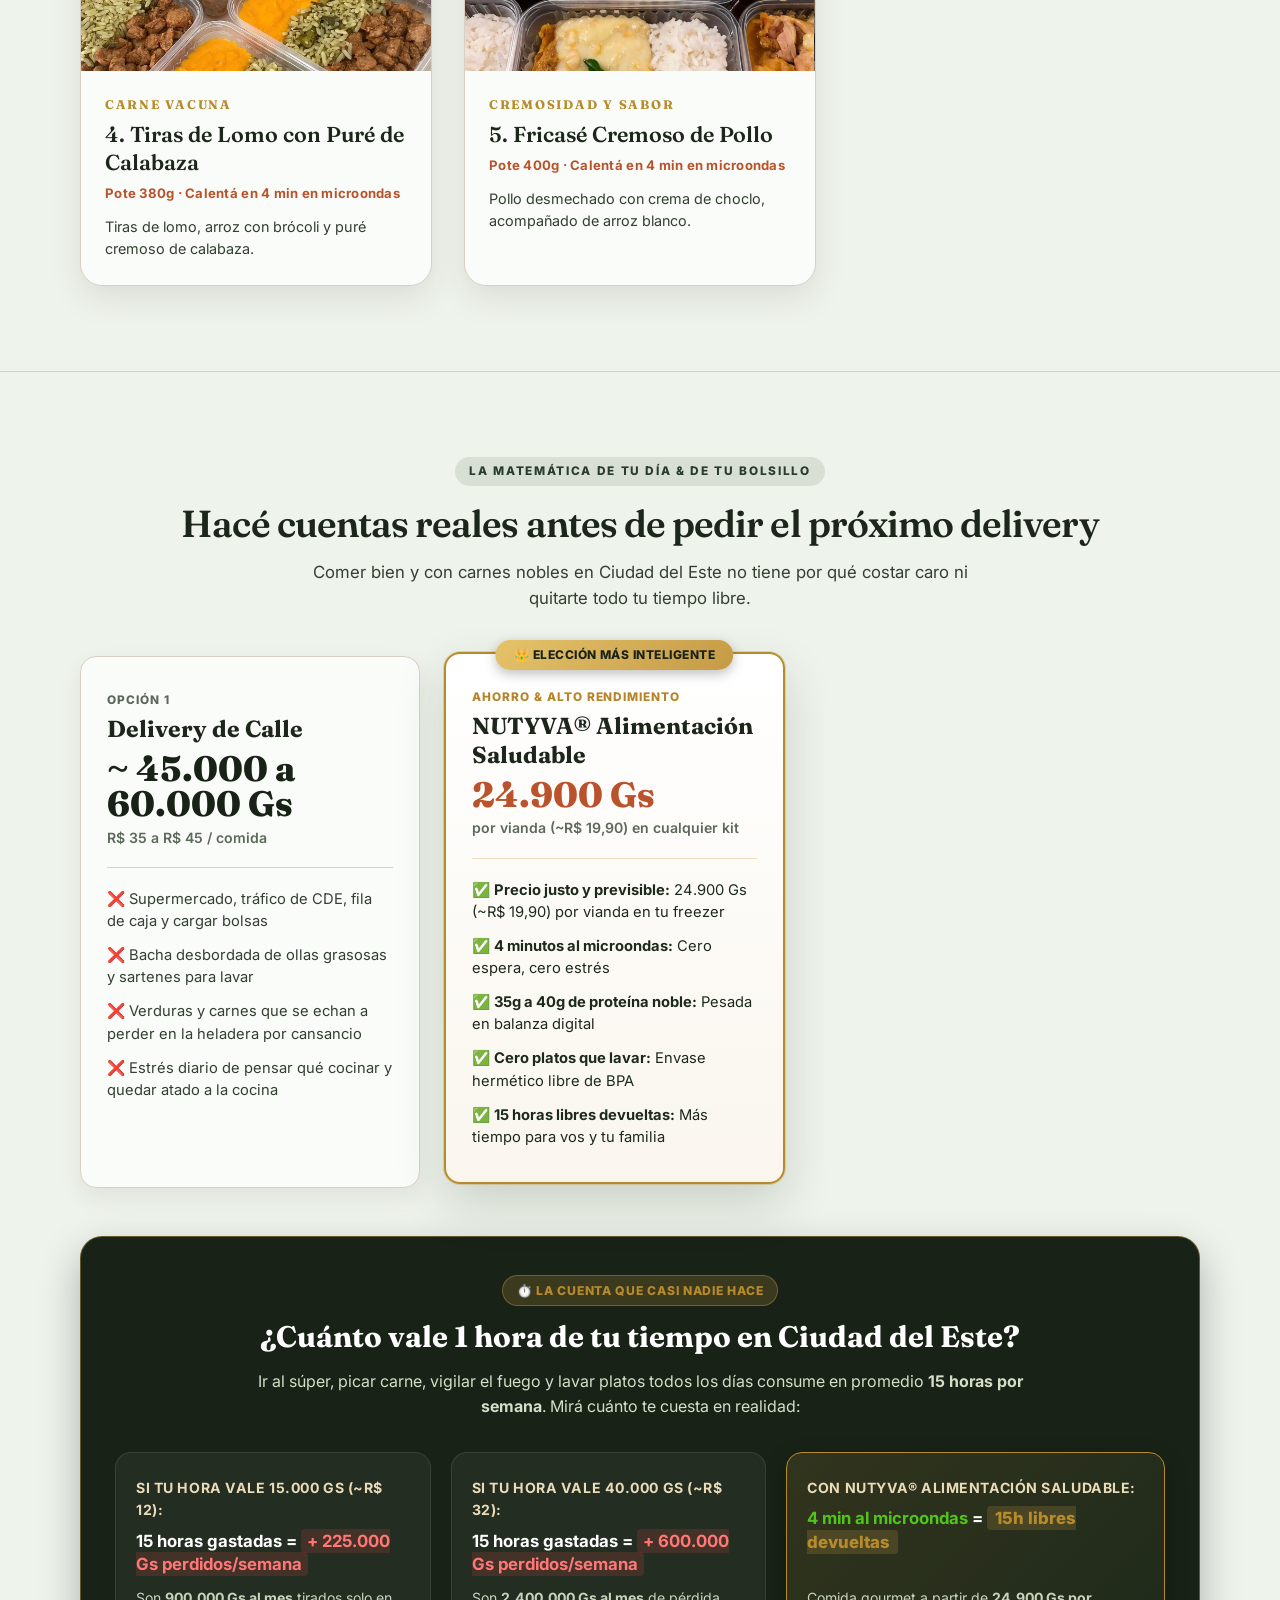
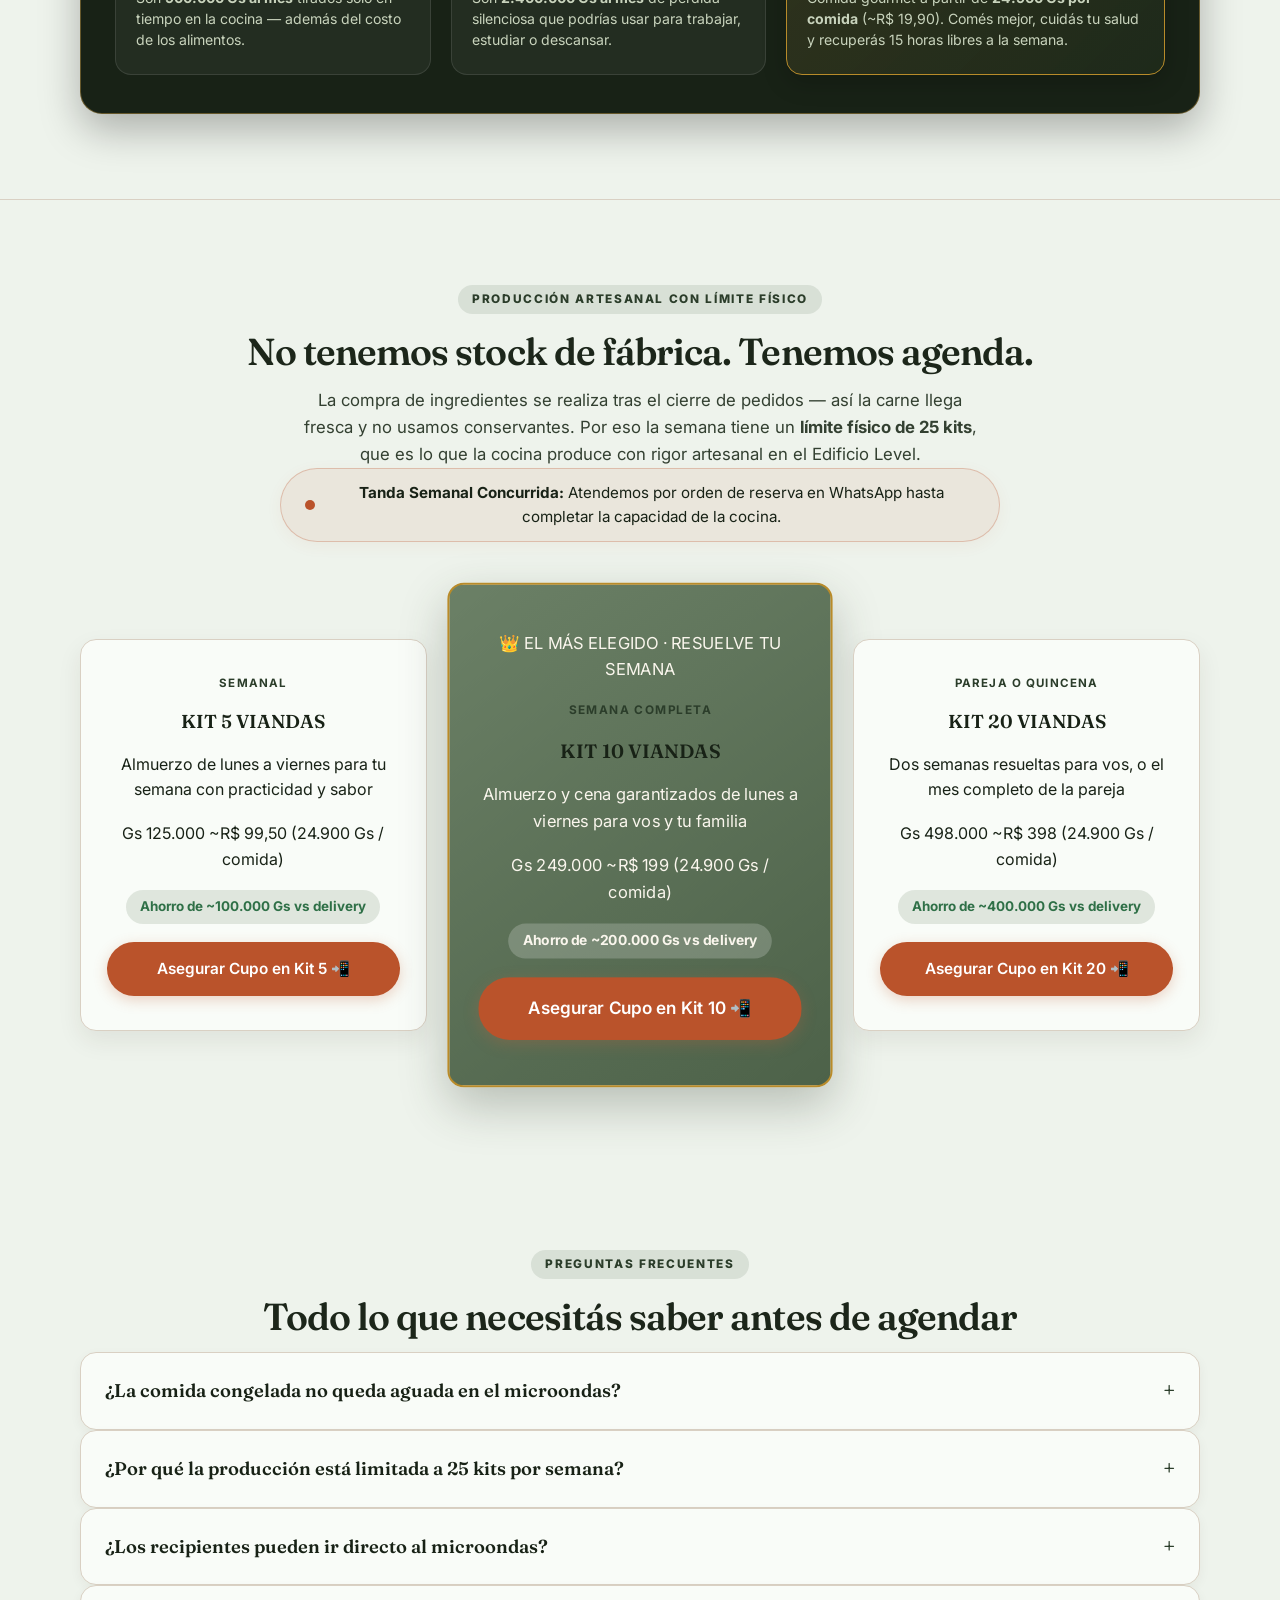
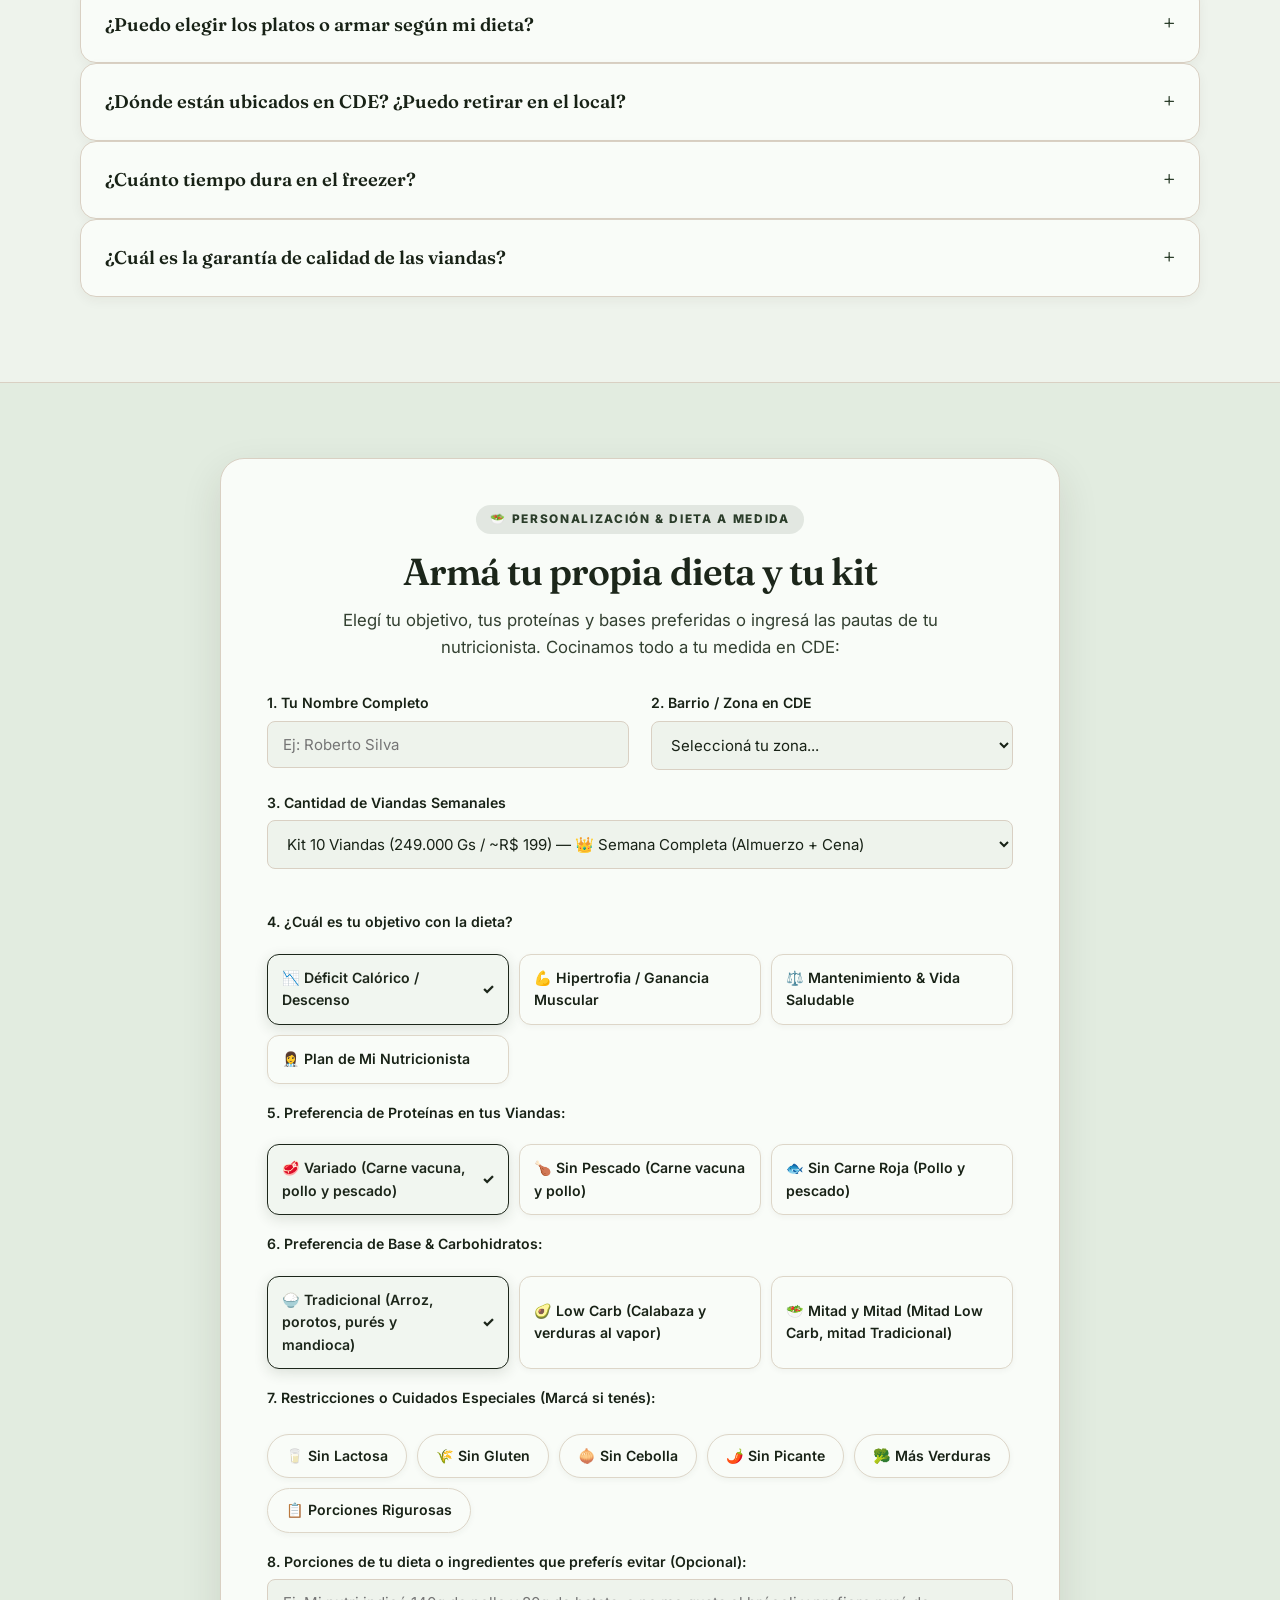
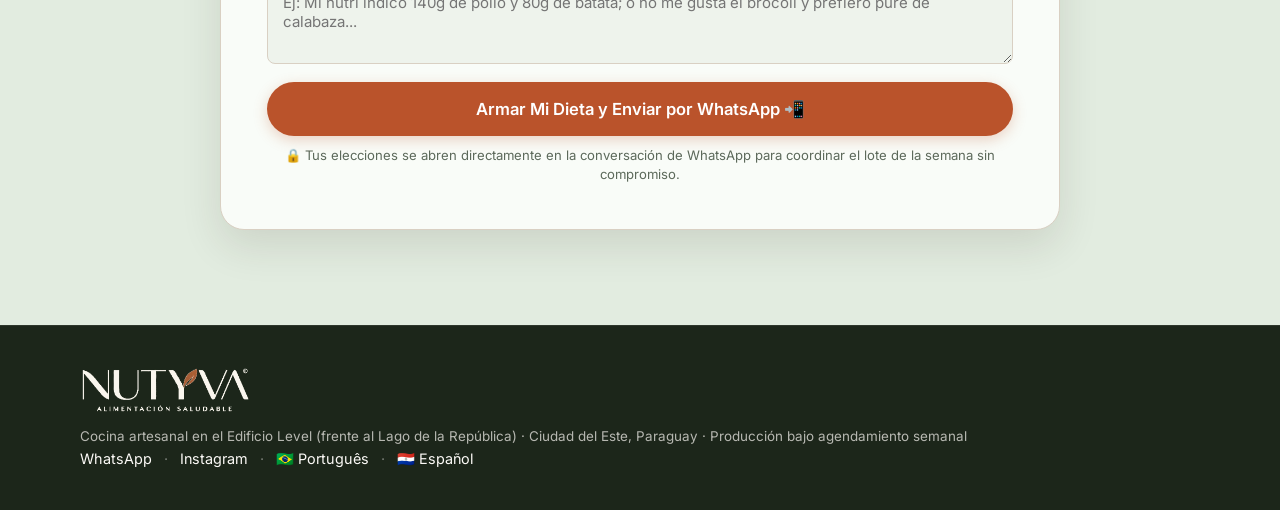
==== commit 53801635: "feat(scarcity): narrativa de escassez artesanal com limite de 25 kits e preservacao do funil de what" ====
--- a/es/index.html
+++ b/es/index.html
@@ -27,7 +27,7 @@
     <div class="container top-flex">
       <div class="top-text">
         <span class="live-dot"></span>
-        <span>🌿 Cocina Artesanal en el <strong>Edificio Level</strong> (frente al Lago de la República) · Cupos limitados por tanda · Ciudad del Este</span>
+        <span>🌿 Cocina Artesanal en el <strong>Edificio Level</strong> · <strong>Capacidad limitada a 25 kits por ciclo semanal</strong> para preservar la calidad gastronómica · Ciudad del Este</span>
       </div>
       <div class="lang-selector-flags">
         <a href="../index.html" class="flag-pill" title="Português (Brasil)">
@@ -109,7 +109,7 @@
           </div>
 
           <p class="hero-paragraph-sub">
-            Comés un plato lleno, te llenás de verdad y bajás de peso sin pasar hambre. Kit de la semana <strong class="hero-mark-price">a partir de 24.900 Gs por comida</strong> (~R$ 19,90), preparado artesanalmente en el Edificio Level (frente al Lago de la República) y listo en tu freezer en CDE.
+            Comés un plato lleno, te llenás de verdad y bajás de peso sin pasar hambre. Kit de la semana <strong class="hero-mark-price">a partir de 24.900 Gs por comida</strong> (~R$ 19,90), preparado artesanalmente en el Edificio Level (frente al Lago de la República). <em>Producción bajo agendamiento semanal con cupos estrictamente limitados por tanda.</em>
           </p>
 
           <ul class="hero-bullets">
@@ -468,11 +468,16 @@
   <section class="section pricing-section" id="kits">
     <div class="container">
       <div class="section-header text-center">
-        <span class="eyebrow">CÓMO FUNCIONA LA PRODUCCIÓN</span>
-        <h2 class="section-title">No tenemos stock acumulado. Tenemos agenda.</h2>
+        <span class="eyebrow">PRODUCCIÓN ARTESANAL CON LÍMITE FÍSICO</span>
+        <h2 class="section-title">No tenemos stock de fábrica. Tenemos agenda.</h2>
         <p class="section-subtitle">
-          La compra de ingredientes se realiza tras el cierre de pedidos — así la carne llega fresca y no usamos conservantes. El límite físico semanal es de 25 kits artesanales.
+          La compra de ingredientes se realiza tras el cierre de pedidos — así la carne llega fresca y no usamos conservantes. Por eso la semana tiene un <strong>límite físico de 25 kits</strong>, que es lo que la cocina produce con rigor artesanal en el Edificio Level.
         </p>
+      </div>
+
+      <div class="scarcity-callout-banner">
+        <span class="scarcity-live-dot"></span>
+        <span><strong>Tanda Semanal Concurrida:</strong> Atendemos por orden de reserva en WhatsApp hasta completar la capacidad de la cocina.</span>
       </div>
 
       <div class="pricing-cards-grid">
@@ -487,7 +492,7 @@
           </div>
           <div class="box-saving">Ahorro de ~100.000 Gs vs delivery</div>
           <a href="https://wa.me/5551981338580?text=Hola!%20Quiero%20agendar%20el%20*Kit%205%20Viandas*%20(125.000%20Gs%20%2F%20~R%24%2099%2C50)%20de%20la%20semana." target="_blank" rel="noopener" class="btn btn-terracota btn-full">
-            Pedir Kit 5 por WhatsApp 📲
+            Asegurar Cupo en Kit 5 📲
           </a>
         </div>
 
@@ -503,7 +508,7 @@
           </div>
           <div class="box-saving gold-saving">Ahorro de ~200.000 Gs vs delivery</div>
           <a href="https://wa.me/5551981338580?text=Hola!%20Quiero%20asegurar%20el%20*Kit%2010%20Viandas*%20(249.000%20Gs%20%2F%20~R%24%20199)%20para%20almuerzo%20y%20cena." target="_blank" rel="noopener" class="btn btn-terracota btn-full btn-large btn-sheen">
-            Asegurar Kit 10 por WhatsApp 📲
+            Asegurar Cupo en Kit 10 📲
           </a>
         </div>
 
@@ -518,7 +523,7 @@
           </div>
           <div class="box-saving">Ahorro de ~400.000 Gs vs delivery</div>
           <a href="https://wa.me/5551981338580?text=Hola!%20Quiero%20agendar%20el%20*Kit%2020%20Viandas*%20(498.000%20Gs%20%2F%20~R%24%20398)%20a%2024.900%20Gs%20por%20comida." target="_blank" rel="noopener" class="btn btn-terracota btn-full">
-            Pedir Kit 20 por WhatsApp 📲
+            Asegurar Cupo en Kit 20 📲
           </a>
         </div>
       </div>
@@ -542,6 +547,18 @@
           <div class="faq-body">
             <p>
               Ese es exactamente el problema que nuestro método resuelve. La vianda va al ultracongelado caliente, formando microcristales que no rompen las fibras de la carne. El agua se queda dentro del alimento, manteniendo la textura tierna y el caldo cremoso.
+            </p>
+          </div>
+        </details>
+
+        <details class="faq-row">
+          <summary class="faq-trigger">
+            <span>¿Por qué la producción está limitada a 25 kits por semana?</span>
+            <span class="faq-chevron">+</span>
+          </summary>
+          <div class="faq-body">
+            <p>
+              Porque no somos una industria con comida congelada acumulada en depósitos. En el Edificio Level, cada ingrediente es fresco del día, las carnes se pesan rigurosamente gramo a gramo en balanza digital y el ultracongelado se realiza en caliente para retener la jugosidad natural. Para mantener este nivel gastronómico sin que la comida suelte agua en el plato, atendemos exclusivamente 25 familias por ciclo semanal.
             </p>
           </div>
         </details>
--- a/style.css
+++ b/style.css
@@ -3602,4 +3602,51 @@
   }
 }
 
-
+/* ==========================================================================
+   SCARCITY & VIP RESERVATION CALLOUT
+   ========================================================================== */
+.scarcity-callout-banner {
+  max-width: 720px;
+  margin: 0 auto 32px;
+  background: rgba(186, 83, 43, 0.08);
+  border: 1px solid rgba(186, 83, 43, 0.28);
+  border-radius: 50px;
+  padding: 12px 24px;
+  display: flex;
+  align-items: center;
+  justify-content: center;
+  gap: 12px;
+  text-align: center;
+  font-size: 0.95rem;
+  color: var(--text-primary);
+  box-shadow: 0 4px 16px rgba(186, 83, 43, 0.06);
+}
+
+.scarcity-live-dot {
+  width: 10px;
+  height: 10px;
+  background-color: var(--cta-terracota);
+  border-radius: 50%;
+  flex-shrink: 0;
+  display: inline-block;
+  animation: pulseScarcity 1.8s infinite;
+}
+
+@keyframes pulseScarcity {
+  0% { transform: scale(0.95); box-shadow: 0 0 0 0 rgba(186, 83, 43, 0.7); }
+  70% { transform: scale(1.15); box-shadow: 0 0 0 8px rgba(186, 83, 43, 0); }
+  100% { transform: scale(0.95); box-shadow: 0 0 0 0 rgba(186, 83, 43, 0); }
+}
+
+@media (max-width: 768px) {
+  .scarcity-callout-banner {
+    border-radius: 12px;
+    padding: 12px 16px;
+    font-size: 0.88rem;
+    text-align: left;
+    gap: 10px;
+  }
+}
+
+
+
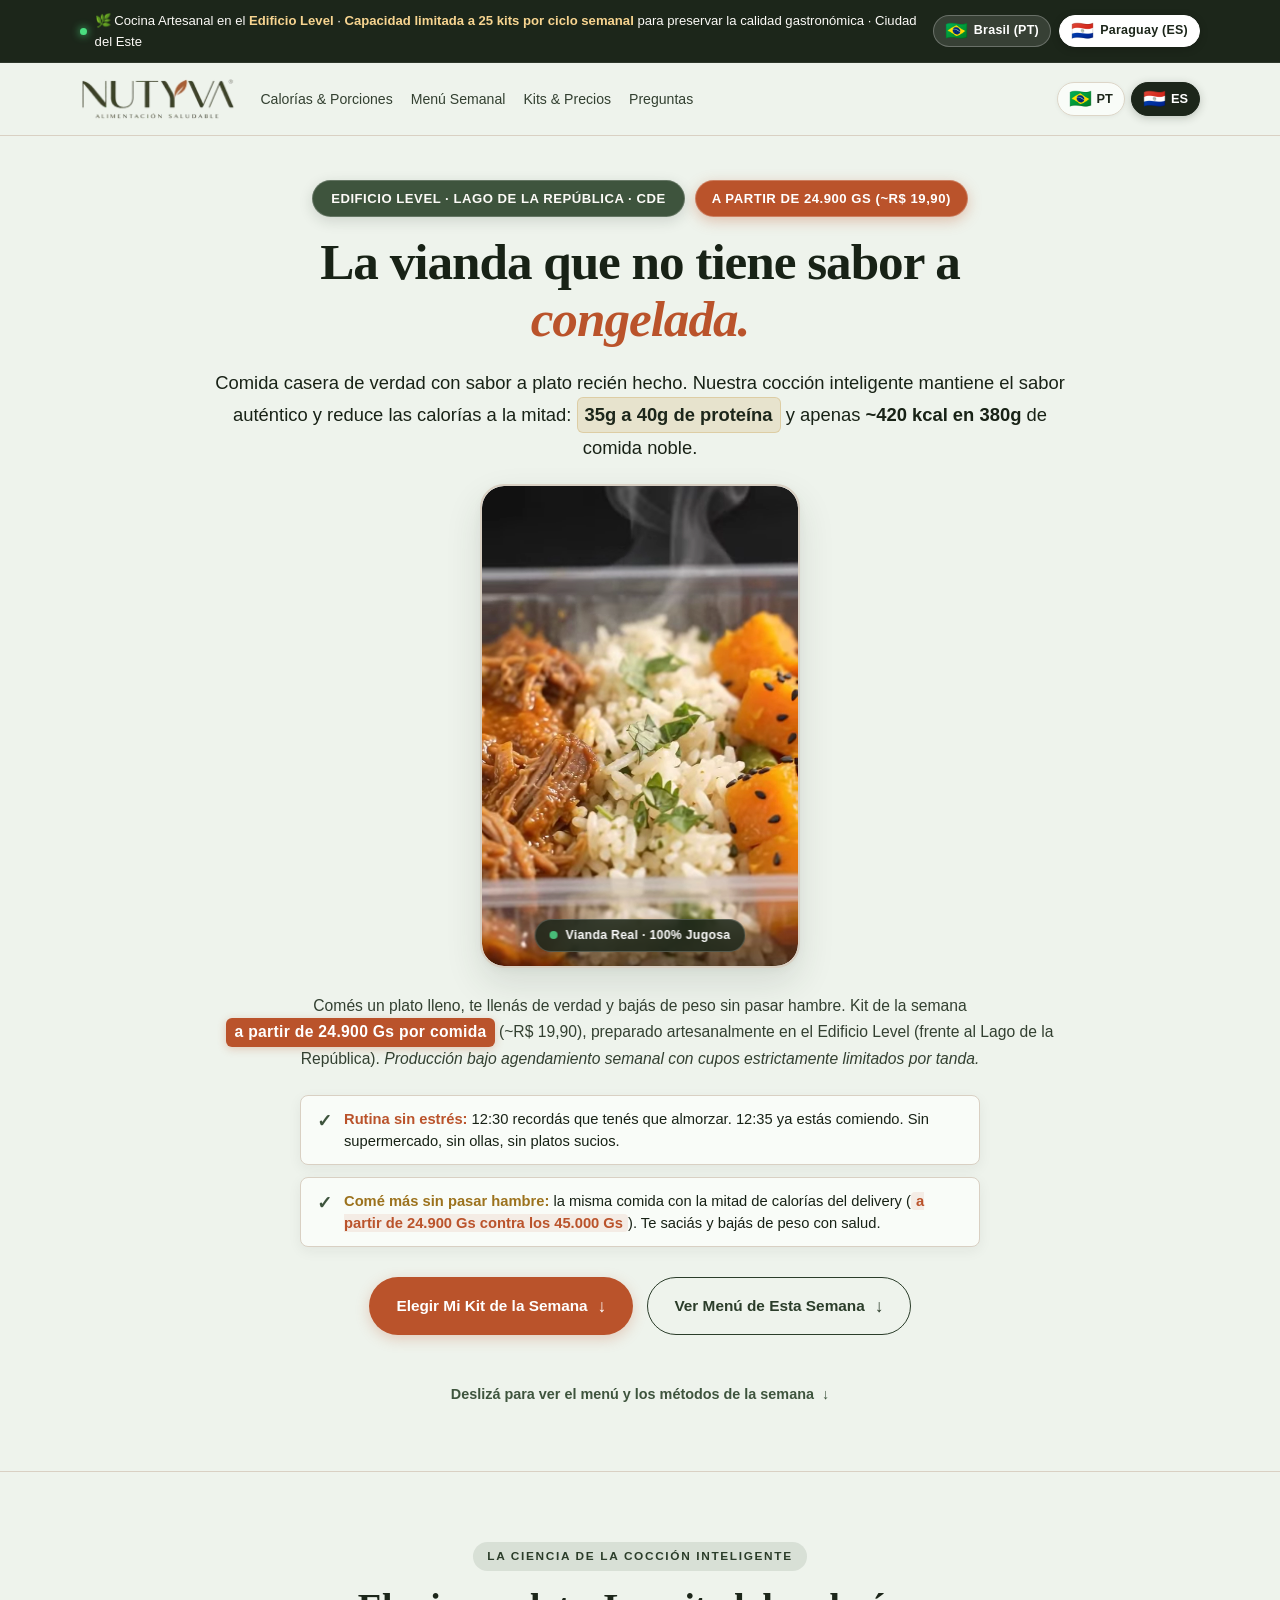
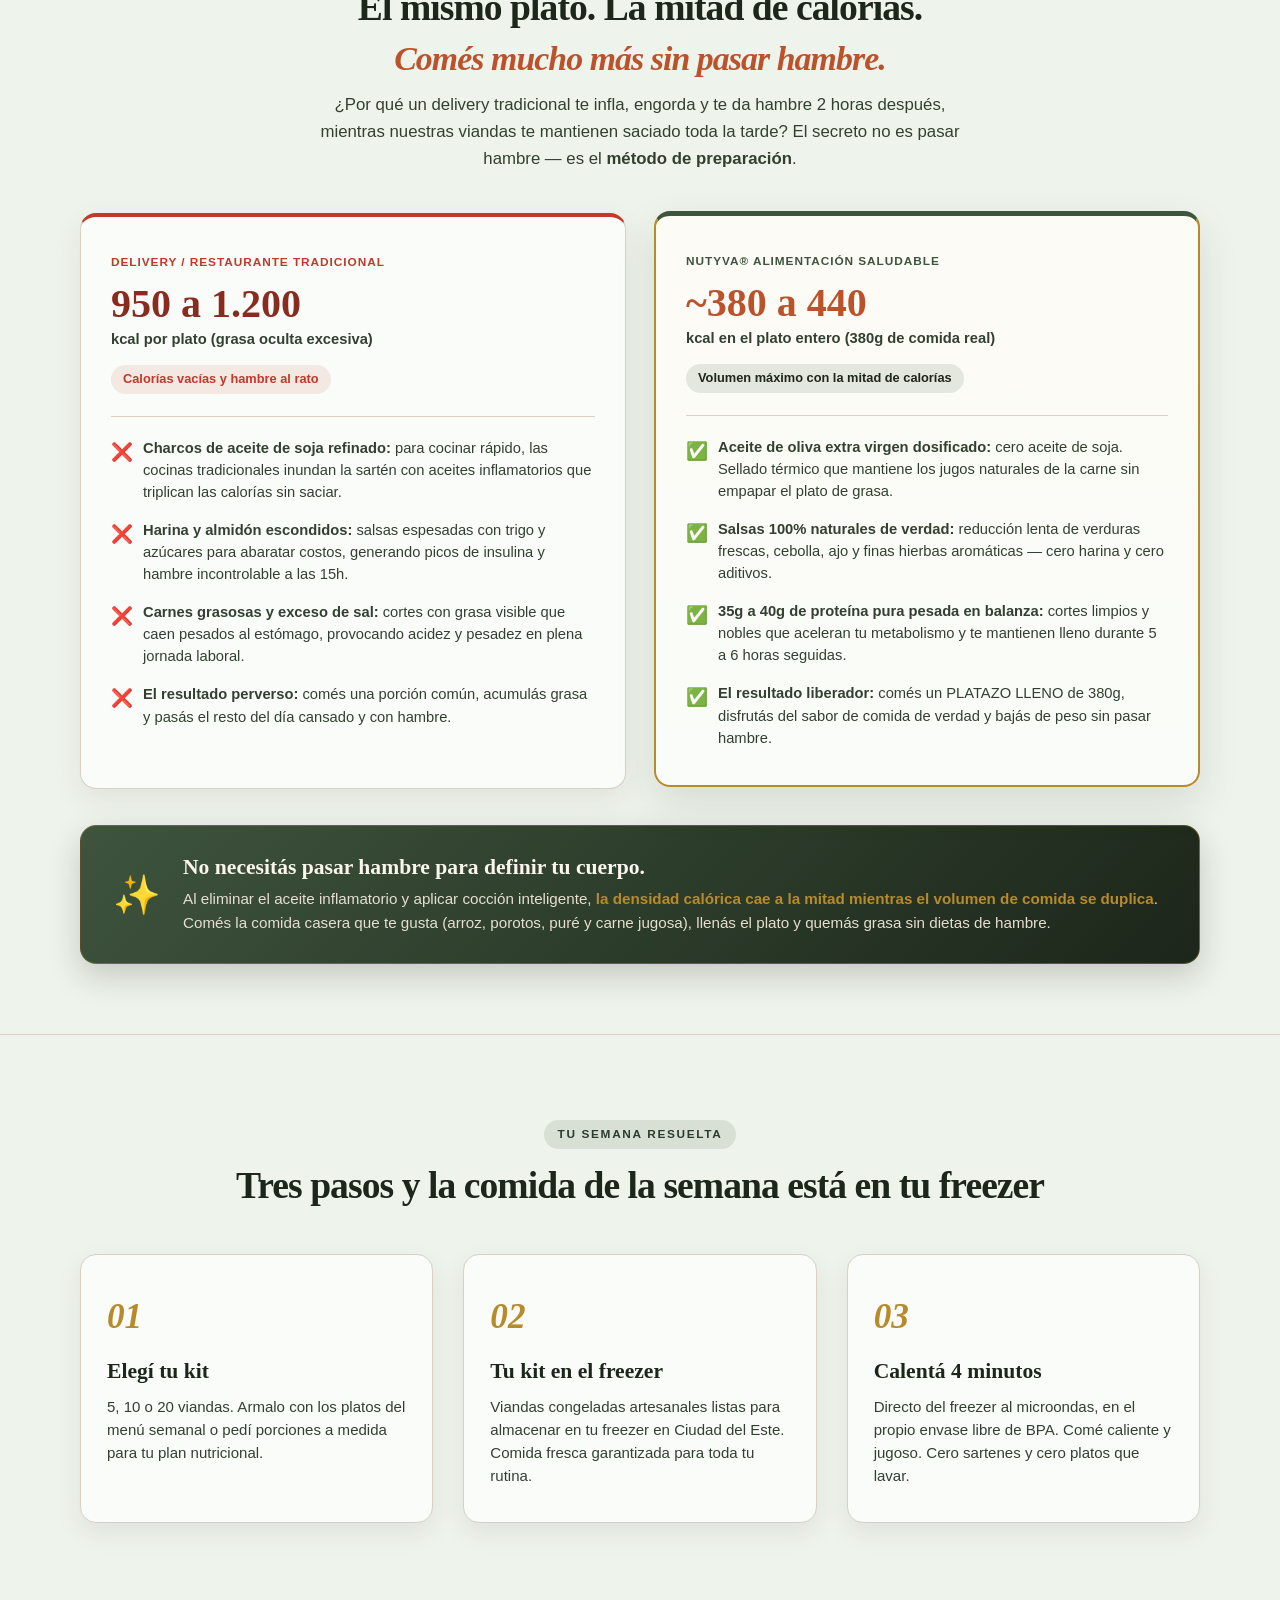
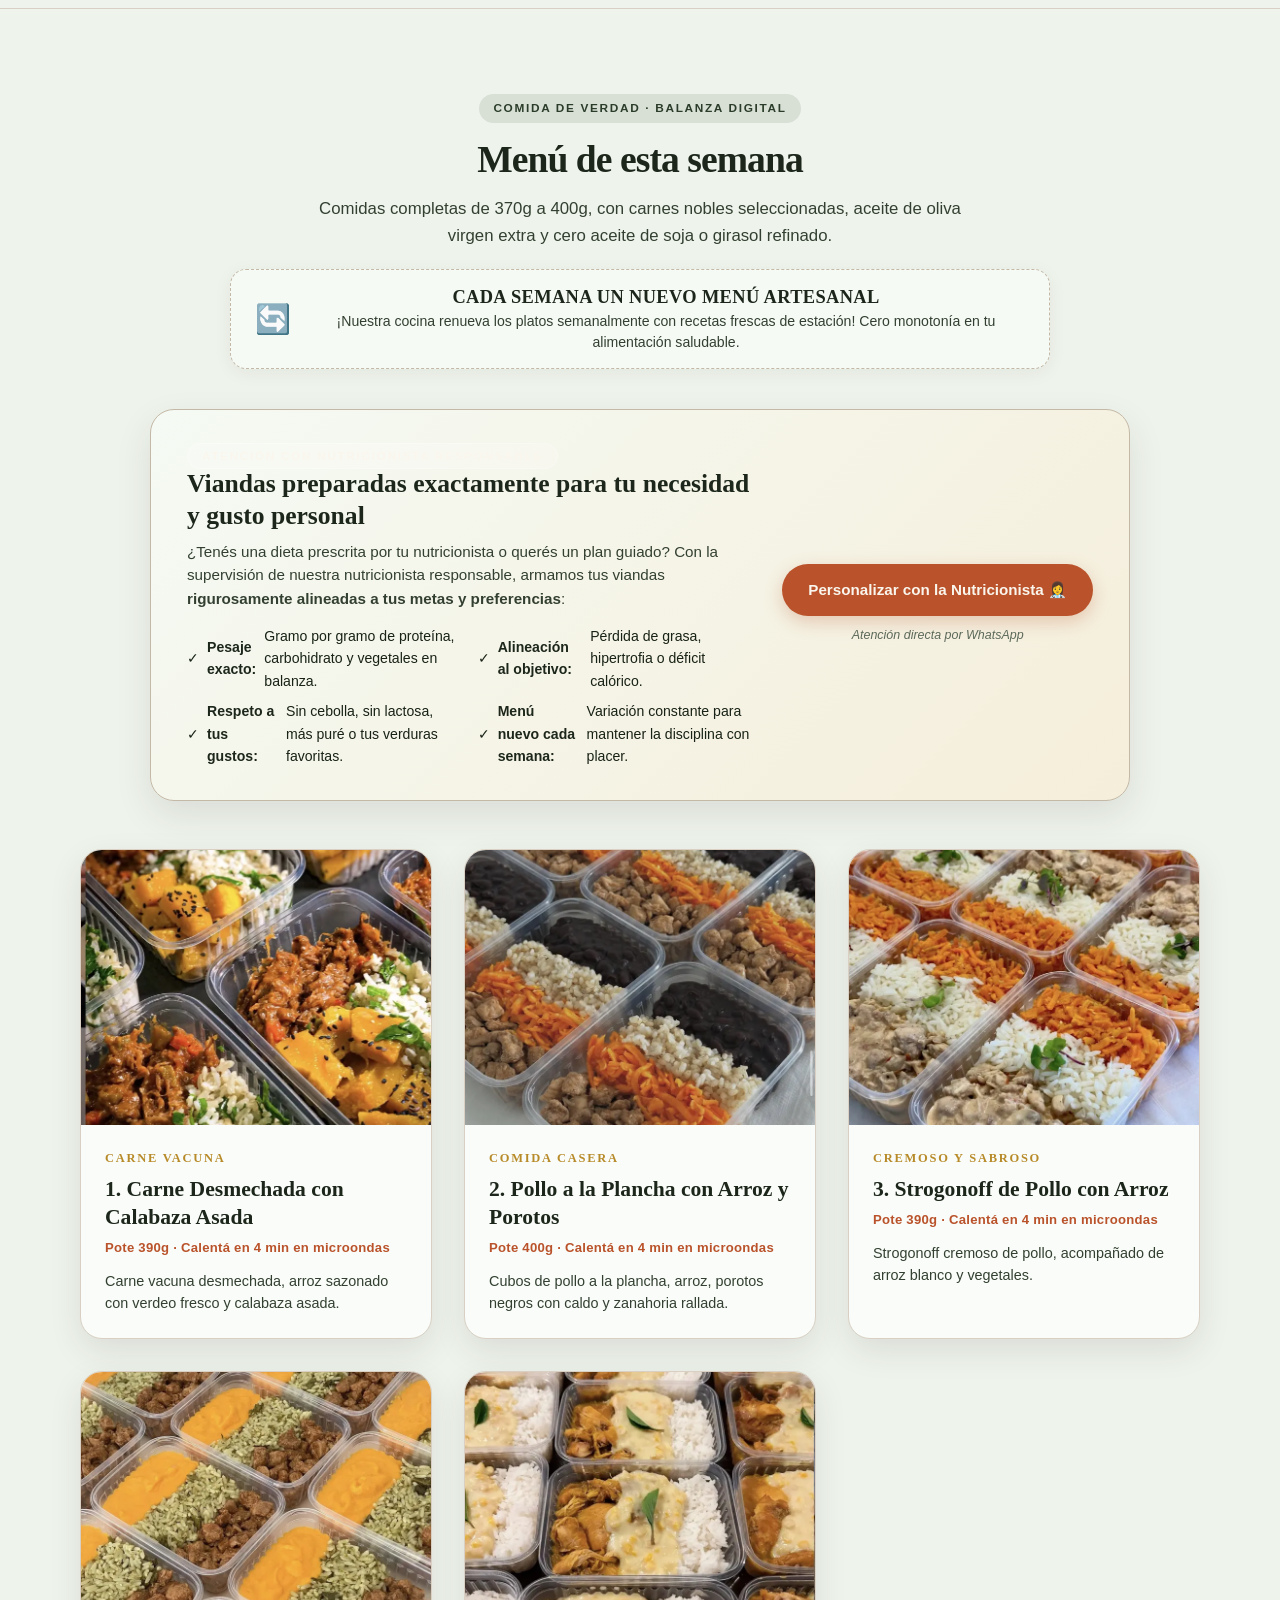
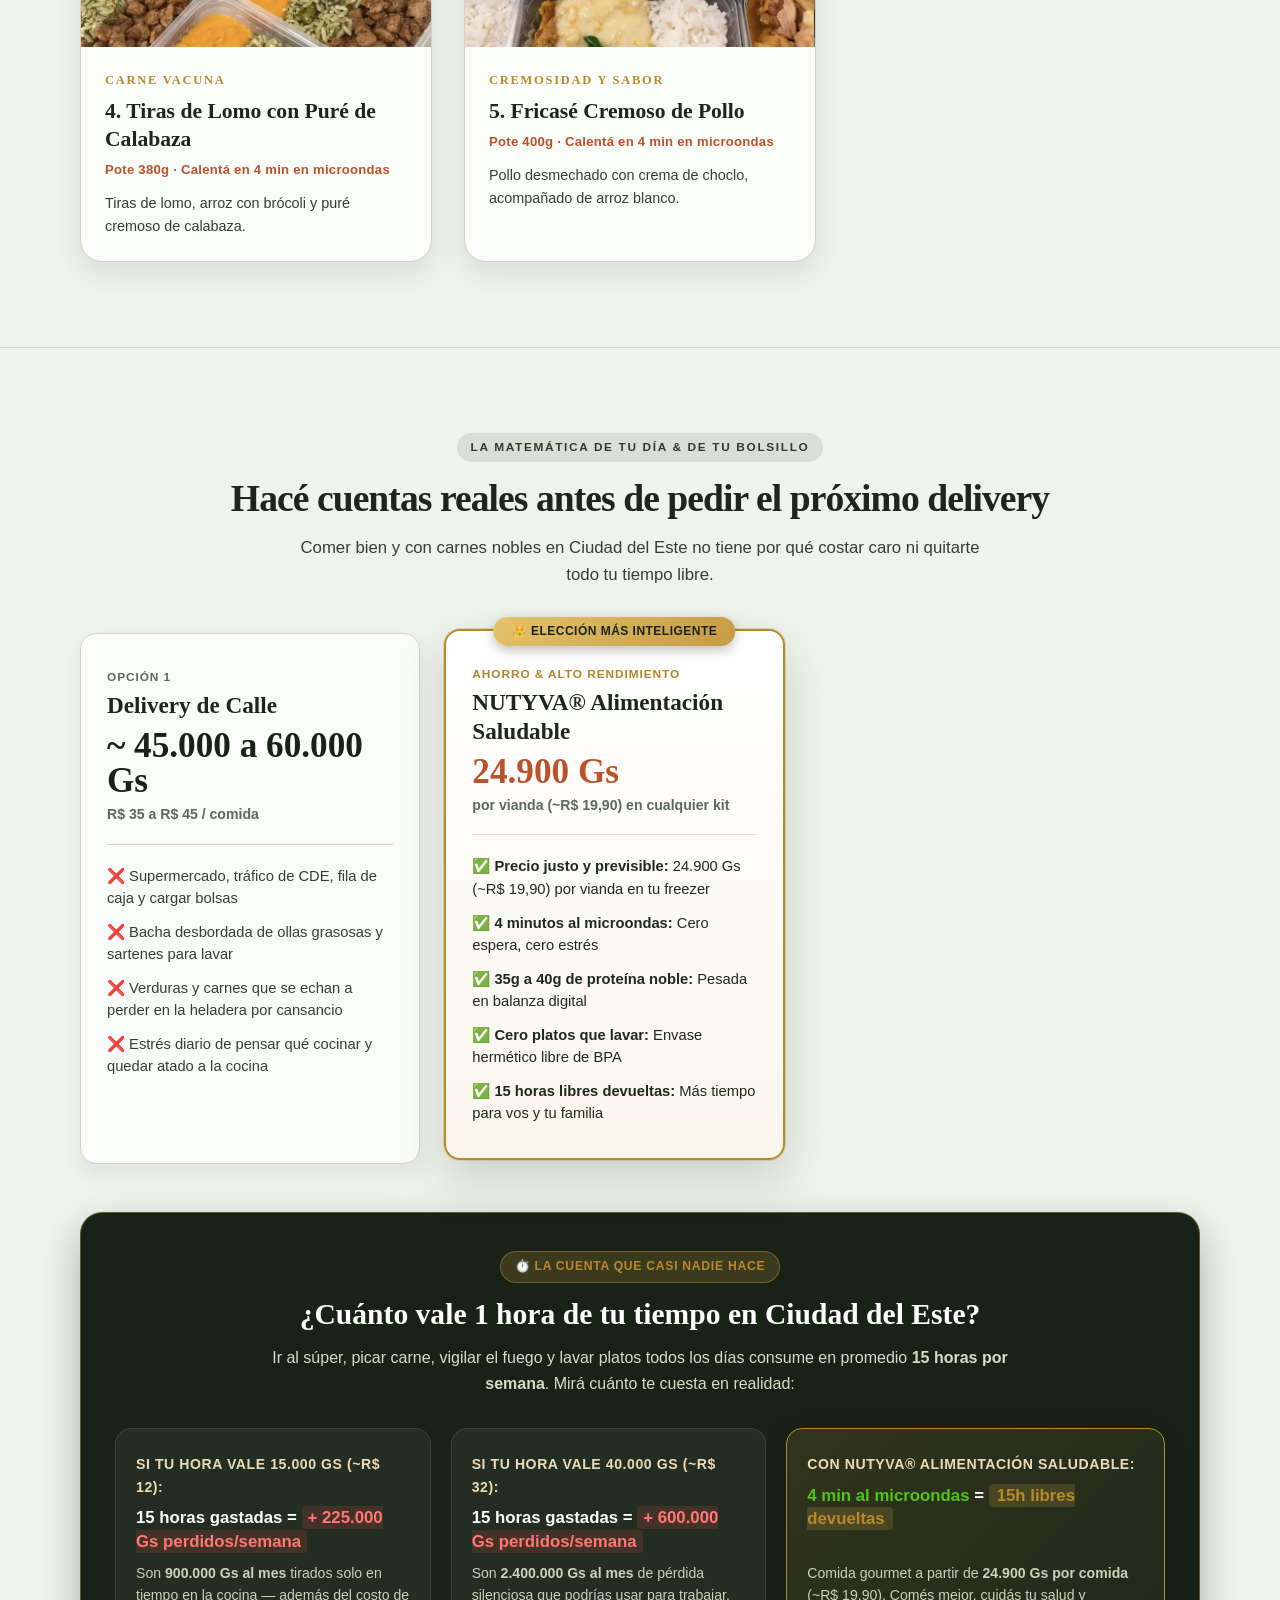
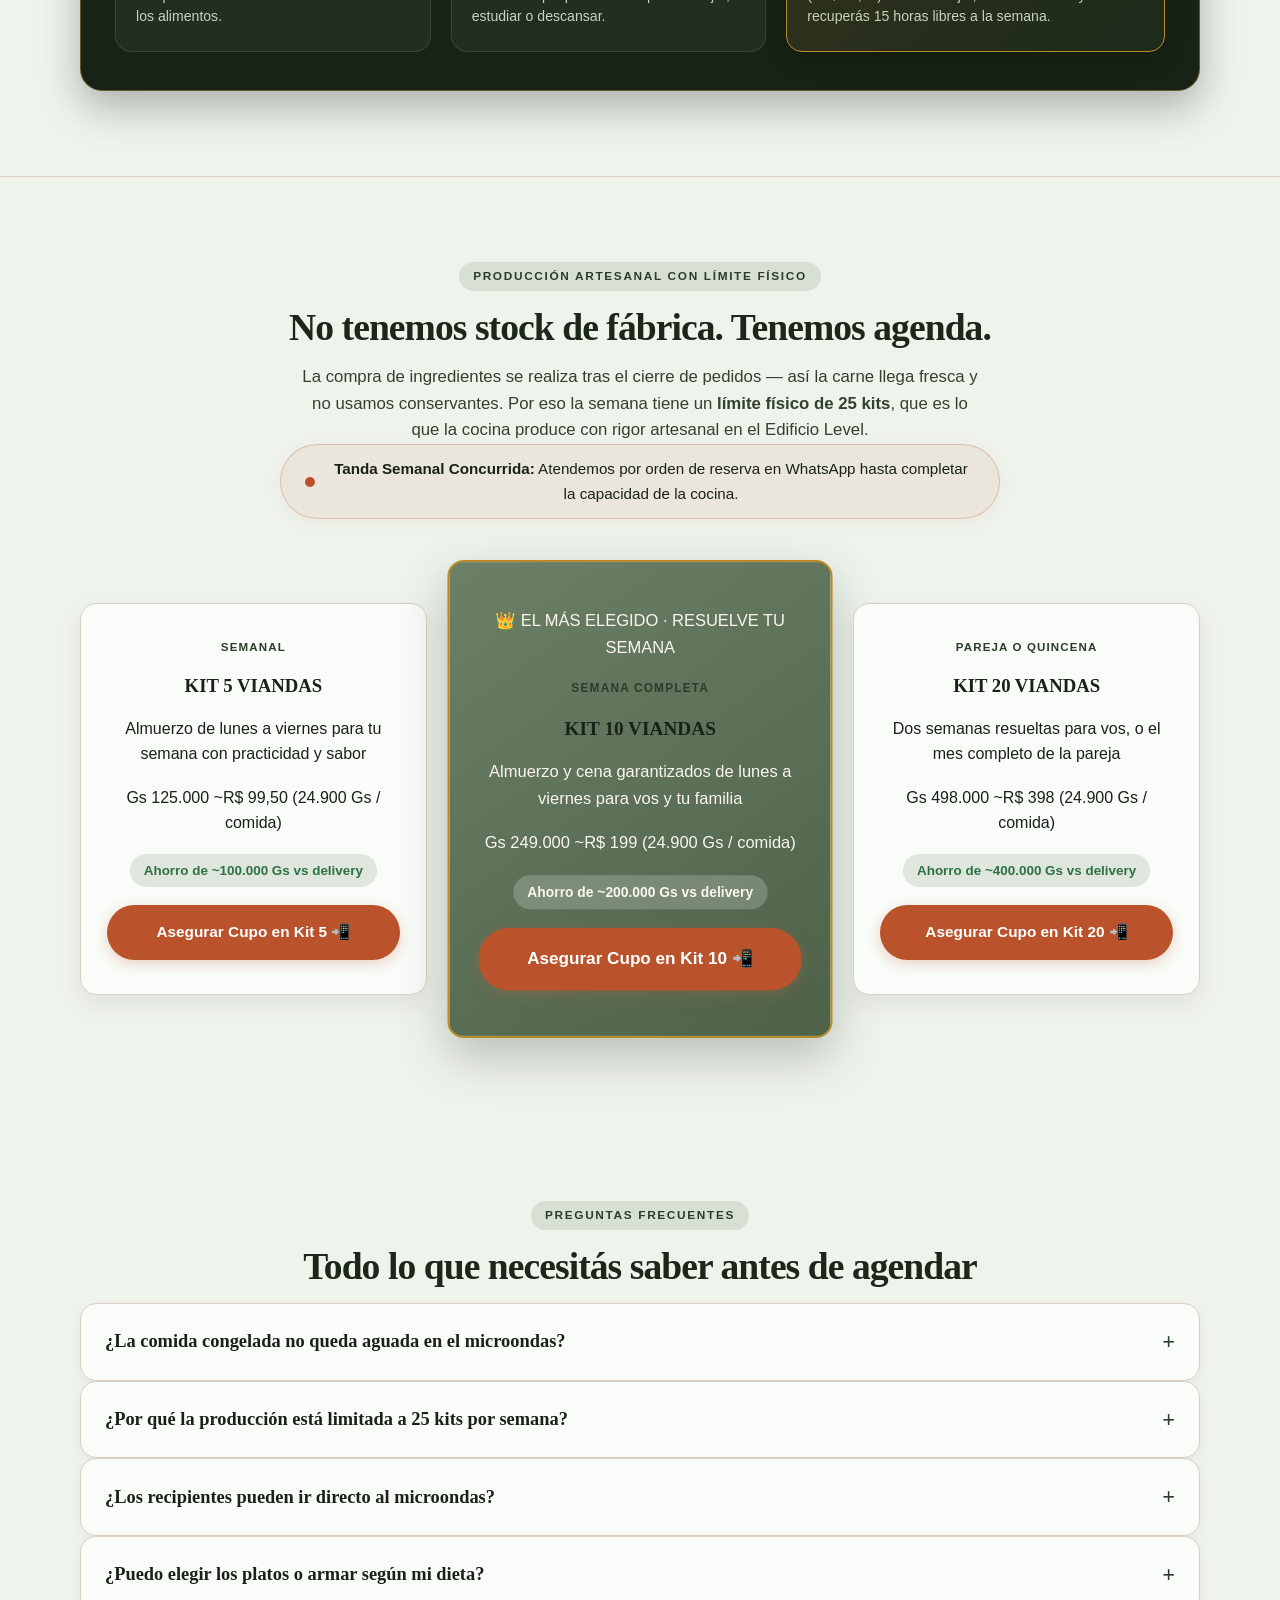
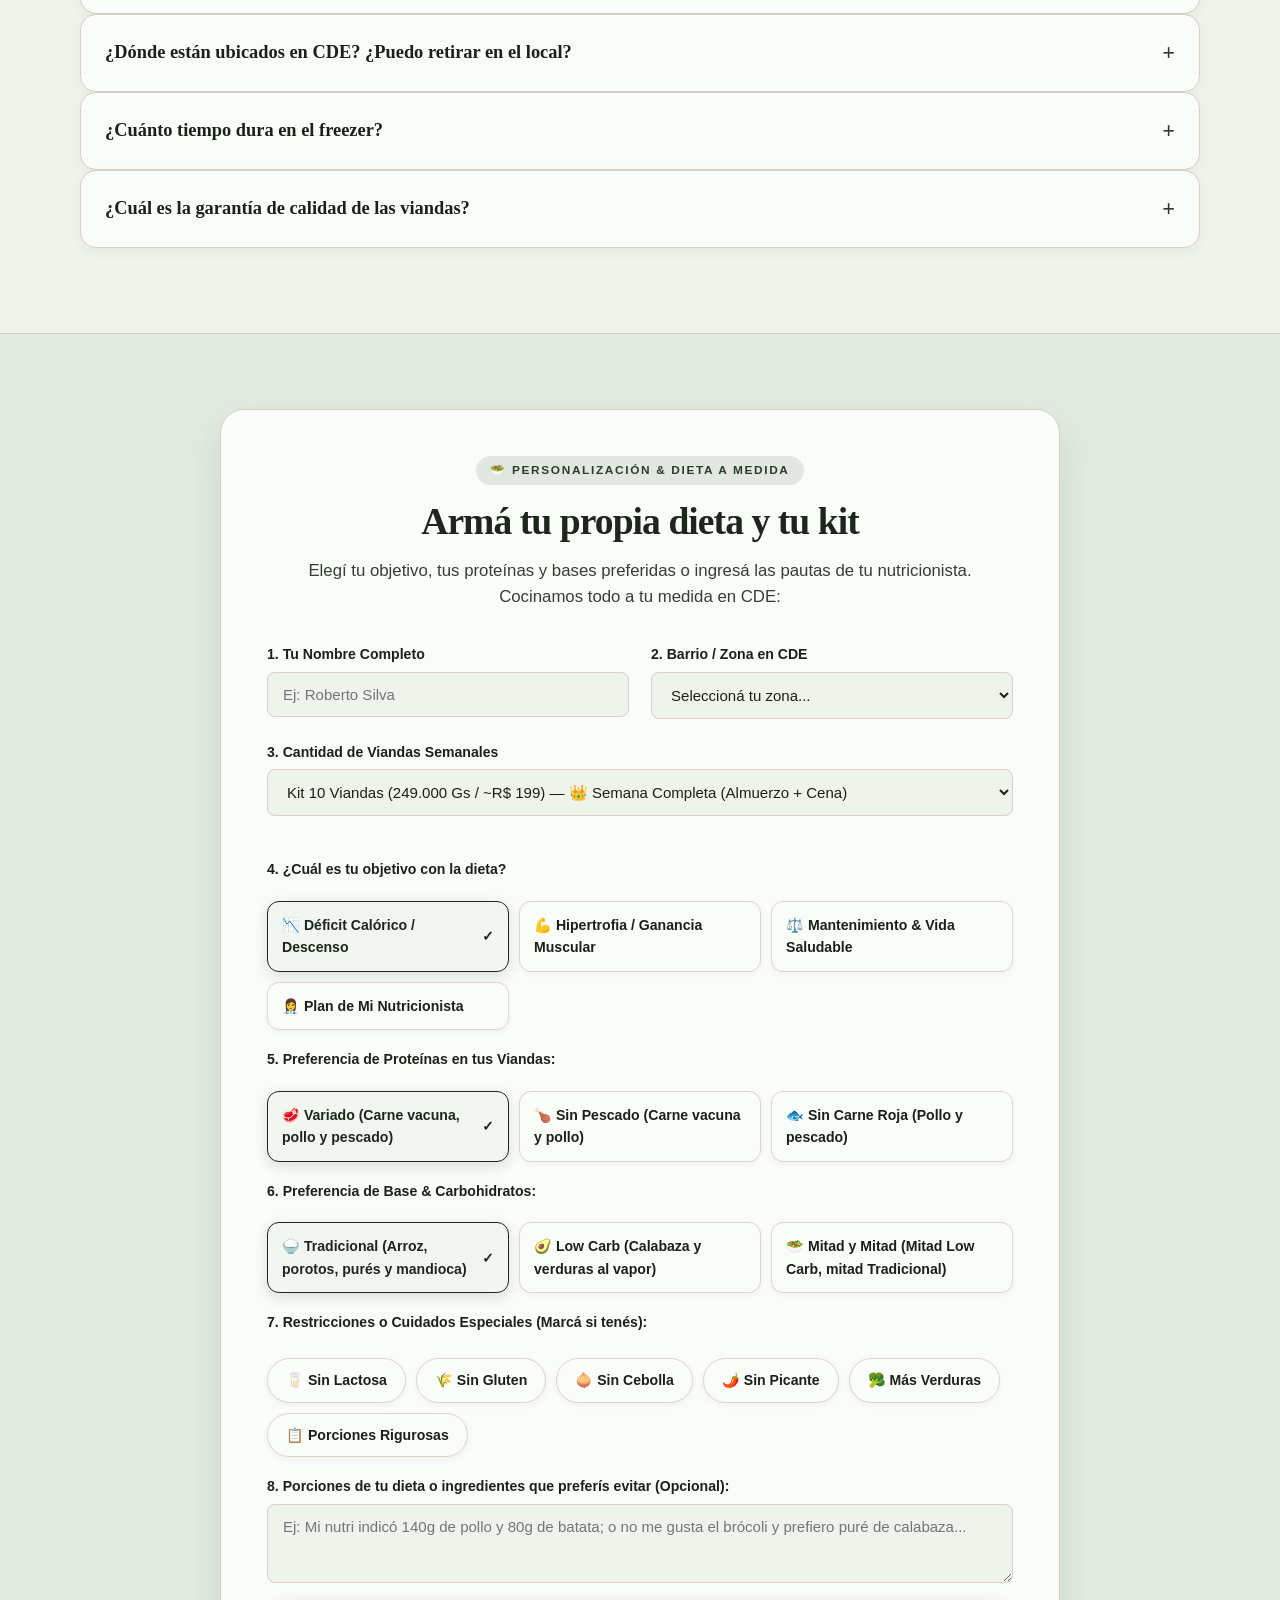
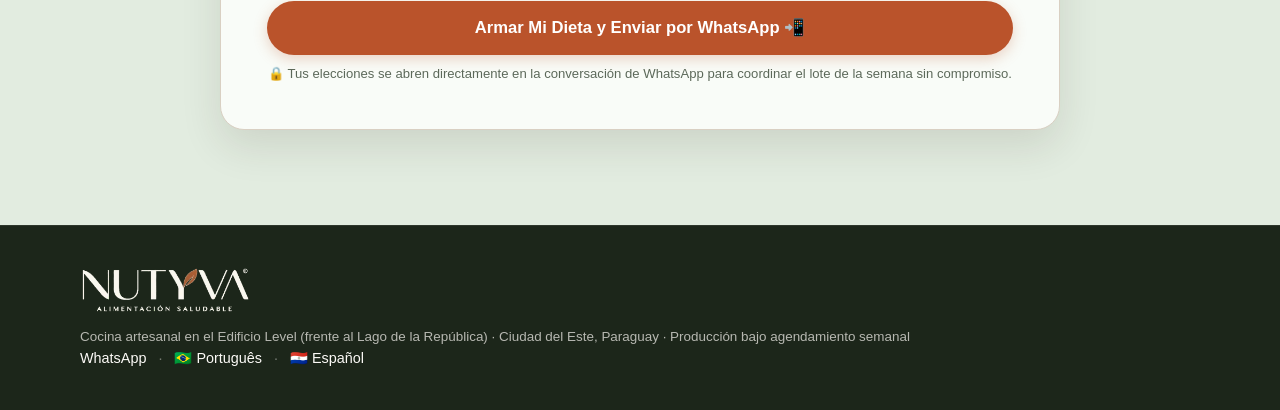
==== commit 2c34b3cf: "fix: audit conversion flows and optimize mobile assets" ====
--- a/es/index.html
+++ b/es/index.html
@@ -13,13 +13,27 @@
   <meta name="apple-mobile-web-app-title" content="Nutyva">
   <link rel="manifest" href="site.webmanifest">
   
-  <!-- Tipografía optimizada de alto rendimiento: Fraunces + Inter -->
-  <link rel="preconnect" href="https://fonts.googleapis.com">
-  <link rel="preconnect" href="https://fonts.gstatic.com" crossorigin>
-  <link rel="stylesheet" href="https://fonts.googleapis.com/css2?family=Fraunces:opsz,wght@9..144,600;700&family=Inter:wght@400;500;600;700&display=swap">
-  
   <link rel="stylesheet" href="../style.css?v=showcase-video-v1">
+
+  <!-- Meta Pixel Code Oficial - Pixel Marmita Fit -->
+  <script>
+  !function(f,b,e,v,n,t,s)
+  {if(f.fbq)return;n=f.fbq=function(){n.callMethod?
+  n.callMethod.apply(n,arguments):n.queue.push(arguments)};
+  if(!f._fbq)f._fbq=n;n.push=n;n.loaded=!0;n.version='2.0';
+  n.queue=[];t=b.createElement(e);t.async=!0;
+  t.src=v;s=b.getElementsByTagName(e)[0];
+  s.parentNode.insertBefore(t,s)}(window, document,'script',
+  'https://connect.facebook.net/en_US/fbevents.js');
+  fbq('init', '2242030616369158');
+  fbq('track', 'PageView');
+  </script>
+  <noscript><img height="1" width="1" style="display:none"
+  src="https://www.facebook.com/tr?id=2242030616369158&ev=PageView&noscript=1"
+  /></noscript>
+  <!-- End Meta Pixel Code -->
 </head>
+
 <body>
 
   <!-- BARRA SUPERIOR DE AVISO CON STATUS DE CUPOS -->
@@ -30,11 +44,11 @@
         <span>🌿 Cocina Artesanal en el <strong>Edificio Level</strong> · <strong>Capacidad limitada a 25 kits por ciclo semanal</strong> para preservar la calidad gastronómica · Ciudad del Este</span>
       </div>
       <div class="lang-selector-flags">
-        <a href="../index.html" class="flag-pill" title="Português (Brasil)">
+        <a href="/" class="flag-pill" title="Português (Brasil)">
           <span class="flag-icon">🇧🇷</span>
           <span class="flag-text">Brasil (PT)</span>
         </a>
-        <a href="index.html" class="flag-pill active" title="Español (Paraguay)">
+        <a href="/es" class="flag-pill active" title="Español (Paraguay)">
           <span class="flag-icon">🇵🇾</span>
           <span class="flag-text">Paraguay (ES)</span>
         </a>
@@ -46,7 +60,7 @@
   <nav class="fixed-nav" id="main-nav">
     <div class="container nav-flex">
       <a href="#" class="nav-logo" aria-label="NUTYVA® - Alimentación Saludable">
-        <img src="../assets/logo_nutyva.png" alt="NUTYVA® - Alimentación Saludable" class="nav-logo-img">
+        <img src="../assets/logo_nutyva_320.webp" width="320" height="90" alt="NUTYVA® - Alimentación Saludable" class="nav-logo-img" fetchpriority="high">
       </a>
       <div class="nav-links">
         <a href="#calorias" class="nav-link">Calorías & Porciones</a>
@@ -55,11 +69,11 @@
         <a href="#duvidas" class="nav-link">Preguntas</a>
       </div>
       <div class="nav-flag-switcher">
-        <a href="../index.html" class="flag-chip" title="Versión en Portugués">
+        <a href="/" class="flag-chip" title="Versión en Portugués">
           <span class="chip-flag">🇧🇷</span>
           <span class="chip-code">PT</span>
         </a>
-        <a href="index.html" class="flag-chip active" title="Versión en Español">
+        <a href="/es" class="flag-chip active" title="Versión en Español">
           <span class="chip-flag">🇵🇾</span>
           <span class="chip-code">ES</span>
         </a>
@@ -90,12 +104,11 @@
             <div class="hero-video-card">
               <video 
                 class="hero-video-player"
-                autoplay 
                 muted 
                 loop 
                 playsinline 
                 webkit-playsinline
-                preload="metadata"
+                preload="none"
                 poster="../assets/videos/nutyva_showcase_poster.webp">
                 <source src="../assets/videos/nutyva_showcase_fast.webm" type="video/webm">
                 <source src="../assets/videos/nutyva_showcase_fast.mp4" type="video/mp4">
@@ -312,7 +325,7 @@
       <div class="gourmet-dishes-grid">
         <article class="dish-item-card">
           <div class="dish-media">
-            <img src="../assets/criativos/IMG_4723.PNG" alt="Vianda real de Carne Desmechada con Calabaza Asada" class="dish-img" loading="lazy">
+            <img src="../assets/criativos/IMG_4723.webp" width="720" height="947" alt="Vianda real de Carne Desmechada con Calabaza Asada" class="dish-img" loading="lazy" decoding="async">
           </div>
           <div class="dish-info">
             <span class="dish-kicker">CARNE VACUNA</span>
@@ -326,7 +339,7 @@
 
         <article class="dish-item-card">
           <div class="dish-media">
-            <img src="../assets/criativos/IMG_4728.PNG" alt="Vianda real de Pollo a la Plancha con Arroz y Porotos" class="dish-img" loading="lazy">
+            <img src="../assets/criativos/IMG_4728.webp" width="720" height="900" alt="Vianda real de Pollo a la Plancha con Arroz y Porotos" class="dish-img" loading="lazy" decoding="async">
           </div>
           <div class="dish-info">
             <span class="dish-kicker">COMIDA CASERA</span>
@@ -340,7 +353,7 @@
 
         <article class="dish-item-card">
           <div class="dish-media">
-            <img src="../assets/criativos/IMG_4729.PNG" alt="Vianda real de Strogonoff de Pollo con Arroz" class="dish-img" loading="lazy">
+            <img src="../assets/criativos/IMG_4729.webp" width="720" height="887" alt="Vianda real de Strogonoff de Pollo con Arroz" class="dish-img" loading="lazy" decoding="async">
           </div>
           <div class="dish-info">
             <span class="dish-kicker">CREMOSO Y SABROSO</span>
@@ -354,7 +367,7 @@
 
         <article class="dish-item-card">
           <div class="dish-media">
-            <img src="../assets/criativos/IMG_4726.PNG" alt="Vianda real de Tiras de Lomo con Puré de Calabaza" class="dish-img" loading="lazy">
+            <img src="../assets/criativos/IMG_4726.webp" width="720" height="734" alt="Vianda real de Tiras de Lomo con Puré de Calabaza" class="dish-img" loading="lazy" decoding="async">
           </div>
           <div class="dish-info">
             <span class="dish-kicker">CARNE VACUNA</span>
@@ -368,7 +381,7 @@
 
         <article class="dish-item-card">
           <div class="dish-media">
-            <img src="../assets/criativos/IMG_4724.PNG" alt="Vianda real de Fricasé Cremoso de Pollo" class="dish-img" loading="lazy">
+            <img src="../assets/criativos/IMG_4724.webp" width="720" height="719" alt="Vianda real de Fricasé Cremoso de Pollo" class="dish-img" loading="lazy" decoding="async">
           </div>
           <div class="dish-info">
             <span class="dish-kicker">CREMOSIDAD Y SABOR</span>
@@ -753,7 +766,7 @@
                 <span>🌶️ Sin Picante</span>
               </label>
               <label class="interactive-chip">
-                <input type="checkbox" name="f-diet" value="Más Verduras">
+                <input type="checkbox" name="f-diet-es" value="Más Verduras">
                 <span>🥦 Más Verduras</span>
               </label>
               <label class="interactive-chip">
@@ -786,17 +799,15 @@
   <footer class="site-footer">
     <div class="container footer-flex">
       <div class="footer-brand-side">
-        <img src="../assets/logo_nutyva_light.png" alt="NUTYVA® - Alimentación Saludable" class="footer-logo-img">
+        <img src="../assets/logo_nutyva_light_320.webp" width="320" height="90" alt="NUTYVA® - Alimentación Saludable" class="footer-logo-img" loading="lazy" decoding="async">
         <p>Cocina artesanal en el Edificio Level (frente al Lago de la República) · Ciudad del Este, Paraguay · Producción bajo agendamiento semanal</p>
       </div>
       <div class="footer-links-side">
         <a href="https://wa.me/5551981338580" target="_blank" rel="noopener">WhatsApp</a>
         <span class="footer-sep">·</span>
-        <a href="https://instagram.com" target="_blank" rel="noopener">Instagram</a>
+        <a href="/">🇧🇷 Português</a>
         <span class="footer-sep">·</span>
-        <a href="../index.html">🇧🇷 Português</a>
-        <span class="footer-sep">·</span>
-        <a href="index.html">🇵🇾 Español</a>
+        <a href="/es">🇵🇾 Español</a>
       </div>
     </div>
   </footer>
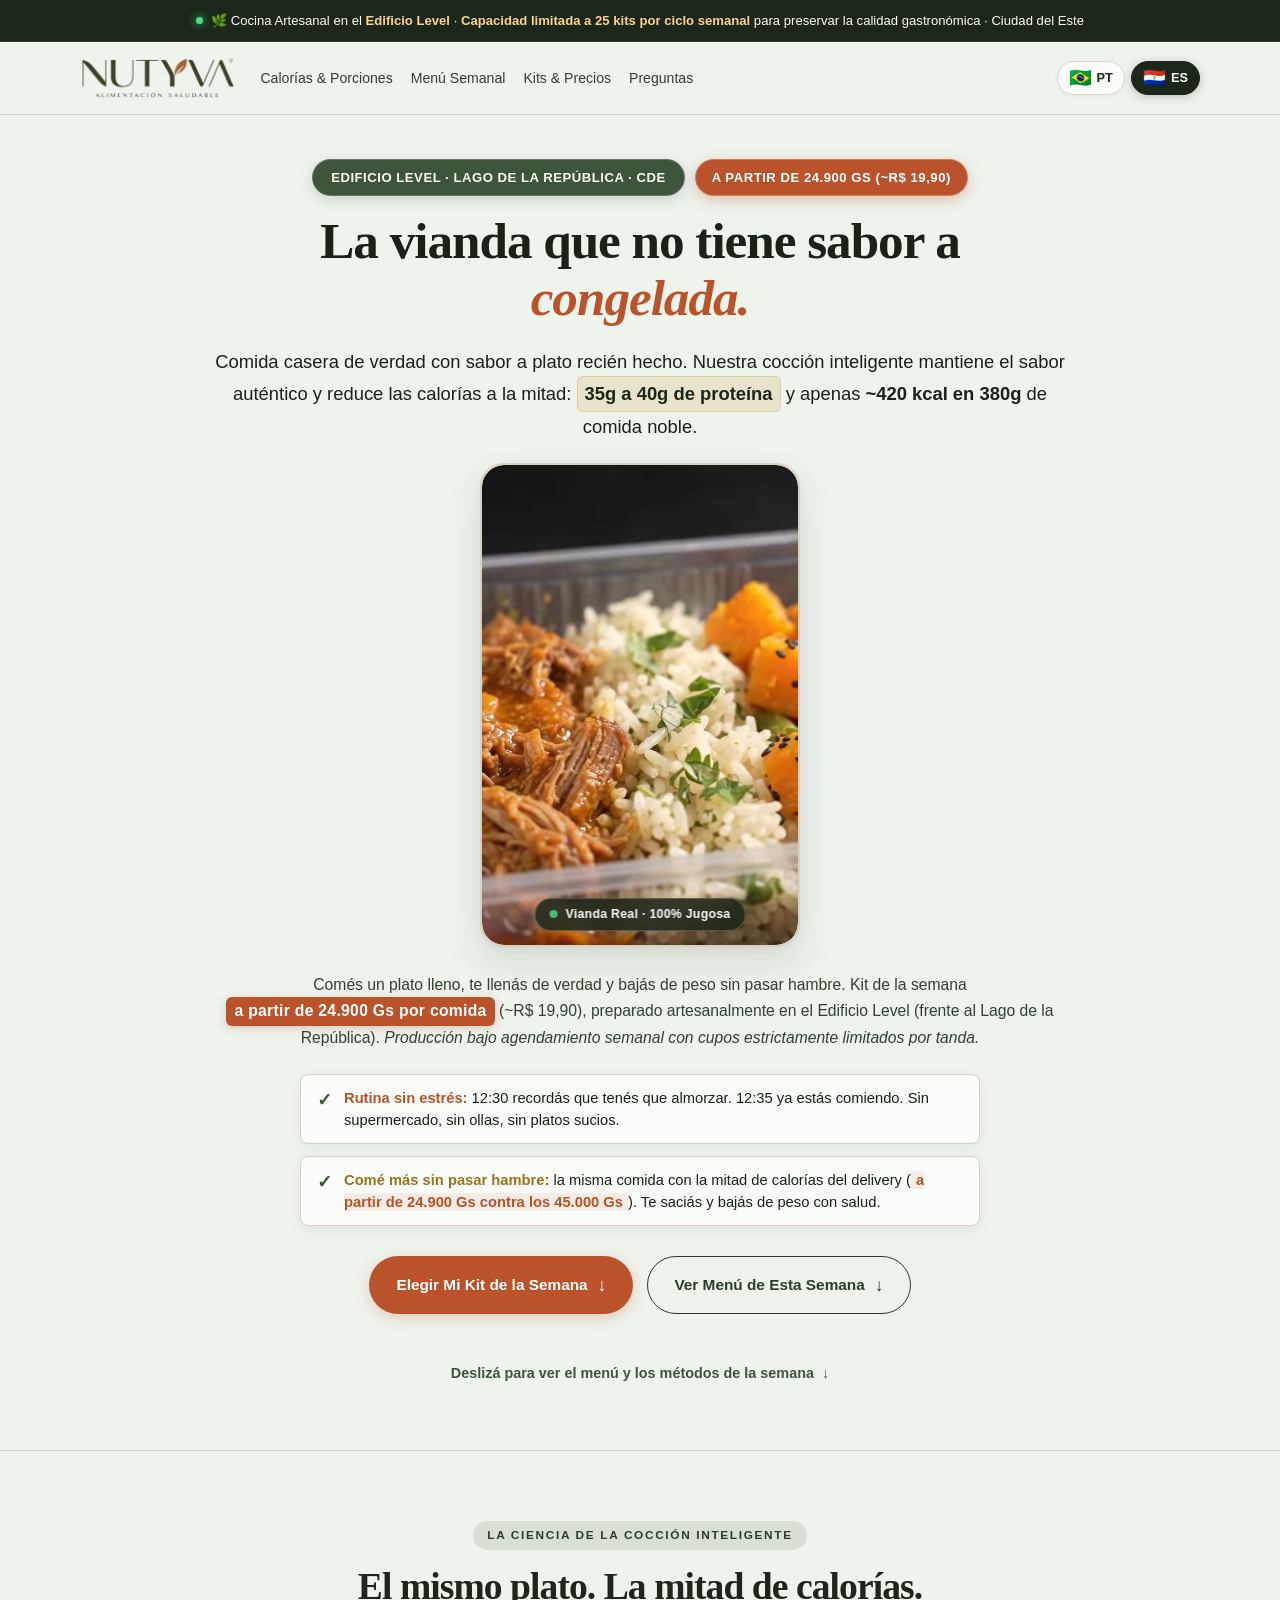
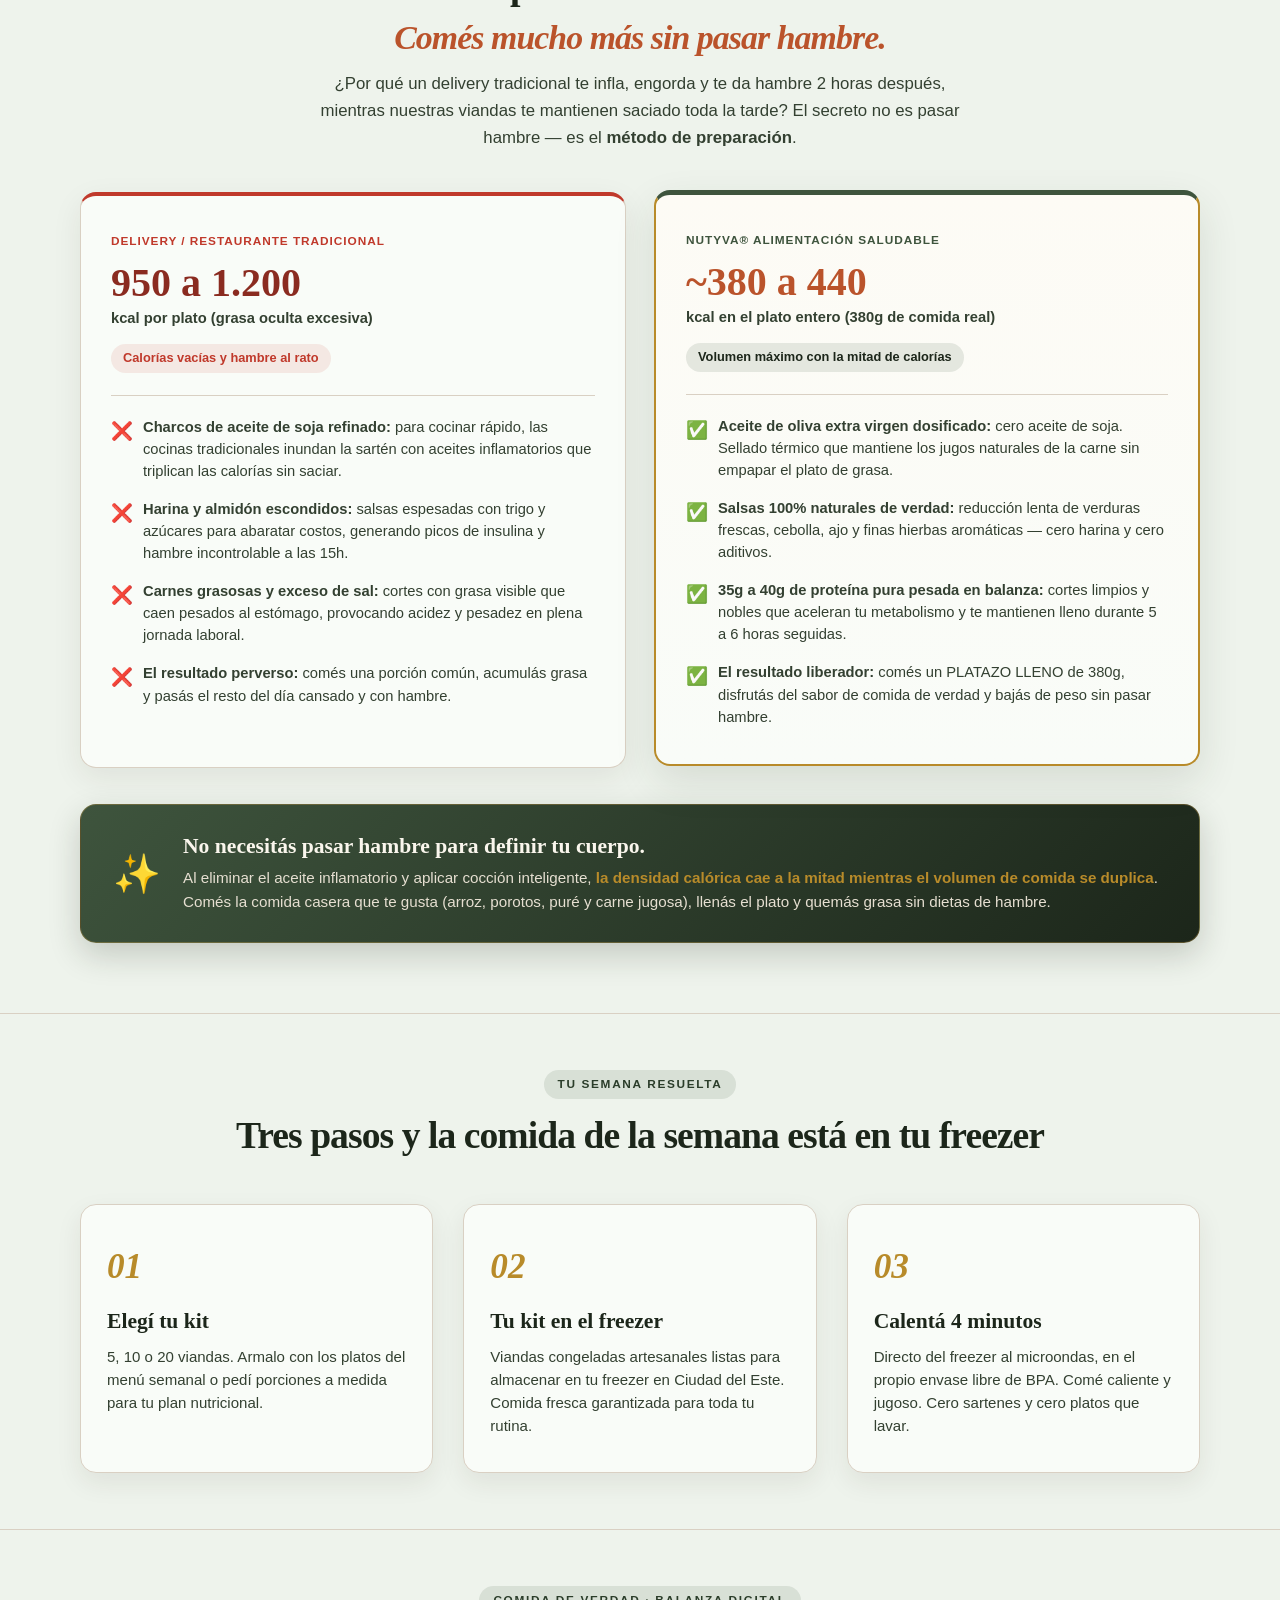
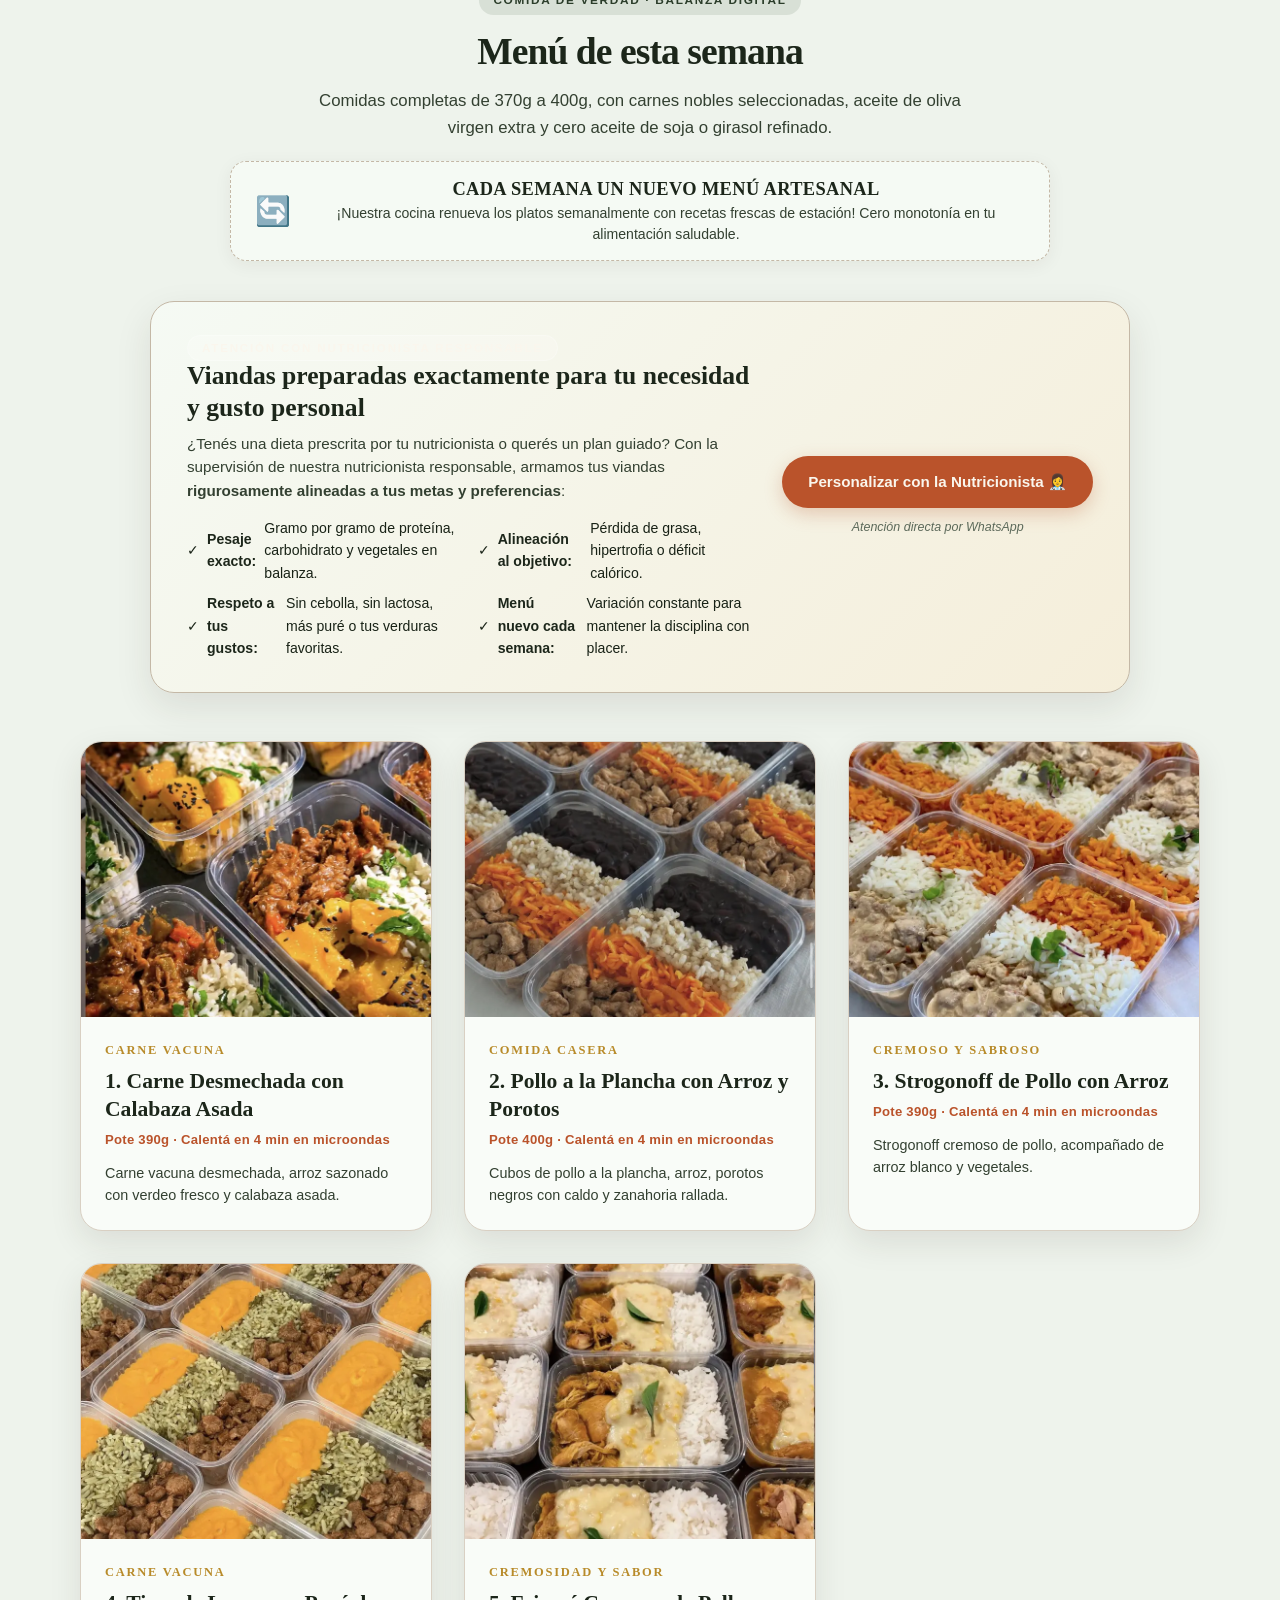
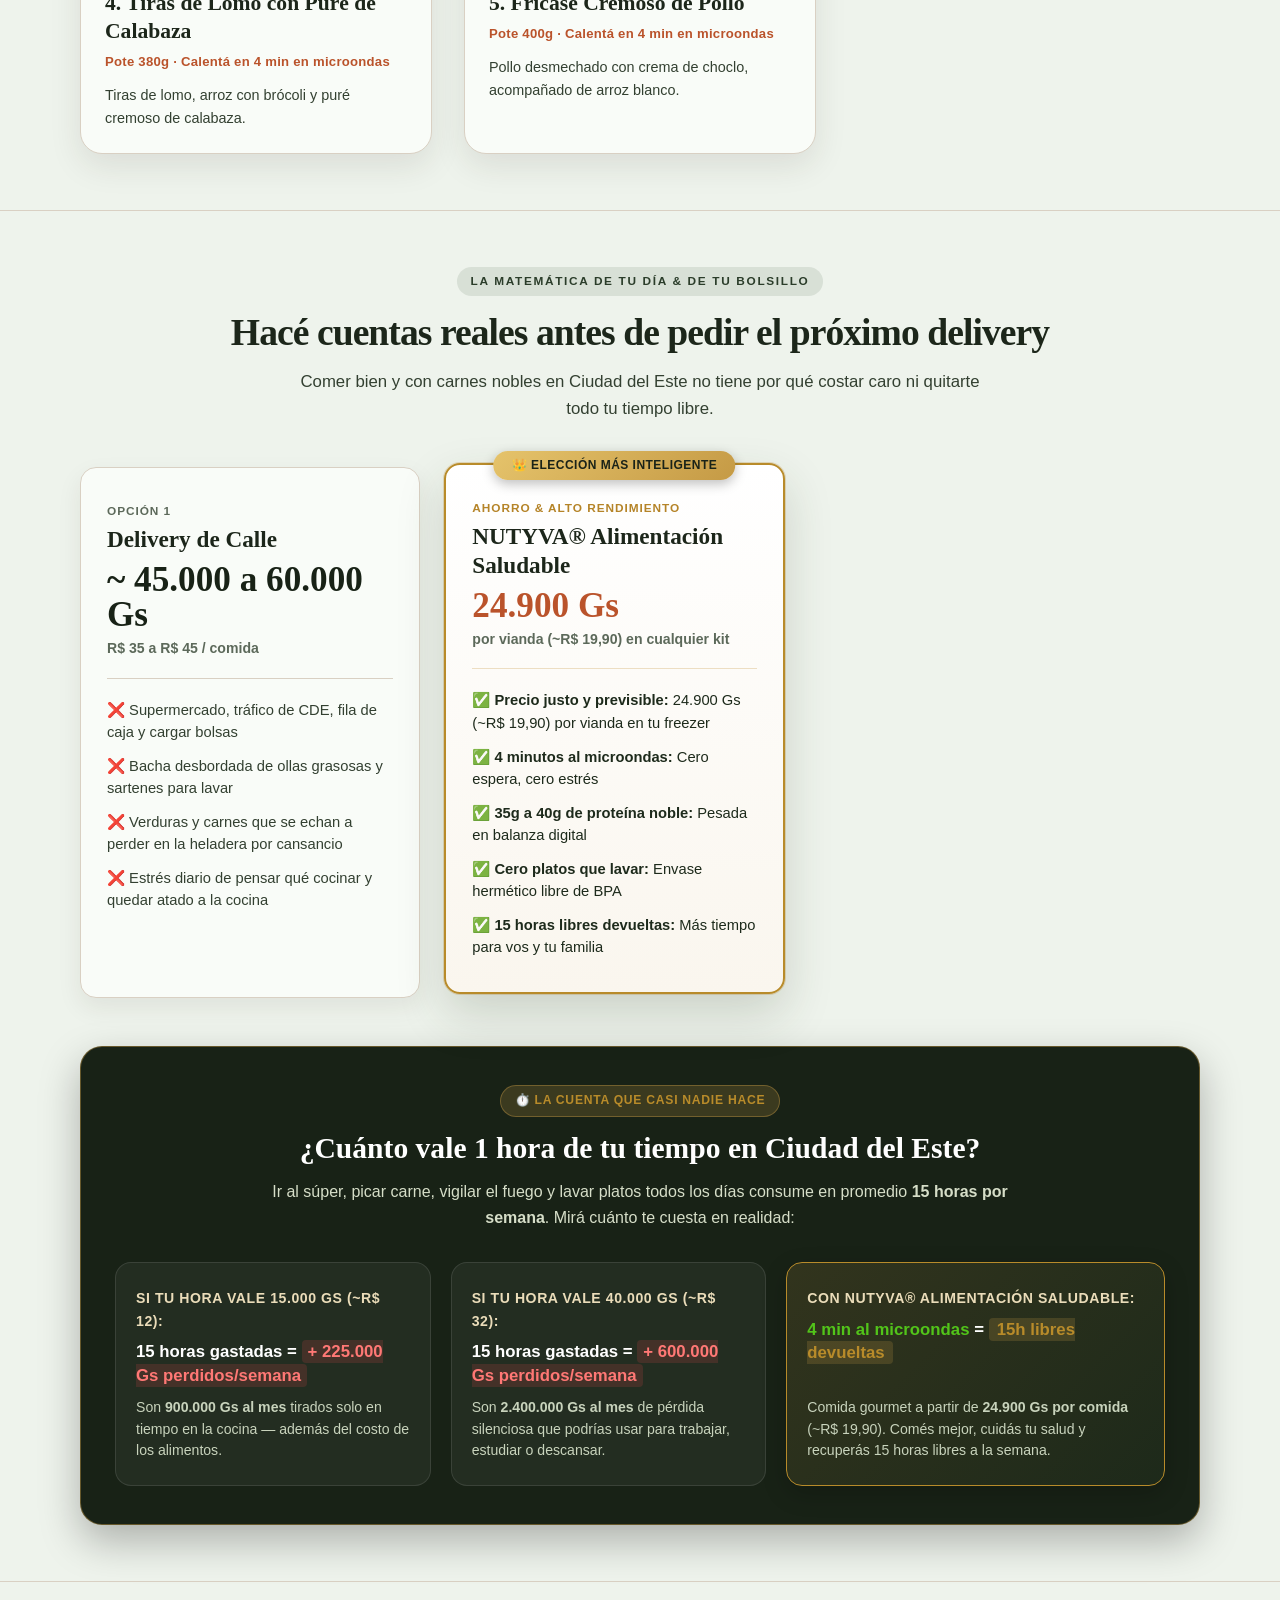
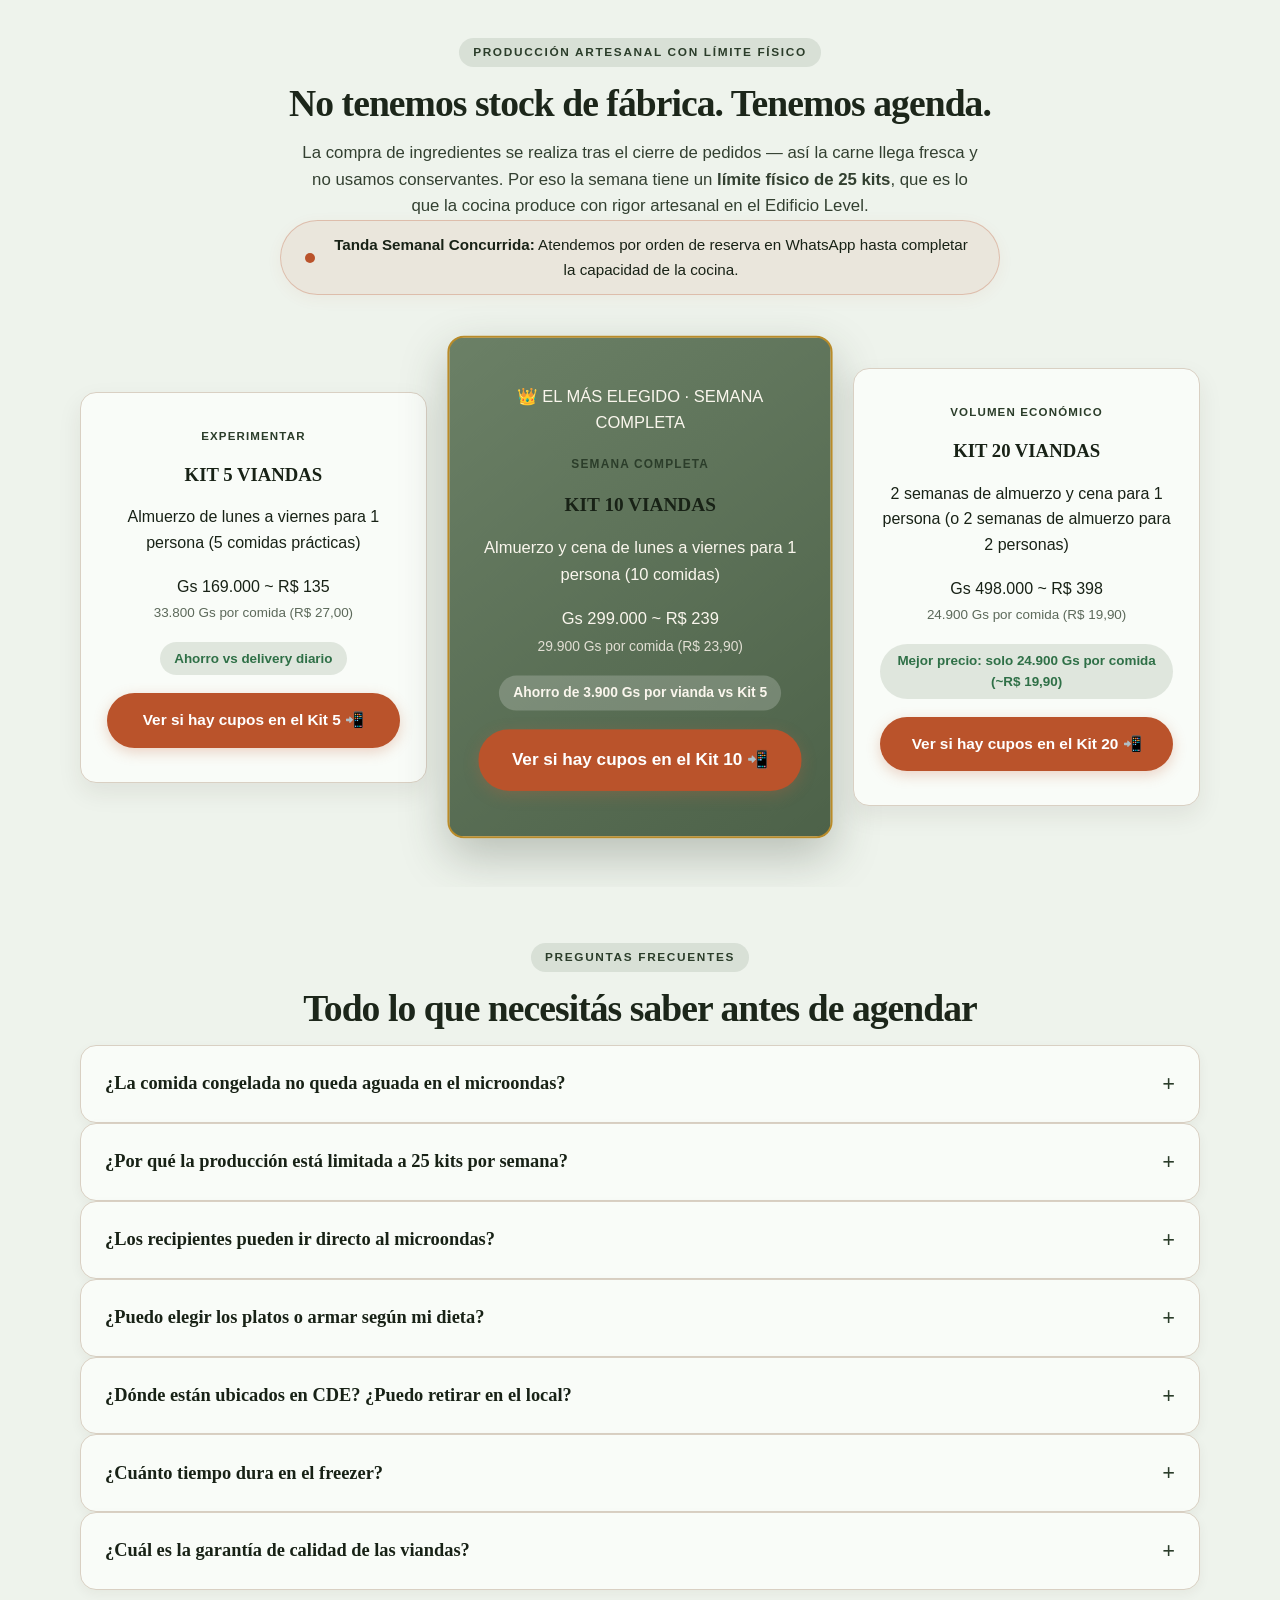
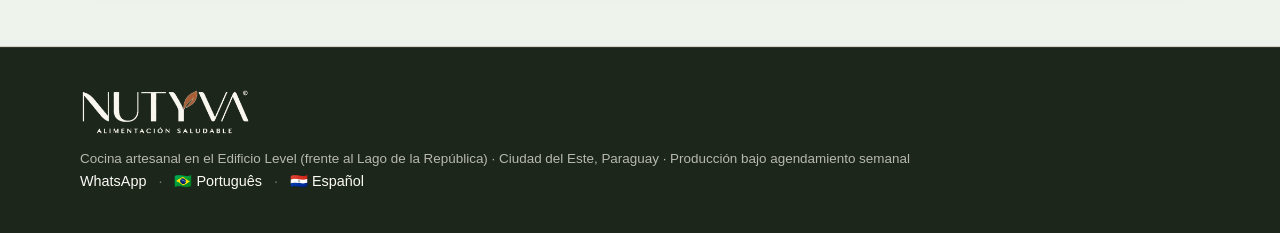
==== commit cb803978: "fix(pricing): refatora logica dos kits, escala progressiva de precos e remove card final redundante" ====
--- a/es/index.html
+++ b/es/index.html
@@ -3,19 +3,38 @@
 <head>
   <meta charset="UTF-8">
   <meta name="viewport" content="width=device-width, initial-scale=1.0">
-  <title>Viandas congeladas en Ciudad del Este | NUTYVA® Alimentación Saludable</title>
-  <meta name="description" content="Viandas congeladas artesanales en Ciudad del Este. 35g a 40g de proteína noble, carnes seleccionadas y cero agua en el plato. A partir de 24.900 Gs (~R$ 19,90).">
   
-  <!-- Favicons Oficiales NUTYVA® -->
-  <link rel="icon" type="image/png" href="favicon-96x96.png" sizes="96x96">
-  <link rel="shortcut icon" href="favicon.ico">
-  <link rel="apple-touch-icon" sizes="180x180" href="apple-touch-icon.png">
-  <meta name="apple-mobile-web-app-title" content="Nutyva">
-  <link rel="manifest" href="site.webmanifest">
-  
-  <link rel="stylesheet" href="../style.css?v=showcase-video-v1">
-
-  <!-- Meta Pixel Code Oficial - Pixel Marmita Fit -->
+  <!-- Preconnect e DNS-Prefetch para disparo ultra rápido do Meta Pixel -->
+  <link rel="preconnect" href="https://connect.facebook.net" crossorigin>
+  <link rel="preconnect" href="https://www.facebook.com" crossorigin>
+  <link rel="dns-prefetch" href="https://connect.facebook.net">
+  <link rel="dns-prefetch" href="https://www.facebook.com">
+
+  <!-- Respeito a Escolha Manual de Idioma -->
+  <script>
+    (function() {
+      try {
+        var manualLang = localStorage.getItem('nutyva_user_lang');
+        var params = new URLSearchParams(window.location.search);
+        var forceLang = params.get('lang');
+        if (forceLang === 'es') {
+          localStorage.setItem('nutyva_user_lang', 'es');
+          return;
+        }
+        if (forceLang === 'pt') {
+          localStorage.setItem('nutyva_user_lang', 'pt');
+          window.location.replace('/' + window.location.search + window.location.hash);
+          return;
+        }
+        if (manualLang === 'pt') {
+          window.location.replace('/' + window.location.search + window.location.hash);
+          return;
+        }
+      } catch (e) {}
+    })();
+  </script>
+
+  <!-- Meta Pixel Code Oficial - Disparo Imediato sem Delays (ID: 2242030616369158) -->
   <script>
   !function(f,b,e,v,n,t,s)
   {if(f.fbq)return;n=f.fbq=function(){n.callMethod?
@@ -32,6 +51,19 @@
   src="https://www.facebook.com/tr?id=2242030616369158&ev=PageView&noscript=1"
   /></noscript>
   <!-- End Meta Pixel Code -->
+
+  <title>Viandas congeladas en Ciudad del Este | NUTYVA® Alimentación Saludable</title>
+  <meta name="description" content="Viandas congeladas artesanales en Ciudad del Este. 35g a 40g de proteína noble, carnes seleccionadas y cero agua en el plato. A partir de 24.900 Gs (~R$ 19,90).">
+  
+  <!-- Favicons Oficiales NUTYVA® -->
+  <link rel="icon" type="image/png" href="favicon-96x96.png" sizes="96x96">
+  <link rel="shortcut icon" href="favicon.ico">
+  <link rel="apple-touch-icon" sizes="180x180" href="apple-touch-icon.png">
+  <meta name="apple-mobile-web-app-title" content="Nutyva">
+  <link rel="manifest" href="site.webmanifest">
+  
+  <link rel="preload" href="../style.css?v=showcase-video-v1" as="style">
+  <link rel="stylesheet" href="../style.css?v=showcase-video-v1">
 </head>
 
 <body>
@@ -42,16 +74,6 @@
       <div class="top-text">
         <span class="live-dot"></span>
         <span>🌿 Cocina Artesanal en el <strong>Edificio Level</strong> · <strong>Capacidad limitada a 25 kits por ciclo semanal</strong> para preservar la calidad gastronómica · Ciudad del Este</span>
-      </div>
-      <div class="lang-selector-flags">
-        <a href="/" class="flag-pill" title="Português (Brasil)">
-          <span class="flag-icon">🇧🇷</span>
-          <span class="flag-text">Brasil (PT)</span>
-        </a>
-        <a href="/es" class="flag-pill active" title="Español (Paraguay)">
-          <span class="flag-icon">🇵🇾</span>
-          <span class="flag-text">Paraguay (ES)</span>
-        </a>
       </div>
     </div>
   </header>
@@ -104,11 +126,12 @@
             <div class="hero-video-card">
               <video 
                 class="hero-video-player"
+                autoplay
                 muted 
                 loop 
                 playsinline 
                 webkit-playsinline
-                preload="none"
+                preload="auto"
                 poster="../assets/videos/nutyva_showcase_poster.webp">
                 <source src="../assets/videos/nutyva_showcase_fast.webm" type="video/webm">
                 <source src="../assets/videos/nutyva_showcase_fast.mp4" type="video/mp4">
@@ -494,49 +517,55 @@
       </div>
 
       <div class="pricing-cards-grid">
+        <!-- KIT 5 -->
         <div class="pricing-box">
-          <div class="box-badge">SEMANAL</div>
+          <div class="box-badge">EXPERIMENTAR</div>
           <h3 class="box-title">KIT 5 VIANDAS</h3>
-          <p class="box-desc">Almuerzo de lunes a viernes para tu semana con practicidad y sabor</p>
+          <p class="box-desc">Almuerzo de lunes a viernes para 1 persona (5 comidas prácticas)</p>
           <div class="box-price-tag">
             <span class="box-curr">Gs</span>
-            <span class="box-val">125.000</span>
-            <span class="box-pyg">~R$ 99,50 (24.900 Gs / comida)</span>
-          </div>
-          <div class="box-saving">Ahorro de ~100.000 Gs vs delivery</div>
-          <a href="https://wa.me/5551981338580?text=Hola!%20Quiero%20agendar%20el%20*Kit%205%20Viandas*%20(125.000%20Gs%20%2F%20~R%24%2099%2C50)%20de%20la%20semana." target="_blank" rel="noopener" class="btn btn-terracota btn-full">
-            Asegurar Cupo en Kit 5 📲
+            <span class="box-val">169.000</span>
+            <span class="box-pyg">~ R$ 135</span>
+            <span class="box-per-unit">33.800 Gs por comida (R$ 27,00)</span>
+          </div>
+          <div class="box-saving">Ahorro vs delivery diario</div>
+          <a href="https://wa.me/5551981338580?text=%C2%A1Hola!%20Quisiera%20consultar%20si%20tienen%20cupos%20disponibles%20para%20el%20*Kit%205%20Viandas*%20(169.000%20Gs%20%2F%20~R%24%20135)%20esta%20semana." target="_blank" rel="noopener" class="btn btn-terracota btn-full">
+            Ver si hay cupos en el Kit 5 📲
           </a>
         </div>
 
+        <!-- KIT 10 (DESTACADO) -->
         <div class="pricing-box featured-pricing-box">
-          <div class="featured-top-ribbon">👑 EL MÁS ELEGIDO · RESUELVE TU SEMANA</div>
+          <div class="featured-top-ribbon">👑 EL MÁS ELEGIDO · SEMANA COMPLETA</div>
           <div class="box-badge gold">SEMANA COMPLETA</div>
           <h3 class="box-title">KIT 10 VIANDAS</h3>
-          <p class="box-desc">Almuerzo y cena garantizados de lunes a viernes para vos y tu familia</p>
+          <p class="box-desc">Almuerzo y cena de lunes a viernes para 1 persona (10 comidas)</p>
           <div class="box-price-tag">
             <span class="box-curr">Gs</span>
-            <span class="box-val">249.000</span>
-            <span class="box-pyg">~R$ 199 (24.900 Gs / comida)</span>
-          </div>
-          <div class="box-saving gold-saving">Ahorro de ~200.000 Gs vs delivery</div>
-          <a href="https://wa.me/5551981338580?text=Hola!%20Quiero%20asegurar%20el%20*Kit%2010%20Viandas*%20(249.000%20Gs%20%2F%20~R%24%20199)%20para%20almuerzo%20y%20cena." target="_blank" rel="noopener" class="btn btn-terracota btn-full btn-large btn-sheen">
-            Asegurar Cupo en Kit 10 📲
+            <span class="box-val">299.000</span>
+            <span class="box-pyg">~ R$ 239</span>
+            <span class="box-per-unit">29.900 Gs por comida (R$ 23,90)</span>
+          </div>
+          <div class="box-saving gold-saving">Ahorro de 3.900 Gs por vianda vs Kit 5</div>
+          <a href="https://wa.me/5551981338580?text=%C2%A1Hola!%20Quisiera%20consultar%20si%20tienen%20cupos%20disponibles%20para%20el%20*Kit%2010%20Viandas*%20(299.000%20Gs%20%2F%20~R%24%20239)%20con%20almuerzo%20y%20cena%20esta%20semana." target="_blank" rel="noopener" class="btn btn-terracota btn-full btn-large btn-sheen">
+            Ver si hay cupos en el Kit 10 📲
           </a>
         </div>
 
+        <!-- KIT 20 -->
         <div class="pricing-box">
-          <div class="box-badge">PAREJA O QUINCENA</div>
+          <div class="box-badge">VOLUMEN ECONÓMICO</div>
           <h3 class="box-title">KIT 20 VIANDAS</h3>
-          <p class="box-desc">Dos semanas resueltas para vos, o el mes completo de la pareja</p>
+          <p class="box-desc">2 semanas de almuerzo y cena para 1 persona (o 2 semanas de almuerzo para 2 personas)</p>
           <div class="box-price-tag">
             <span class="box-curr">Gs</span>
             <span class="box-val">498.000</span>
-            <span class="box-pyg">~R$ 398 (24.900 Gs / comida)</span>
-          </div>
-          <div class="box-saving">Ahorro de ~400.000 Gs vs delivery</div>
-          <a href="https://wa.me/5551981338580?text=Hola!%20Quiero%20agendar%20el%20*Kit%2020%20Viandas*%20(498.000%20Gs%20%2F%20~R%24%20398)%20a%2024.900%20Gs%20por%20comida." target="_blank" rel="noopener" class="btn btn-terracota btn-full">
-            Asegurar Cupo en Kit 20 📲
+            <span class="box-pyg">~ R$ 398</span>
+            <span class="box-per-unit">24.900 Gs por comida (R$ 19,90)</span>
+          </div>
+          <div class="box-saving">Mejor precio: solo 24.900 Gs por comida (~R$ 19,90)</div>
+          <a href="https://wa.me/5551981338580?text=%C2%A1Hola!%20Quisiera%20consultar%20si%20tienen%20cupos%20disponibles%20para%20el%20*Kit%2020%20Viandas*%20(498.000%20Gs%20%2F%20~R%24%20398)%20a%2024.900%20Gs%20por%20comida%20esta%20semana." target="_blank" rel="noopener" class="btn btn-terracota btn-full">
+            Ver si hay cupos en el Kit 20 📲
           </a>
         </div>
       </div>
@@ -639,162 +668,6 @@
     </div>
   </section>
 
-  <!-- SECCIÓN 10: FORMULARIO -->
-  <!-- SECCIÓN 10: ARMÁ TU PROPIA DIETA & KIT (FORMULARIO INTERACTIVO) -->
-  <section class="section form-section" id="formulario">
-    <div class="container">
-      <div class="form-cockpit-box">
-        <div class="form-cockpit-header text-center">
-          <span class="eyebrow">🥗 PERSONALIZACIÓN & DIETA A MEDIDA</span>
-          <h2 class="section-title">Armá tu propia dieta y tu kit</h2>
-          <p class="section-subtitle">
-            Elegí tu objetivo, tus proteínas y bases preferidas o ingresá las pautas de tu nutricionista. Cocinamos todo a tu medida en CDE:
-          </p>
-        </div>
-
-        <form id="order-builder-form-es" class="builder-interactive-form">
-          <div class="form-double-cols">
-            <div class="form-cell">
-              <label for="f-name-es">1. Tu Nombre Completo</label>
-              <input type="text" id="f-name-es" required placeholder="Ej: Roberto Silva">
-            </div>
-
-            <div class="form-cell">
-              <label for="f-bairro-es">2. Barrio / Zona en CDE</label>
-              <select id="f-bairro-es" required>
-                <option value="">Seleccioná tu zona...</option>
-                <option value="Paraná Country Club">Paraná Country Club</option>
-                <option value="Hernandarias">Hernandarias</option>
-                <option value="Área 1">Área 1</option>
-                <option value="Área 2">Área 2</option>
-                <option value="Área 3">Área 3</option>
-                <option value="Área 4">Área 4</option>
-                <option value="Boquerón">Boquerón</option>
-                <option value="Otro barrio en CDE">Otro barrio en CDE</option>
-              </select>
-            </div>
-
-            <div class="form-cell full-width">
-              <label for="f-kit-es">3. Cantidad de Viandas Semanales</label>
-              <select id="f-kit-es" required>
-                <option value="Kit 10 Viandas (249.000 Gs / ~R$ 199)">Kit 10 Viandas (249.000 Gs / ~R$ 199) — 👑 Semana Completa (Almuerzo + Cena)</option>
-                <option value="Kit 5 Viandas (125.000 Gs / ~R$ 99,50)">Kit 5 Viandas (125.000 Gs / ~R$ 99,50) — Almuerzo Lun-Vie (5 Comidas)</option>
-                <option value="Kit 20 Viandas (498.000 Gs / ~R$ 398)">Kit 20 Viandas (498.000 Gs / ~R$ 398) — Pareja o Quincena</option>
-              </select>
-            </div>
-          </div>
-
-          <!-- PASO 4: OBJETIVO DE LA DIETA -->
-          <div class="form-cell full-width form-step-group">
-            <label class="step-group-title">4. ¿Cuál es tu objetivo con la dieta?</label>
-            <div class="diet-options-grid">
-              <label class="diet-option-pill">
-                <input type="radio" name="f-objetivo-es" value="Déficit Calórico / Descenso de Peso" checked>
-                <span>📉 Déficit Calórico / Descenso</span>
-              </label>
-              <label class="diet-option-pill">
-                <input type="radio" name="f-objetivo-es" value="Hipertrofia / Ganancia Muscular">
-                <span>💪 Hipertrofia / Ganancia Muscular</span>
-              </label>
-              <label class="diet-option-pill">
-                <input type="radio" name="f-objetivo-es" value="Mantenimiento & Comer Saludable">
-                <span>⚖️ Mantenimiento & Vida Saludable</span>
-              </label>
-              <label class="diet-option-pill">
-                <input type="radio" name="f-objetivo-es" value="Plan de Mi Nutricionista">
-                <span>👩‍⚕️ Plan de Mi Nutricionista</span>
-              </label>
-            </div>
-          </div>
-
-          <!-- PASO 5: PREFERENCIA DE PROTEÍNAS -->
-          <div class="form-cell full-width form-step-group">
-            <label class="step-group-title">5. Preferencia de Proteínas en tus Viandas:</label>
-            <div class="diet-options-grid">
-              <label class="diet-option-pill">
-                <input type="radio" name="f-proteina-es" value="Variado (Carne vacuna + Pollo + Pescado)" checked>
-                <span>🥩 Variado (Carne vacuna, pollo y pescado)</span>
-              </label>
-              <label class="diet-option-pill">
-                <input type="radio" name="f-proteina-es" value="Sin Pescado (Solo carne vacuna y pollo)">
-                <span>🍗 Sin Pescado (Carne vacuna y pollo)</span>
-              </label>
-              <label class="diet-option-pill">
-                <input type="radio" name="f-proteina-es" value="Sin Carne Roja (Solo pollo, pescado y huevos)">
-                <span>🐟 Sin Carne Roja (Pollo y pescado)</span>
-              </label>
-            </div>
-          </div>
-
-          <!-- PASO 6: BASE Y CARBOHIDRATOS -->
-          <div class="form-cell full-width form-step-group">
-            <label class="step-group-title">6. Preferencia de Base & Carbohidratos:</label>
-            <div class="diet-options-grid">
-              <label class="diet-option-pill">
-                <input type="radio" name="f-carbo-es" value="Tradicional (Arroz, porotos/frijoles, purés y mandioca)" checked>
-                <span>🍚 Tradicional (Arroz, porotos, purés y mandioca)</span>
-              </label>
-              <label class="diet-option-pill">
-                <input type="radio" name="f-carbo-es" value="Low Carb (Calabaza asada y vegetales salteados)">
-                <span>🥑 Low Carb (Calabaza y verduras al vapor)</span>
-              </label>
-              <label class="diet-option-pill">
-                <input type="radio" name="f-carbo-es" value="Equilibrado Mitad y Mitad">
-                <span>🥗 Mitad y Mitad (Mitad Low Carb, mitad Tradicional)</span>
-              </label>
-            </div>
-          </div>
-
-          <!-- PASO 7: RESTRICCIONES ALIMENTARIAS -->
-          <div class="form-cell full-width form-step-group">
-            <label class="step-group-title">7. Restricciones o Cuidados Especiales (Marcá si tenés):</label>
-            <div class="chips-flex-wrap">
-              <label class="interactive-chip">
-                <input type="checkbox" name="f-diet-es" value="Sin Lactosa">
-                <span>🥛 Sin Lactosa</span>
-              </label>
-              <label class="interactive-chip">
-                <input type="checkbox" name="f-diet-es" value="Sin Gluten">
-                <span>🌾 Sin Gluten</span>
-              </label>
-              <label class="interactive-chip">
-                <input type="checkbox" name="f-diet-es" value="Sin Cebolla / Ajo">
-                <span>🧅 Sin Cebolla</span>
-              </label>
-              <label class="interactive-chip">
-                <input type="checkbox" name="f-diet-es" value="Sin Picante">
-                <span>🌶️ Sin Picante</span>
-              </label>
-              <label class="interactive-chip">
-                <input type="checkbox" name="f-diet-es" value="Más Verduras">
-                <span>🥦 Más Verduras</span>
-              </label>
-              <label class="interactive-chip">
-                <input type="checkbox" name="f-diet-es" value="Porciones Rigurosas de la Nutri">
-                <span>📋 Porciones Rigurosas</span>
-              </label>
-            </div>
-          </div>
-
-          <!-- PASO 8: OBSERVACIONES Y GRAMAJES -->
-          <div class="form-cell full-width">
-            <label for="f-obs-es">8. Porciones de tu dieta o ingredientes que preferís evitar (Opcional):</label>
-            <textarea id="f-obs-es" rows="3" placeholder="Ej: Mi nutri indicó 140g de pollo y 80g de batata; o no me gusta el brócoli y prefiero puré de calabaza..."></textarea>
-          </div>
-
-          <div class="form-submit-row">
-            <button type="submit" id="btn-submit-form-es" class="btn btn-terracota btn-large btn-full btn-sheen">
-              <span>Armar Mi Dieta y Enviar por WhatsApp 📲</span>
-            </button>
-            <p class="form-submit-note">
-              🔒 Tus elecciones se abren directamente en la conversación de WhatsApp para coordinar el lote de la semana sin compromiso.
-            </p>
-          </div>
-        </form>
-      </div>
-    </div>
-  </section>
-
   <!-- PIE DE PÁGINA -->
   <footer class="site-footer">
     <div class="container footer-flex">
--- a/style.css
+++ b/style.css
@@ -92,8 +92,9 @@
 html {
   scroll-behavior: smooth;
   font-size: 16px;
-  overflow-x: hidden;
-  max-width: 100vw;
+  overflow-x: clip;
+  max-width: 100%;
+  width: 100%;
 }
 
 body {
@@ -104,8 +105,8 @@
   -webkit-font-smoothing: antialiased;
   -moz-osx-font-smoothing: grayscale;
   position: relative;
-  overflow-x: hidden;
-  max-width: 100vw;
+  overflow-x: clip;
+  max-width: 100%;
   width: 100%;
 }
 
@@ -487,7 +488,7 @@
 }
 
 .section {
-  padding: 85px 0;
+  padding: 56px 0;
 }
 
 /* ==========================================================================
@@ -503,9 +504,10 @@
 
 .top-flex {
   display: flex;
-  justify-content: space-between;
+  justify-content: center;
   align-items: center;
   gap: 16px;
+  text-align: center;
 }
 
 .top-text {
@@ -1080,9 +1082,11 @@
   width: 100%;
   max-width: 100%;
   overflow: hidden;
-  margin-top: 28px;
+  overflow-x: clip;
+  contain: paint;
+  margin-top: 22px;
   position: relative;
-  padding: 6px 0 14px 0;
+  padding: 6px 0 12px 0;
   mask-image: linear-gradient(to right, transparent, black 4%, black 96%, transparent);
   -webkit-mask-image: linear-gradient(to right, transparent, black 4%, black 96%, transparent);
 }
@@ -3269,23 +3273,30 @@
     display: none;
   }
 
-  /* Ajustes Mobile para Cabeçalho com Bandeiras */
+  /* Barra Superior de Aviso no Mobile - Compacta e Elegante */
+  .top-announcement {
+    padding: 7px 0;
+    font-size: 0.76rem;
+    line-height: 1.35;
+  }
+
   .top-flex {
-    flex-direction: column;
-    align-items: flex-start;
-    gap: 8px;
-  }
-  
-  .lang-selector-flags {
-    width: 100%;
-    justify-content: flex-start;
-    padding-top: 4px;
-    border-top: 1px solid rgba(255, 255, 255, 0.08);
+    flex-direction: row;
+    justify-content: center;
+    align-items: center;
+    text-align: center;
+    gap: 6px;
+  }
+
+  .top-text {
+    justify-content: center;
+    text-align: center;
+    font-size: 0.76rem;
   }
 
   .nav-logo-img {
-    height: 36px;
-    max-width: 150px;
+    height: 38px;
+    max-width: 145px;
   }
 
   .nav-logo .logo-serif,
@@ -3305,13 +3316,28 @@
     display: none;
   }
 
+  .nav-flag-switcher {
+    display: flex;
+    align-items: center;
+    gap: 6px;
+    margin-left: auto;
+    flex-shrink: 0;
+  }
+
   .flag-chip {
-    padding: 4px 8px;
-    font-size: 0.74rem;
+    padding: 6px 11px;
+    min-height: 36px;
+    font-size: 0.78rem;
+    font-weight: 800;
+    display: inline-flex;
+    align-items: center;
+    justify-content: center;
+    gap: 5px;
+    touch-action: manipulation;
   }
 
   .flag-chip .chip-flag {
-    font-size: 1rem;
+    font-size: 1.15rem;
   }
 }
 
@@ -3648,5 +3674,105 @@
   }
 }
 
-
-
+/* ==========================================================================
+   SEÇÃO FINAL: CHECK DE VAGAS DA SEMANA (ZERO ATRITO DIRETO NO WHATSAPP)
+   ========================================================================== */
+.closing-cta-card {
+  background-color: var(--bg-card);
+  border: 1.5px solid var(--border-subtle);
+  border-radius: var(--radius-lg);
+  padding: 44px 32px;
+  text-align: center;
+  max-width: 780px;
+  margin: 0 auto;
+  box-shadow: var(--shadow-card);
+  position: relative;
+}
+
+.closing-badge {
+  display: inline-flex;
+  align-items: center;
+  gap: 8px;
+  background-color: rgba(62, 84, 61, 0.12);
+  color: var(--bg-sage);
+  font-size: 0.82rem;
+  font-weight: 800;
+  letter-spacing: 0.04em;
+  text-transform: uppercase;
+  padding: 6px 14px;
+  border-radius: var(--radius-pill);
+  margin-bottom: 16px;
+}
+
+.closing-title {
+  font-family: var(--font-serif);
+  font-size: 2.1rem;
+  line-height: 1.25;
+  color: var(--bg-dark-accent);
+  margin-bottom: 14px;
+}
+
+.closing-desc {
+  font-size: 1.05rem;
+  color: var(--text-secondary);
+  max-width: 620px;
+  margin: 0 auto 22px auto;
+  line-height: 1.55;
+}
+
+.closing-badges-row {
+  display: flex;
+  justify-content: center;
+  flex-wrap: wrap;
+  gap: 10px;
+  margin-bottom: 28px;
+}
+
+.closing-pill-item {
+  background-color: var(--bg-surface);
+  border: 1px solid var(--border-subtle);
+  padding: 6px 14px;
+  border-radius: var(--radius-pill);
+  font-size: 0.85rem;
+  font-weight: 700;
+  color: var(--text-secondary);
+}
+
+.closing-btn {
+  max-width: 540px;
+  margin: 0 auto;
+  font-size: 1.15rem;
+  padding: 18px 24px;
+}
+
+.closing-note {
+  margin-top: 14px;
+  font-size: 0.82rem;
+  color: var(--text-muted);
+}
+
+@media (max-width: 600px) {
+  .section {
+    padding: 38px 0;
+  }
+  .hero-section {
+    padding: 24px 0 36px 0;
+  }
+  .closing-cta-card {
+    padding: 28px 18px;
+  }
+  .closing-title {
+    font-size: 1.55rem;
+  }
+  .closing-desc {
+    font-size: 0.93rem;
+  }
+  .closing-btn {
+    font-size: 0.98rem;
+    padding: 16px 16px;
+  }
+}
+
+
+
+
--- a/style.css
+++ b/style.css
@@ -92,8 +92,9 @@
 html {
   scroll-behavior: smooth;
   font-size: 16px;
-  overflow-x: hidden;
-  max-width: 100vw;
+  overflow-x: clip;
+  max-width: 100%;
+  width: 100%;
 }
 
 body {
@@ -104,8 +105,8 @@
   -webkit-font-smoothing: antialiased;
   -moz-osx-font-smoothing: grayscale;
   position: relative;
-  overflow-x: hidden;
-  max-width: 100vw;
+  overflow-x: clip;
+  max-width: 100%;
   width: 100%;
 }
 
@@ -487,7 +488,7 @@
 }
 
 .section {
-  padding: 85px 0;
+  padding: 56px 0;
 }
 
 /* ==========================================================================
@@ -503,9 +504,10 @@
 
 .top-flex {
   display: flex;
-  justify-content: space-between;
+  justify-content: center;
   align-items: center;
   gap: 16px;
+  text-align: center;
 }
 
 .top-text {
@@ -1080,9 +1082,11 @@
   width: 100%;
   max-width: 100%;
   overflow: hidden;
-  margin-top: 28px;
+  overflow-x: clip;
+  contain: paint;
+  margin-top: 22px;
   position: relative;
-  padding: 6px 0 14px 0;
+  padding: 6px 0 12px 0;
   mask-image: linear-gradient(to right, transparent, black 4%, black 96%, transparent);
   -webkit-mask-image: linear-gradient(to right, transparent, black 4%, black 96%, transparent);
 }
@@ -3269,23 +3273,30 @@
     display: none;
   }
 
-  /* Ajustes Mobile para Cabeçalho com Bandeiras */
+  /* Barra Superior de Aviso no Mobile - Compacta e Elegante */
+  .top-announcement {
+    padding: 7px 0;
+    font-size: 0.76rem;
+    line-height: 1.35;
+  }
+
   .top-flex {
-    flex-direction: column;
-    align-items: flex-start;
-    gap: 8px;
-  }
-  
-  .lang-selector-flags {
-    width: 100%;
-    justify-content: flex-start;
-    padding-top: 4px;
-    border-top: 1px solid rgba(255, 255, 255, 0.08);
+    flex-direction: row;
+    justify-content: center;
+    align-items: center;
+    text-align: center;
+    gap: 6px;
+  }
+
+  .top-text {
+    justify-content: center;
+    text-align: center;
+    font-size: 0.76rem;
   }
 
   .nav-logo-img {
-    height: 36px;
-    max-width: 150px;
+    height: 38px;
+    max-width: 145px;
   }
 
   .nav-logo .logo-serif,
@@ -3305,13 +3316,28 @@
     display: none;
   }
 
+  .nav-flag-switcher {
+    display: flex;
+    align-items: center;
+    gap: 6px;
+    margin-left: auto;
+    flex-shrink: 0;
+  }
+
   .flag-chip {
-    padding: 4px 8px;
-    font-size: 0.74rem;
+    padding: 6px 11px;
+    min-height: 36px;
+    font-size: 0.78rem;
+    font-weight: 800;
+    display: inline-flex;
+    align-items: center;
+    justify-content: center;
+    gap: 5px;
+    touch-action: manipulation;
   }
 
   .flag-chip .chip-flag {
-    font-size: 1rem;
+    font-size: 1.15rem;
   }
 }
 
@@ -3648,5 +3674,105 @@
   }
 }
 
-
-
+/* ==========================================================================
+   SEÇÃO FINAL: CHECK DE VAGAS DA SEMANA (ZERO ATRITO DIRETO NO WHATSAPP)
+   ========================================================================== */
+.closing-cta-card {
+  background-color: var(--bg-card);
+  border: 1.5px solid var(--border-subtle);
+  border-radius: var(--radius-lg);
+  padding: 44px 32px;
+  text-align: center;
+  max-width: 780px;
+  margin: 0 auto;
+  box-shadow: var(--shadow-card);
+  position: relative;
+}
+
+.closing-badge {
+  display: inline-flex;
+  align-items: center;
+  gap: 8px;
+  background-color: rgba(62, 84, 61, 0.12);
+  color: var(--bg-sage);
+  font-size: 0.82rem;
+  font-weight: 800;
+  letter-spacing: 0.04em;
+  text-transform: uppercase;
+  padding: 6px 14px;
+  border-radius: var(--radius-pill);
+  margin-bottom: 16px;
+}
+
+.closing-title {
+  font-family: var(--font-serif);
+  font-size: 2.1rem;
+  line-height: 1.25;
+  color: var(--bg-dark-accent);
+  margin-bottom: 14px;
+}
+
+.closing-desc {
+  font-size: 1.05rem;
+  color: var(--text-secondary);
+  max-width: 620px;
+  margin: 0 auto 22px auto;
+  line-height: 1.55;
+}
+
+.closing-badges-row {
+  display: flex;
+  justify-content: center;
+  flex-wrap: wrap;
+  gap: 10px;
+  margin-bottom: 28px;
+}
+
+.closing-pill-item {
+  background-color: var(--bg-surface);
+  border: 1px solid var(--border-subtle);
+  padding: 6px 14px;
+  border-radius: var(--radius-pill);
+  font-size: 0.85rem;
+  font-weight: 700;
+  color: var(--text-secondary);
+}
+
+.closing-btn {
+  max-width: 540px;
+  margin: 0 auto;
+  font-size: 1.15rem;
+  padding: 18px 24px;
+}
+
+.closing-note {
+  margin-top: 14px;
+  font-size: 0.82rem;
+  color: var(--text-muted);
+}
+
+@media (max-width: 600px) {
+  .section {
+    padding: 38px 0;
+  }
+  .hero-section {
+    padding: 24px 0 36px 0;
+  }
+  .closing-cta-card {
+    padding: 28px 18px;
+  }
+  .closing-title {
+    font-size: 1.55rem;
+  }
+  .closing-desc {
+    font-size: 0.93rem;
+  }
+  .closing-btn {
+    font-size: 0.98rem;
+    padding: 16px 16px;
+  }
+}
+
+
+
+
